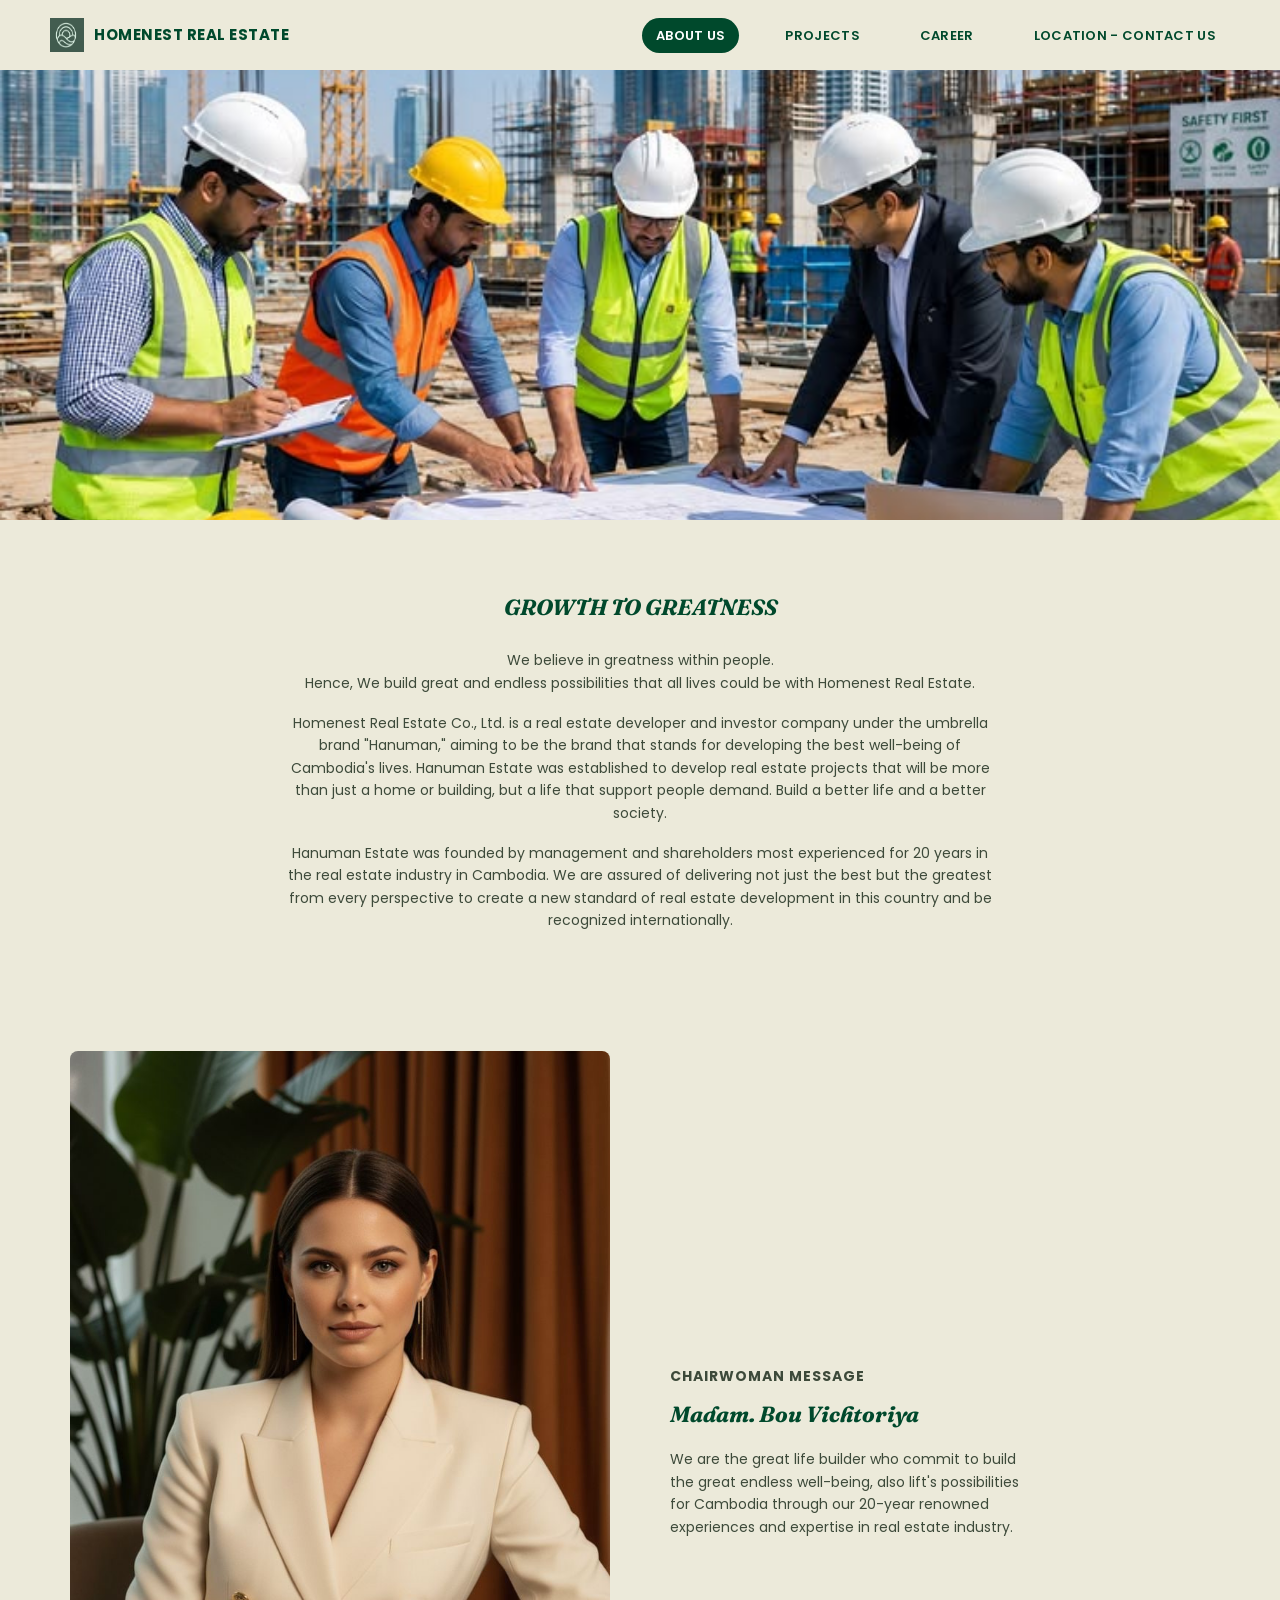
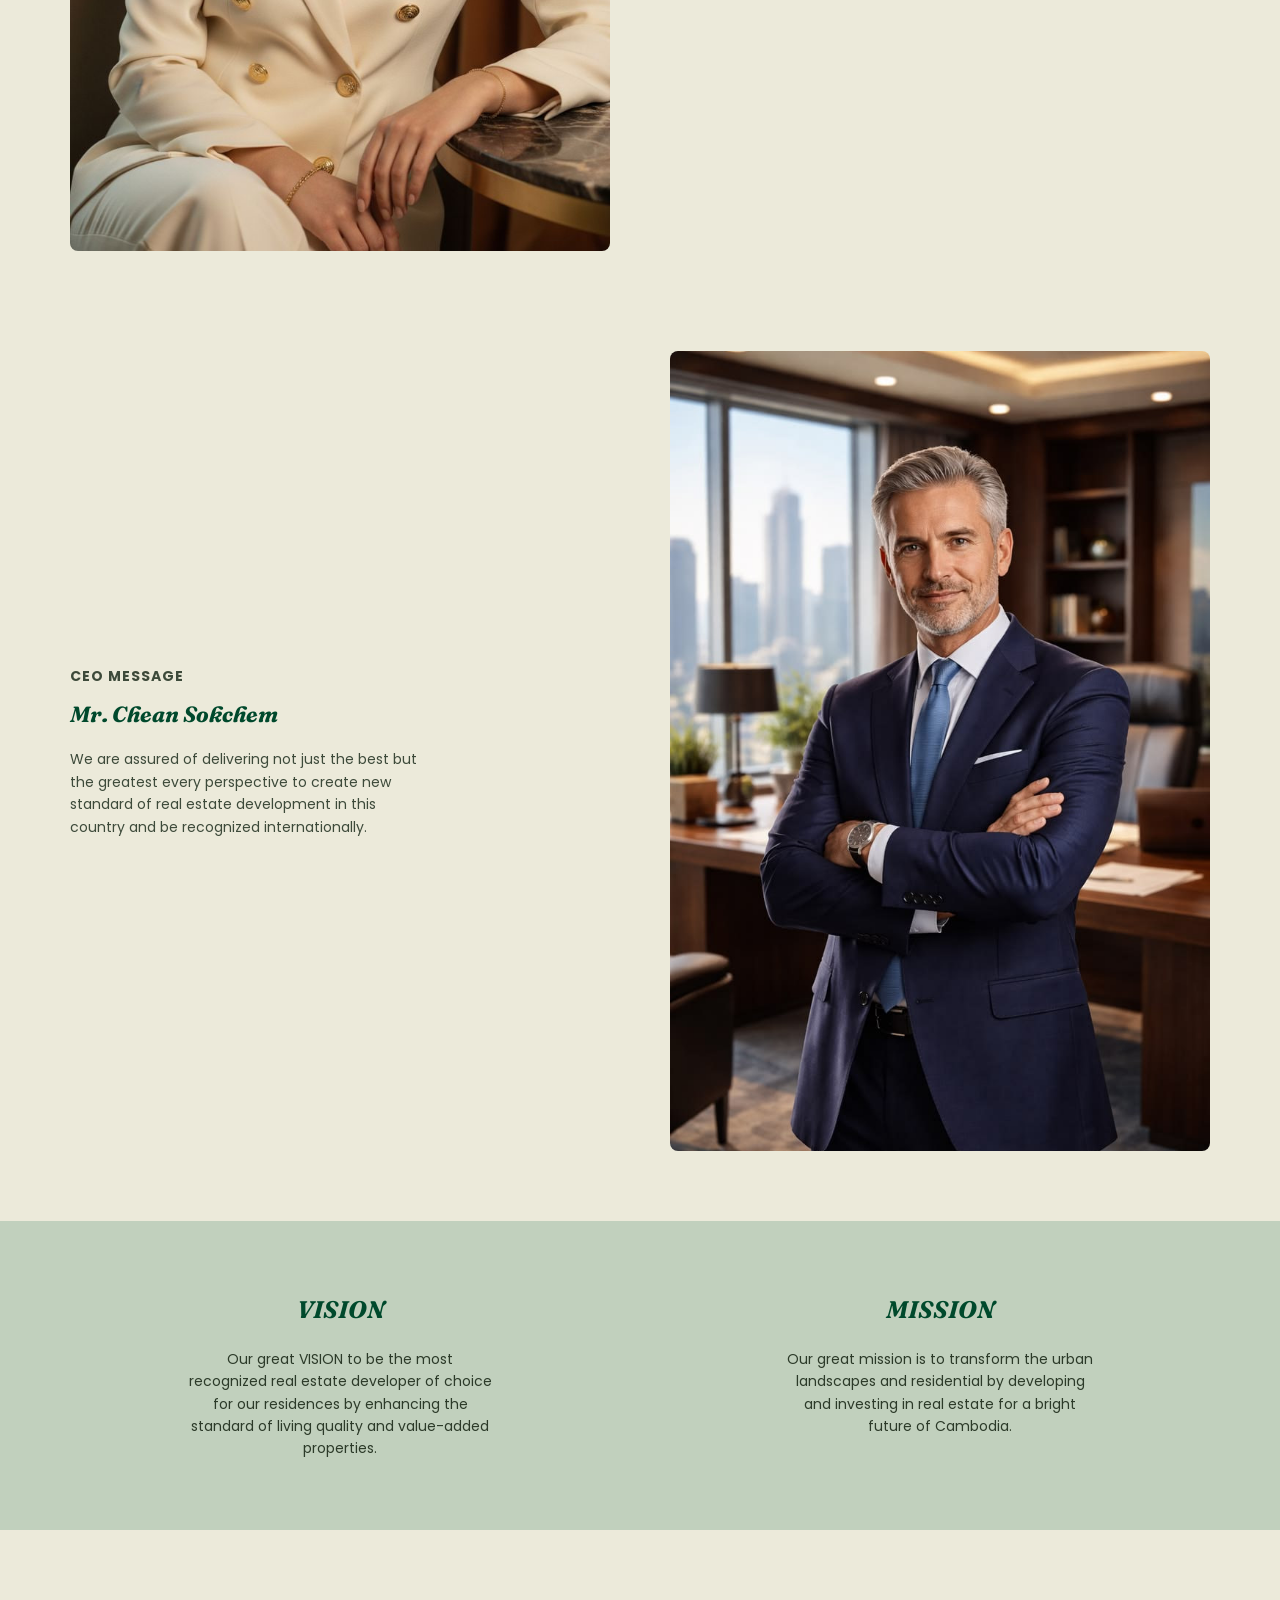
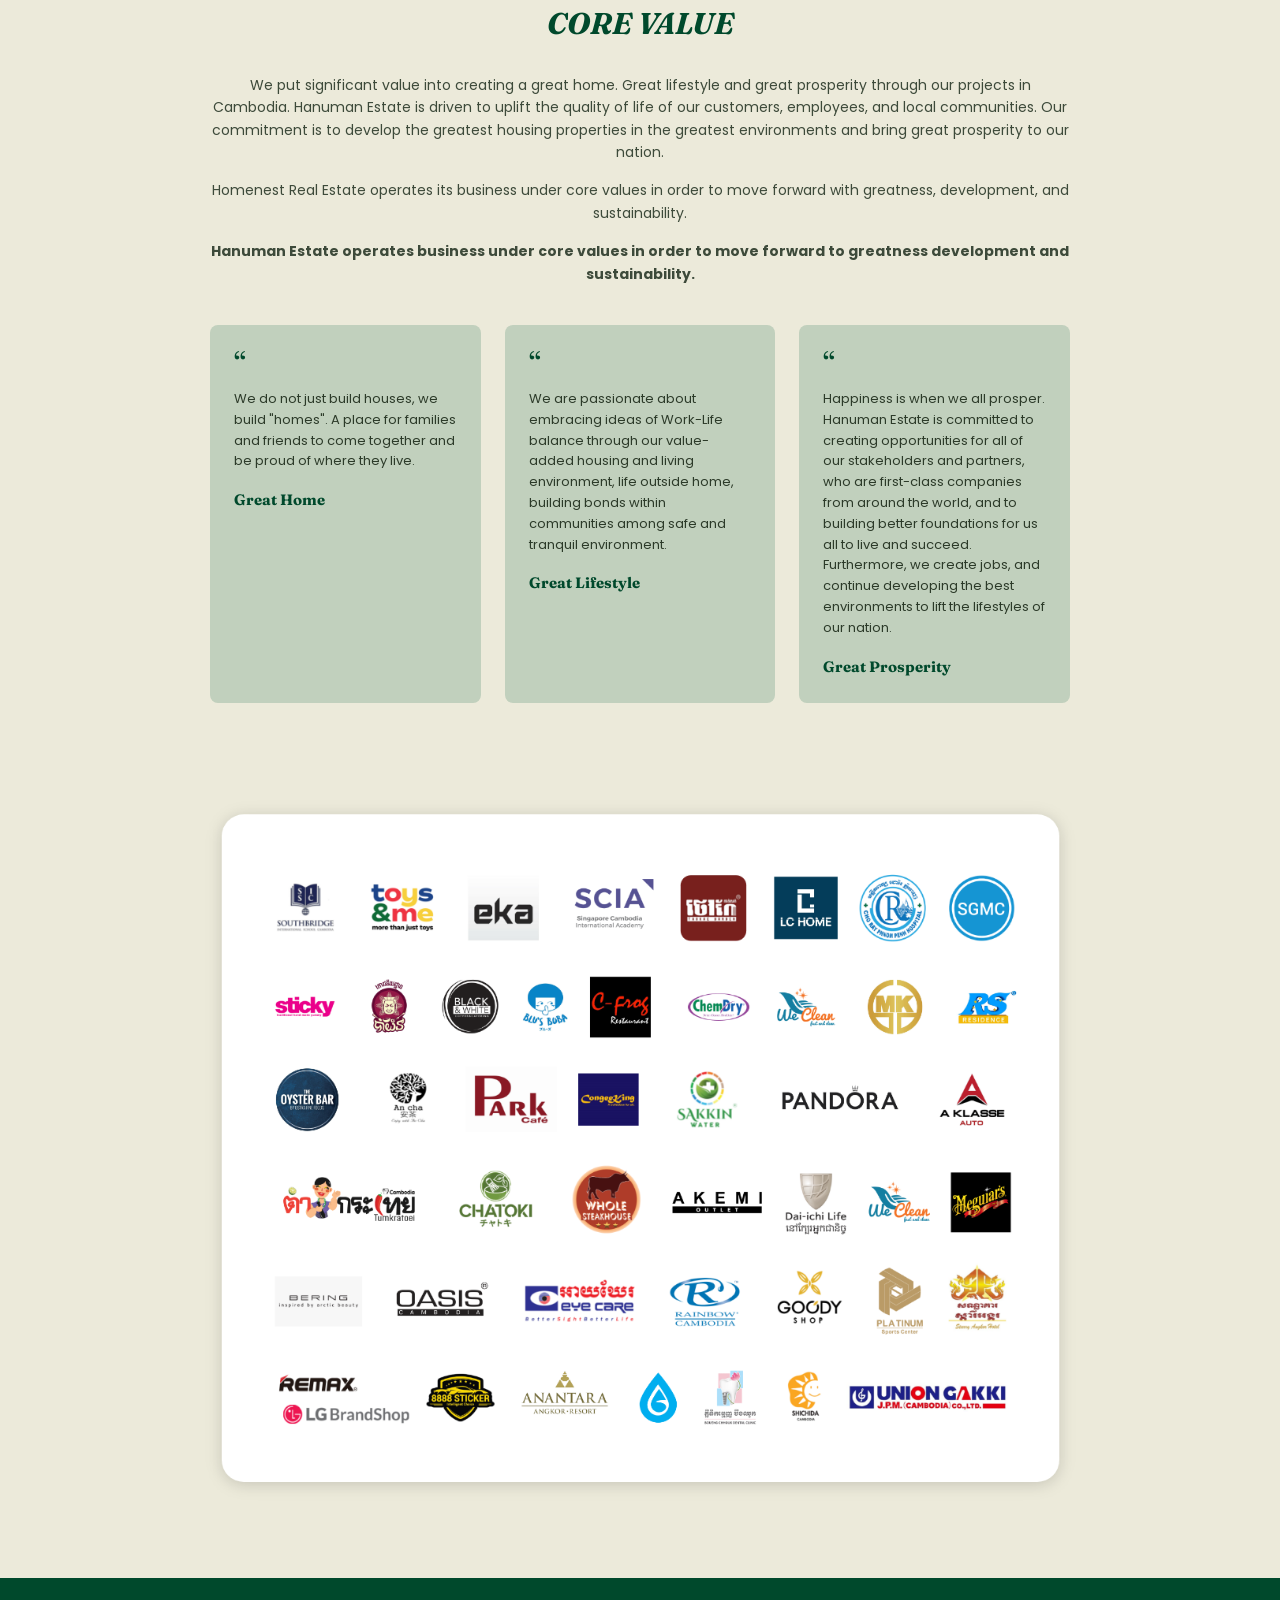
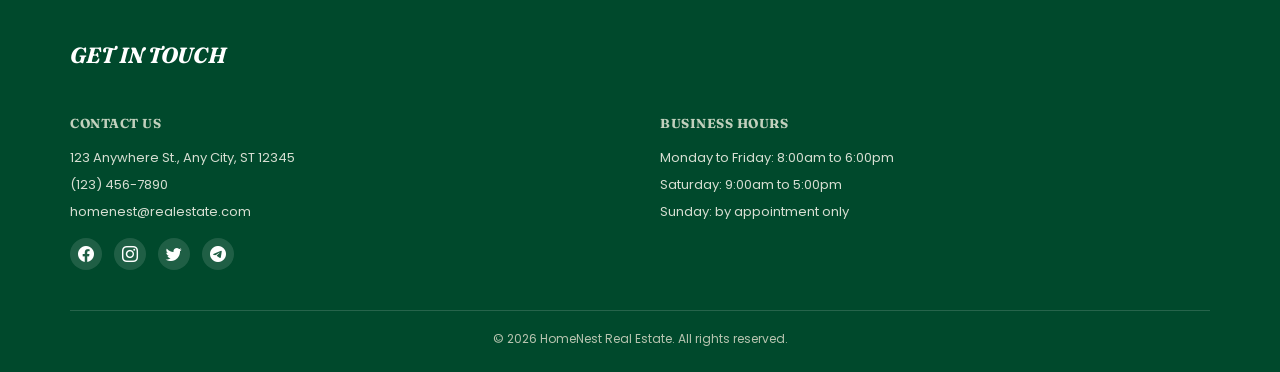
==== aboutus.html @ d681bb33 "Initial commit" ====
<!DOCTYPE html>
<html lang="en">
<head>
<meta charset="UTF-8">
<meta name="viewport" content="width=device-width, initial-scale=1.0">
<title>About Us - HomeNest Real Estate</title>

<!-- Google Fonts -->
<link href="https://fonts.googleapis.com/css2?family=Fraunces:ital,wght@1,600;1,700&family=Poppins:wght@400;500;600;700&display=swap" rel="stylesheet">
<!-- Bootstrap Icons -->
<link rel="stylesheet" href="https://cdn.jsdelivr.net/npm/bootstrap-icons@1.11.3/font/bootstrap-icons.css">

<!-- Same stylesheet as every other page -->
<link rel="stylesheet" href="css/style.css">
</head>
<body>

<!-- ============================================================
     NAVBAR
     ============================================================ -->
<header class="navbar-wrap">
  <nav class="navbar container">
    <a href="index.html" class="logo">
      <img src="image/image-logo.png" alt="HomeNest logo">
      <span>HOMENEST REAL ESTATE</span>
    </a>
    <ul class="nav-links" id="navLinks">
      <li><a href="aboutus.html" class="active">ABOUT US</a></li>
      <li><a href="project.html">PROJECTS</a></li>
      <li><a href="career.html">CAREER</a></li>
      <li><a href="location-contact.html">LOCATION - CONTACT US</a></li>
    </ul>
    <button class="nav-toggle" id="navToggle" aria-label="Open menu">&#9776;</button>
  </nav>
</header>

<!-- ============================================================
     HERO
     ============================================================ -->
<section class="hero about-hero">
  <img src="image/aboutus-hero1.1.jpg" alt="HomeNest team at work">
  <div class="about-hero-title">
    
  </div>
</section>

<!-- ============================================================
     GROWTH TO GREATNESS — centered intro
     ============================================================ -->
<section class="about-intro container">
  <h2>GROWTH TO GREATNESS</h2>
  <p>
    We believe in greatness within people.<br>
    Hence, We build great and endless possibilities that all lives could be with Homenest Real Estate.
  </p>
  <p>
    Homenest Real Estate Co., Ltd. is a real estate developer and investor company under
    the umbrella brand "Hanuman," aiming to be the brand that stands for developing the
    best well-being of Cambodia's lives. Hanuman Estate was established to develop real
    estate projects that will be more than just a home or building, but a life that support
    people demand. Build a better life and a better society.
  </p>
  <p>
    Hanuman Estate was founded by management and shareholders most experienced for
    20 years in the real estate industry in Cambodia. We are assured of delivering not just
    the best but the greatest from every perspective to create a new standard of real estate
    development in this country and be recognized internationally.
  </p>
</section>

<!-- ============================================================
     CHAIRWOMAN MESSAGE — image left, text right
     ============================================================ -->
<section class="chairwoman-section container">
  <div class="chairwoman-image">
    <img src="image/image-cw.png" alt="Madam. Bou Vichtoriya, Chairwoman">
  </div>
  <div class="chairwoman-text">
    <p class="message-label">CHAIRWOMAN MESSAGE</p>
    <h3>Madam. Bou Vichtoriya</h3>
    <p>
      We are the great life builder who commit to build the great endless well-being,
      also lift's possibilities for Cambodia through our 20-year renowned experiences
      and expertise in real estate industry.
    </p>
  </div>
</section>

<!-- ============================================================
     CEO MESSAGE — text left, image right (opposite layout)
     ============================================================ -->
<section class="ceo-section container">
  <div class="ceo-text">
    <p class="message-label">CEO MESSAGE</p>
    <h3>Mr. Chean Sokchem</h3>
    <p>
      We are assured of delivering not just the best but the greatest every
      perspective to create new standard of real estate development in this
      country and be recognized internationally.
    </p>
  </div>
  <div class="ceo-image">
    <img src="image/image-ceo.png" alt="Mr. Chean Sokchem, CEO">
  </div>
</section>

<!-- ============================================================
     VISION & MISSION — green background, equal columns
     ============================================================ -->
<section class="vision-mission">
  <div class="container vision-mission-grid">
    <div class="vision-col">
      <h3>VISION</h3>
      <p>
        Our great VISION to be the most recognized real estate developer
        of choice for our residences by enhancing the standard of living
        quality and value-added properties.
      </p>
    </div>
    <div class="mission-col">
      <h3>MISSION</h3>
      <p>
        Our great mission is to transform the urban landscapes and
        residential by developing and investing in real estate for a
        bright future of Cambodia.
      </p>
    </div>
  </div>
</section>

<!-- ============================================================
     CORE VALUE — centered title + description + 3 cards
     ============================================================ -->
<section class="core-value container">
  <h2>CORE VALUE</h2>
  <p>
    We put significant value into creating a great home. Great lifestyle and great
    prosperity through our projects in Cambodia. Hanuman Estate is driven to uplift
    the quality of life of our customers, employees, and local communities. Our commitment
    is to develop the greatest housing properties in the greatest environments and bring
    great prosperity to our nation.
  </p>
  <p>
    Homenest Real Estate operates its business under core values in order to move
    forward with greatness, development, and sustainability.
  </p>
  <p class="core-value-highlight">
    Hanuman Estate operates business under core values in order to move forward to
    greatness development and sustainability.
  </p>

  <div class="core-value-cards">
    <div class="value-card">
      <p class="quote-mark">&ldquo;</p>
      <p class="value-text">
        We do not just build houses, we build "homes". A place for
        families and friends to come together and be proud of
        where they live.
      </p>
      <h4>Great Home</h4>
    </div>
    <div class="value-card">
      <p class="quote-mark">&ldquo;</p>
      <p class="value-text">
        We are passionate about embracing ideas of Work-Life
        balance through our value-added housing and living
        environment, life outside home, building bonds within
        communities among safe and tranquil environment.
      </p>
      <h4>Great Lifestyle</h4>
    </div>
    <div class="value-card">
      <p class="quote-mark">&ldquo;</p>
      <p class="value-text">
        Happiness is when we all prosper. Hanuman Estate is
        committed to creating opportunities for all of our
        stakeholders and partners, who are first-class companies
        from around the world, and to building better foundations
        for us all to live and succeed. Furthermore, we create jobs,
        and continue developing the best environments to lift the
        lifestyles of our nation.
      </p>
      <h4>Great Prosperity</h4>
    </div>
  </div>
</section>

<!-- ============================================================
     BUSINESS PARTNERS — white rounded container, centered logos
     ============================================================ -->
<section class="partners-section container">

    <div class="partners-logo-grid">
      <img src="image/partner.png" alt="Business partner logos">
    </div>
  </div>
</section>

<!-- ============================================================
     FOOTER — identical to the homepage footer
     ============================================================ -->
<footer>
  <div class="container">
    <h2 class="footer-heading">GET IN TOUCH</h2>
    <div class="footer-inner">
      <div>
        <h4>Contact Us</h4>
        <p>123 Anywhere St., Any City, ST 12345</p>
        <p>(123) 456-7890</p>
        <p>homenest@realestate.com</p>
        <div class="footer-socials">
          <a href="#" aria-label="Facebook"><i class="bi bi-facebook"></i></a>
          <a href="#" aria-label="Instagram"><i class="bi bi-instagram"></i></a>
          <a href="#" aria-label="Twitter"><i class="bi bi-twitter"></i></a>
           <!-- TELEGRAM SAMPLE LINK — replace "your_telegram_username" with your real handle -->
          <a href="https://t.me/your_telegram_meiineaang" target="_blank" rel="noopener noreferrer" aria-label="Telegram"><i class="bi bi-telegram"></i></a>
        </div>
      </div>
      <div>
        <h4>Business Hours</h4>
        <p>Monday to Friday: 8:00am to 6:00pm</p>
        <p>Saturday: 9:00am to 5:00pm</p>
        <p>Sunday: by appointment only</p>
      </div>
    </div>
    <div class="footer-bottom">
      &copy; 2026 HomeNest Real Estate. All rights reserved.
    </div>
  </div>
</footer>

<script>
  document.getElementById('navToggle').addEventListener('click', function () {
    document.getElementById('navLinks').classList.toggle('open');
  });
</script>

</body>
</html>
---- css/style.css ----
/* =========================================================
   HOMENEST REAL ESTATE - HOMEPAGE STYLES
   Brand colors:
   --cream  : #ECEADA  (page background)
   --sage   : #C1D0BD  (section backgrounds / cards)
   --forest : #00492C  (headings, nav, footer, buttons)
   ========================================================= */

:root{
  --cream:  #ECEADA;
  --sage:   #C1D0BD;
  --forest: #00492C;
}

*{ box-sizing: border-box; margin: 0; padding: 0; }

body{
  font-family: 'Poppins', sans-serif;
  background-color: var(--cream);
  color: var(--forest);
  line-height: 1.6;
}

a{ text-decoration: none; }
img{ max-width: 100%; display: block; }

.container{
  width: 100%;
  max-width: 1180px;
  margin: 0 auto;
  padding: 0 20px;
}

h1, h2, h3, h4{
  font-family: 'Fraunces', serif;
  color: var(--forest);
}

/* ---------------------------------------------------------
   NAVBAR
   --------------------------------------------------------- */
.navbar-wrap{
  position: sticky;
  top: 0;
  z-index: 100;
  background-color: var(--cream);
}
.navbar{
  position: relative;
  display: flex;
  align-items: center;
  justify-content: space-between;
  padding: 18px 0;
  background-color: var(--cream);
}

.navbar .logo{
  display: flex;
  align-items: center;
  gap: 10px;
  font-weight: 700;
  font-size: 15px;
  letter-spacing: .5px;
  color: var(--forest);
}
.navbar .logo img{ width: 34px; height: 34px; }

.nav-links{
  display: flex;
  gap: 32px;
  list-style: none;
}
.nav-links a{
  font-size: 13px;
  font-weight: 600;
  letter-spacing: .3px;
  color: var(--forest);
  padding: 8px 14px;
  border-radius: 20px;
  transition: background-color .2s ease, color .2s ease;
}

/* turns green when the user hovers */
/* Navigation Hover */
.nav-links a:hover{
  background-color: var(--forest);
  color: #ffffff;
}

/* Current Page (Active) */
.nav-links a.active{
  background-color: var(--forest);
  color: #ffffff;
}

.nav-toggle{
  display: none;
  background: none;
  border: none;
  font-size: 24px;
  color: var(--forest);
}

/* ---------------------------------------------------------
   HERO (video background)
   --------------------------------------------------------- */
.hero{
  position: relative;
  width: 100%;
  height: 450px;
  overflow: hidden;
}
.hero img{
  width: 100%;
  height: 100%;
  object-fit: cover;
}

/* ---------------------------------------------------------
   GROWTH TO GREATEST (intro section)
   --------------------------------------------------------- */
.intro-section{
  padding: 70px 0;
}
.intro-row{
  display: flex;
  align-items: center;
  gap: 50px;
}
.intro-text, .intro-image{
  flex: 1;
}
.intro-eyebrow{
  display: flex;
  align-items: center;
  gap: 10px;
  margin-bottom: 18px;
}
.intro-eyebrow img{ width: 26px; height: 26px; }
.intro-eyebrow span{
  font-family: 'Fraunces', serif;
  font-weight: 700;
  font-size: 14px;
  letter-spacing: .5px;
}
.intro-text h2{
  font-size: 26px;
  font-style: italic;
  font-weight: 700;
  margin-bottom: 16px;
}
.intro-text p{
  font-size: 14px;
  color: #3d4a3a;
  max-width: 42ch;
}
.intro-image img{
  border-radius: 6px;
  width: 100%;
  height: 320px;
  object-fit: cover;
}

/* ---------------------------------------------------------
   THE HOMENEST — combined grid section
   Left column: image on top, text below (2 stacked rows)
   Right column: ONE image spanning the full height of both
   --------------------------------------------------------- */
.homenest-section{
  display: grid;
  grid-template-columns: 1fr 1fr;
  grid-template-rows: auto auto;
  gap: 4px;
  padding-bottom: 70px;
}
.homenest-image-top{
  grid-column: 1;
  grid-row: 1;
}
.homenest-image-top img{
  width: 100%;
  height: 220px;
  object-fit: cover;
  border-radius: 6px;
}
.homenest-text{
  grid-column: 1;
  grid-row: 2;
  align-self: center;
}
.homenest-text h3{
  font-size: 13px;
  font-weight: 700;
  letter-spacing: 1px;
  text-transform: uppercase;
  margin-bottom: 14px;
}
.homenest-text p{
  font-size: 14px;
  color: #3d4a3a;
  max-width: 38ch;
  margin-bottom: 18px;
}
.homenest-image-right{
  grid-column: 2;
  grid-row: 1 / span 2;
}
.homenest-image-right img{
  width: 100%;
  height: 100%;
  object-fit: cover;
  border-radius: 6px;
}

/* reusable "View More" style arrow link, used in a few sections.
   Turns green (same as the navbar) on hover/tap, and stays that
   way briefly on tap for touch devices via :active. The green
   fill alone is the tap feedback — no browser outline/highlight
   box on top of it. */
.link-arrow{
  display: inline-block;
  color: var(--forest);
  font-weight: 700;
  font-size: 13px;
  padding: 8px 14px;
  border-radius: 20px;
  outline: none;
  -webkit-tap-highlight-color: transparent;
  transition: background-color .2s ease, color .2s ease;
}
.link-arrow:hover,
.link-arrow:focus-visible,
.link-arrow:active{
  background-color: var(--forest);
  color: #ffffff;
}

/* ---------------------------------------------------------
   VIEW ALL PROPERTIES
   --------------------------------------------------------- */
.properties-section{
  padding: 20px 0 70px;
}
.section-title-link{
  display: inline-block;
  font-size: 13px;
  font-weight: 700;
  letter-spacing: 1px;
  text-transform: uppercase;
  color: var(--forest);
  padding: 8px 14px;
  border-radius: 20px;
  margin-bottom: 30px;
  outline: none;
  -webkit-tap-highlight-color: transparent;
  transition: background-color .2s ease, color .2s ease;
}
.section-title-link:hover,
.section-title-link:focus-visible,
.section-title-link:active{
  background-color: var(--forest);
  color: #ffffff;
}
.property-grid{
  display: grid;
  grid-template-columns: repeat(3, 1fr);
  gap: 30px;
}
.property-card img{
  width: 100%;
  height: 300px;
  object-fit: cover;
  border-radius: 6px;
  margin-bottom: 12px;
}
.property-type{
  font-size: 11px;
  font-weight: 600;
  letter-spacing: .5px;
  text-transform: uppercase;
  color: #6c7a68;
}
.property-name{
  font-family: 'Fraunces', serif;
  font-weight: 700;
  font-style: italic;
  font-size: 18px;
  margin: 4px 0 10px;
}
.property-meta{
  display: flex;
  gap: 14px;
  font-size: 12px;
  color: #445140;
}
.property-meta span{
  display: flex;
  align-items: center;
  gap: 5px;
}

/* ---------------------------------------------------------
   FREE CONSULTATION
   --------------------------------------------------------- */
.consultation-section{
  background-color: var(--sage);
  padding: 60px 0;
  text-align: center;
}
.consultation-section .section-heading{
  font-size: 22px;
  font-style: italic;
  font-weight: 700;
  margin-bottom: 34px;
}
.team-grid{
  display: grid;
  grid-template-columns: repeat(4, 1fr);
  gap: 24px;
}
.team-card img{
  width: 100%;
  height: 400px;
  object-fit: cover;
  border-radius: 4px;
  margin-bottom: 12px;
}
.team-card .agent-info{
  background-color: var(--forest);
  color: #fff;
  padding: 10px 6px;
  border-radius: 0 0 4px 4px;
  margin-top: -12px;
}
.team-card .agent-name{
  font-weight: 700;
  font-size: 14px;
}
.team-card .agent-role{
  font-size: 12px;
  opacity: .85;
}
.team-card .agent-phone{
  font-size: 12px;
  opacity: .85;
  margin-top: 2px;
}

/* ---------------------------------------------------------
   WHAT OUR CLIENTS SAY
   --------------------------------------------------------- */
.testimonial-section{
  padding: 70px 0;
  text-align: center;
}
.testimonial-section .section-heading{
  font-size: 22px;
  font-style: italic;
  font-weight: 700;
  margin-bottom: 34px;
}
.testimonial-grid{
  display: grid;
  grid-template-columns: repeat(3, 1fr);
  gap: 24px;
}
.testimonial-card{
  background-color: var(--sage);
  border: none;
  border-radius: 8px;
  padding: 26px;
  text-align: left;
}
.testimonial-card .quote-mark{
  font-family: 'Fraunces', serif;
  font-size: 32px;
  color: var(--forest);
  line-height: 1;
  margin-bottom: 10px;
}
.testimonial-card p{
  font-size: 13px;
  color: #445140;
  margin-bottom: 16px;
}
.testimonial-card .client-name{
  font-weight: 700;
  font-size: 13px;
}

/* ---------------------------------------------------------
   PROMO CAROUSEL — "peek" carousel: the current slide sits big
   and centered, the next/previous slides peek in from the sides.
   Built with native scroll-snap so it swipes on touch too, and
   the prev/next buttons + dots drive it programmatically.
   Images use object-fit: contain so nothing is ever cropped.
   --------------------------------------------------------- */
.promo-section{
  padding: 0 0 70px;
}
.promo-viewport{
  display: flex;
  overflow-x: auto;
  scroll-snap-type: x mandatory;
  -webkit-overflow-scrolling: touch;
  gap: 48px;
  padding: 0 15%;
  scrollbar-width: none;
}
.promo-viewport::-webkit-scrollbar{
  display: none;
}
.promo-slide{
  flex: 0 0 64%;
  scroll-snap-align: center;
}
.promo-frame{
  width: 100%;
  height: 410px;
  background-color: #ffffff;
  border-radius: 10px;
  overflow: hidden;
  display: flex;
  align-items: center;
  justify-content: center;
  box-shadow: 0 10px 30px rgba(0,73,44,.08);
}
.promo-slide img{
  width: auto;
  height: auto;
  max-width: 100%;
  max-height: 100%;
  object-fit: contain;
}
.promo-nav{
  display: flex;
  align-items: center;
  justify-content: center;
  gap: 30px;
  margin-top: 30px;
}
.promo-btn{
  background: none;
  border: 1px solid var(--forest);
  color: var(--forest);
  width: 34px; height: 34px;
  border-radius: 50%;
  font-size: 16px;
  cursor: pointer;
  transition: background-color .2s ease, color .2s ease;
}
/* turns green when hovered or tapped/clicked */
.promo-btn:hover,
.promo-btn:active{
  background-color: var(--forest);
  color: #ffffff;
}
.promo-dots{
  display: flex;
  gap: 8px;
}
.promo-dot{
  width: 10px; height: 10px;
  border-radius: 50%;
  border: 1px solid var(--forest);
  background: transparent;
  padding: 0;
  cursor: pointer;
}
.promo-dot.active{
  background-color: var(--forest);
}

@media (max-width: 768px){
  .promo-viewport{ padding: 0 8%; gap: 24px; }
  .promo-slide{ flex-basis: 78%; }
  .promo-frame{ height: 260px; }
}

/* ---------------------------------------------------------
   BUSINESS PARTNERS
   --------------------------------------------------------- */
.partners-section{
  padding-bottom: 70px;
  text-align: center;
}
.partners-title{
  font-size: 22px;
  font-style: italic;
  font-weight: 700;
  margin-bottom: 24px;
}
.partners-box img{
  width: 100%;
  max-width: 900px;
  margin: 0 auto;
}

/* ---------------------------------------------------------
   FOOTER - GET IN TOUCH
   --------------------------------------------------------- */
footer{
  background-color: var(--forest);
  color: #fff;
  padding: 60px 0 24px;
}
footer h2, footer .footer-heading{
  color: #fff;
  font-size: 22px;
  font-style: italic;
  text-align: left;
  margin-bottom: 40px;
}
.footer-inner{
  display: grid;
  grid-template-columns: 1fr 1fr;
  gap: 40px;
}
.footer-inner h4{
  color: var(--sage);
  font-size: 13px;
  text-transform: uppercase;
  letter-spacing: .5px;
  margin-bottom: 14px;
}
.footer-inner p{
  font-size: 13px;
  color: #d6ded2;
  margin-bottom: 6px;
}
.footer-socials{
  display: flex;
  gap: 12px;
  margin-top: 16px;
}
.footer-socials a{
  width: 32px; height: 32px;
  border-radius: 50%;
  background: rgba(255,255,255,.12);
  color: #fff;
  display: flex;
  align-items: center;
  justify-content: center;
}
.footer-bottom{
  border-top: 1px solid rgba(255,255,255,.15);
  margin-top: 40px;
  padding-top: 18px;
  text-align: center;
  font-size: 12px;
  color: #b7c4b0;
}

/* =========================================================
   VIEW ALL PROPERTIES PAGE (new)
   ========================================================= */

/* Page Title */
.page-title{
    text-align: center;
    font-size: 18px;
    font-weight: 700;
    letter-spacing: 1px;
    text-transform: uppercase;
    margin: 70px 0 60px;
    color: var(--forest);
}

/* Property Listing */
.property-listing{
    padding-bottom: 60px;
}

/* One Property Section */
.property-block{
    padding: 50px 0;
    border-bottom: 1px solid #d9d4c2;
}

.property-block:last-child{
    border-bottom: none;
}

/* =========================================================
   FEATURED IMAGE
   ========================================================= */

.property-featured{
    display: flex;
    justify-content: center;
    margin-bottom: 20px;
}

.property-featured img{
    width: 75%;
    max-width: 900px;
    height: auto;
    display: block;
    border-radius: 8px;
    transition: transform .35s ease;
}

.property-featured:hover img{
    transform: scale(1.02);
}

/* =========================================================
   THUMBNAIL GALLERY
   ========================================================= */

.property-thumbs{
    width: 75%;
    max-width: 900px;
    margin: 0 auto 35px;
    display: grid;
    grid-template-columns: repeat(5,1fr);
    gap: 12px;
}

.thumb{
    overflow: hidden;
    border-radius: 6px;
}

.thumb img{
    width:100%;
    aspect-ratio:1/1;
    object-fit:cover;
    transition:.3s;
}

.thumb:hover img{
    transform:scale(1.05);
}

/* =========================================================
   PROPERTY INFORMATION
   ========================================================= */

.property-info{
    width:75%;
    max-width:900px;
    margin:0 auto;
}

.property-info .property-type{
    font-size:11px;
    font-weight:600;
    text-transform:uppercase;
    letter-spacing:.5px;
    color:#6c7a68;
    margin-bottom:6px;
}

.property-info .property-name{
    font-family:'Fraunces',serif;
    font-style:italic;
    font-size:28px;
    font-weight:700;
    margin-bottom:12px;
}

.property-info .property-price{
    font-size:22px;
    font-weight:700;
    color:var(--forest);
    margin-bottom:16px;
}

.property-info .property-description{
    font-size:14px;
    line-height:1.8;
    color:#3d4a3a;
    margin-bottom:20px;
    max-width:65ch;
}

.property-info .property-features{
    display:flex;
    flex-wrap:wrap;
    gap:20px;
    list-style:none;
    font-size:14px;
    color:#445140;
}

.property-info .property-features li{
    display:flex;
    align-items:center;
    gap:8px;
}

.property-info .property-features i{
    color:var(--forest);
}

/* =========================================================
   RESPONSIVE
   ========================================================= */

@media (max-width:900px){

    .property-featured img,
    .property-thumbs,
    .property-info{
        width:90%;
    }

    .property-thumbs{
        grid-template-columns:repeat(3,1fr);
    }

    .property-info .property-name{
        font-size:24px;
    }
}

@media (max-width:600px){

    .page-title{
        font-size:16px;
        margin:50px 0 40px;
    }

    .property-featured img,
    .property-thumbs,
    .property-info{
        width:100%;
    }

    .property-thumbs{
        grid-template-columns:repeat(2,1fr);
    }

    .property-info .property-name{
        font-size:22px;
    }

    .property-info .property-features{
        gap:12px;
        font-size:13px;
    }
}

/* =========================================================
   VIEW ALL PROPERTIES PAGE (old)
   ========================================================= */
 
.page-title{
  font-size: 20px;
  font-weight: 700;
  letter-spacing: 1px;
  text-transform: uppercase;
  margin: 60px 0 50px;
}
 
.property-listing{
  padding-bottom: 40px;
}
 
 
/* Property details below the images */
.property-info .property-type{
  font-size: 11px;
  font-weight: 600;
  letter-spacing: .5px;
  text-transform: uppercase;
  color: #6c7a68;
  margin-bottom: 4px;
}
.property-info .property-name{
  font-family: 'Fraunces', serif;
  font-style: italic;
  font-weight: 700;
  font-size: 26px;
  margin-bottom: 8px;
}
.property-info .property-location{
  font-size: 13px;
  color: #445140;
  margin-bottom: 10px;
}
.property-info .property-location i{
  color: var(--forest);
  margin-right: 4px;
}
.property-info .property-price{
  font-size: 20px;
  font-weight: 700;
  color: var(--forest);
  margin-bottom: 14px;
}
.property-info .property-description{
  font-size: 14px;
  color: #3d4a3a;
  max-width: 65ch;
  margin-bottom: 18px;
}
.property-info .property-features{
  display: flex;
  flex-wrap: wrap;
  gap: 18px;
  list-style: none;
  font-size: 13px;
  color: #445140;
  margin-bottom: 22px;
}
.property-info .property-features li{
  display: flex;
  align-items: center;
  gap: 6px;
}
.property-info .property-features i{
  color: var(--forest);
}
 
/* Green call-to-action button, with a hover effect */
.btn-green{
  display: inline-block;
  background-color: var(--forest);
  color: #ffffff;
  font-size: 13px;
  font-weight: 600;
  padding: 10px 22px;
  border-radius: 30px;
  transition: background-color .2s ease, transform .2s ease;
}
.btn-green:hover{
  background-color: #00331f;
  transform: translateY(-2px);
}
 
/* ---------------------------------------------------------
   RESPONSIVE — homepage sections
   --------------------------------------------------------- */
@media (max-width: 900px){
  .team-grid{ grid-template-columns: repeat(2, 1fr); }
  .property-grid{ grid-template-columns: repeat(2, 1fr); }
  .testimonial-grid{ grid-template-columns: 1fr; }
  .footer-inner{ grid-template-columns: 1fr; }
}
 
/* ---------------------------------------------------------
   RESPONSIVE — View All Properties page
   --------------------------------------------------------- */
@media (max-width: 900px){
  .property-thumbs{ grid-template-columns: repeat(3, 1fr); }
  .property-featured img{ height: 320px; }
}
 
@media (max-width: 600px){
  .property-thumbs{ grid-template-columns: repeat(2, 1fr); }
  .property-featured img{ height: 240px; }
  .property-info .property-name{ font-size: 22px; }
}
 
@media (max-width: 768px){
  .nav-links{ display: none; }
  .nav-links.open{
    display: flex;
    flex-direction: column;
    position: absolute;
    top: 100%;
    left: 0;
    right: 0;
    background-color: var(--cream);
    padding: 10px 20px 20px;
    gap: 8px;
  }
  .nav-toggle{ display: block; }
  .intro-row{ flex-direction: column; }
  .homenest-section{ grid-template-columns: 1fr; grid-template-rows: auto auto auto; }
  .homenest-image-right{ grid-column: 1; grid-row: 3; }
  .property-grid{ grid-template-columns: 1fr; }
  .team-grid{ grid-template-columns: 1fr; }
  .hero{ height: 340px; }
}
 

/* =========================================================
   ABOUT US PAGE
   ========================================================= */

.about-hero{
  position: relative;
}
.about-hero-title{
  position: absolute;
  inset: 0;
  display: flex;
  align-items: center;
  justify-content: center;
}
.about-hero-title h1{
  color: #ffffff;
  font-size: 36px;
  font-style: italic;
  font-weight: 700;
  letter-spacing: 1px;
  text-shadow: 0 2px 14px rgba(0,0,0,.45);
}

/* ---------------------------------------------------------
   GROWTH TO GREATNESS — centered intro (different from the
   homepage's 2-column .intro-section)
   --------------------------------------------------------- */
.about-intro{
  text-align: center;
  max-width: 760px;
  padding: 70px 20px;
}
.about-intro h2{
  font-size: 22px;
  font-style: italic;
  font-weight: 700;
  margin-bottom: 24px;
}
.about-intro p{
  font-size: 14px;
  color: #3d4a3a;
  margin-bottom: 18px;
}
.about-intro p:last-child{
  margin-bottom: 0;
}

/* ---------------------------------------------------------
   CHAIRWOMAN MESSAGE 
   --------------------------------------------------------- */
.chairwoman-section{
  display: flex;
  align-items: center;
  gap: 60px;
  padding: 50px 20px;
}
.chairwoman-image, .chairwoman-text{
  flex: 1;
}
.chairwoman-image img{
  width: 100%;
  height: 800px;
  object-fit: cover;
  border-radius: 8px;
}
.message-label{
  font-size: 12px;
  font-weight: 700;
  letter-spacing: 1px;
  text-transform: uppercase;
  color: #6c7a68;
  margin-bottom: 10px;
}
.chairwoman-text h3, .ceo-text h3{
  font-size: 22px;
  font-style: italic;
  font-weight: 700;
  margin-bottom: 16px;
}
.chairwoman-text p, .ceo-text p{
  font-size: 14px;
  color: #3d4a3a;
  max-width: 40ch;
}

/* ---------------------------------------------------------
   CEO MESSAGE — opposite layout: text left, image right
   --------------------------------------------------------- */
.ceo-section{
  display: flex;
  align-items: center;
  gap: 60px;
  padding: 50px 20px 70px;
}
.ceo-text, .ceo-image{
  flex: 1;
}
.ceo-image img{
  width: 100%;
  height: 800px;
  object-fit: cover;
  border-radius: 8px;
}

/* ---------------------------------------------------------
   VISION & MISSION — green background, 2 equal columns
   --------------------------------------------------------- */
.vision-mission{
  background-color: var(--sage);
  padding: 70px 0;
}
.vision-mission-grid{
  display: grid;
  grid-template-columns: 1fr 1fr;
  gap: 60px;
  text-align: center;
}
.vision-col h3, .mission-col h3{
  font-size: 24px;
  font-style: italic;
  font-weight: 700;
  margin-bottom: 18px;
}
.vision-col p, .mission-col p{
  font-size: 14px;
  color: #2c3a29;
  max-width: 34ch;
  margin: 0 auto;
}

/* ---------------------------------------------------------
   CORE VALUE — centered title + description + 3 cards
   --------------------------------------------------------- */
.core-value{
  text-align: center;
  padding: 70px 20px;
  max-width: 900px;
}
.core-value h2{
  font-size: 30px;
  font-style: italic;
  font-weight: 700;
  margin-bottom: 26px;
}
.core-value p{
  font-size: 14px;
  color: #3d4a3a;
  margin-bottom: 16px;
}
.core-value-highlight{
  font-weight: 700;
  color: var(--forest);
  margin-bottom: 40px !important;
}

.core-value-cards{
  display: grid;
  grid-template-columns: repeat(3, 1fr);
  gap: 24px;
  text-align: left;
}
.value-card{
  background-color: var(--sage);
  border-radius: 8px;
  padding: 24px;
}
.value-card .quote-mark{
  font-family: 'Fraunces', serif;
  font-size: 30px;
  color: var(--forest);
  line-height: 1;
  margin-bottom: 10px;
}
.value-card .value-text{
  font-size: 13px;
  color: #2c3a29;
  margin-bottom: 16px;
}
.value-card h4{
  font-size: 15px;
  font-weight: 700;
}

/* ---------------------------------------------------------
   BUSINESS PARTNERS
   --------------------------------------------------------- */
.partners-section{
  padding: 20px 0 70px;
}
.partners-white-box{
  background-color: #ffffff;
  border-radius: 16px;
  padding: 40px;
  box-shadow: 0 4px 20px rgba(0,0,0,.05);
}
.partners-logo-grid{
  display: flex;
  flex-wrap: wrap;
  justify-content: center;
  align-items: center;
  gap: 24px;
}
.partners-logo-grid img{
  width: 75%;
}

/* ---------------------------------------------------------
   RESPONSIVE — About Us page
   --------------------------------------------------------- */
@media (max-width: 900px){
  .chairwoman-section, .ceo-section{
    flex-direction: column;
    gap: 30px;
  }
  .ceo-section{
    flex-direction: column-reverse;
  }
  .chairwoman-image img, .ceo-image img{
    height: 340px;
  }
  .vision-mission-grid{
    grid-template-columns: 1fr;
    gap: 40px;
  }
  .core-value-cards{
    grid-template-columns: 1fr;
  }
}

@media (max-width: 600px){
  .about-hero-title h1{
    font-size: 26px;
  }
  .core-value h2{
    font-size: 24px;
  }
  .partners-white-box{
    padding: 24px;
  }
}


/* =========================================================
   HOMENEST REAL ESTATE - HOMEPAGE STYLES
   Brand colors:
   --cream  : #ECEADA  (page background)
   --sage   : #C1D0BD  (section backgrounds / cards)
   --forest : #00492C  (headings, nav, footer, buttons)
   ========================================================= */

:root{
  --cream:  #ECEADA;
  --sage:   #C1D0BD;
  --forest: #00492C;
}

*{ box-sizing: border-box; margin: 0; padding: 0; }

body{
  font-family: 'Poppins', sans-serif;
  background-color: var(--cream);
  color: var(--forest);
  line-height: 1.6;
}

a{ text-decoration: none; }
img{ max-width: 100%; display: block; }

.container{
  width: 100%;
  max-width: 1180px;
  margin: 0 auto;
  padding: 0 20px;
}

h1, h2, h3, h4{
  font-family: 'Fraunces', serif;
  color: var(--forest);
}

/* ---------------------------------------------------------
   NAVBAR
   --------------------------------------------------------- */
.navbar-wrap{
  position: sticky;
  top: 0;
  z-index: 100;
  background-color: var(--cream);
}
.navbar{
  position: relative;
  display: flex;
  align-items: center;
  justify-content: space-between;
  padding: 18px 0;
  background-color: var(--cream);
}

.navbar .logo{
  display: flex;
  align-items: center;
  gap: 10px;
  font-weight: 700;
  font-size: 15px;
  letter-spacing: .5px;
  color: var(--forest);
}
.navbar .logo img{ width: 34px; height: 34px; }

.nav-links{
  display: flex;
  gap: 32px;
  list-style: none;
}
.nav-links a{
  font-size: 13px;
  font-weight: 600;
  letter-spacing: .3px;
  color: var(--forest);
  padding: 8px 14px;
  border-radius: 20px;
  transition: background-color .2s ease, color .2s ease;
}

/* turns green when the user hovers */
/* Navigation Hover */
.nav-links a:hover{
  background-color: var(--forest);
  color: #ffffff;
}

/* Current Page (Active) */
.nav-links a.active{
  background-color: var(--forest);
  color: #ffffff;
}

.nav-toggle{
  display: none;
  background: none;
  border: none;
  font-size: 24px;
  color: var(--forest);
}

/* ---------------------------------------------------------
   HERO (video background)
   --------------------------------------------------------- */
.hero{
  position: relative;
  width: 100%;
  height: 450px;
  overflow: hidden;
}
.hero img{
  width: 100%;
  height: 100%;
  object-fit: cover;
}

/* ---------------------------------------------------------
   GROWTH TO GREATEST (intro section)
   --------------------------------------------------------- */
.intro-section{
  padding: 70px 0;
}
.intro-row{
  display: flex;
  align-items: center;
  gap: 50px;
}
.intro-text, .intro-image{
  flex: 1;
}
.intro-eyebrow{
  display: flex;
  align-items: center;
  gap: 10px;
  margin-bottom: 18px;
}
.intro-eyebrow img{ width: 26px; height: 26px; }
.intro-eyebrow span{
  font-family: 'Fraunces', serif;
  font-weight: 700;
  font-size: 14px;
  letter-spacing: .5px;
}
.intro-text h2{
  font-size: 26px;
  font-style: italic;
  font-weight: 700;
  margin-bottom: 16px;
}
.intro-text p{
  font-size: 14px;
  color: #3d4a3a;
  max-width: 42ch;
}
.intro-image img{
  border-radius: 6px;
  width: 100%;
  height: 320px;
  object-fit: cover;
}

/* ---------------------------------------------------------
   THE HOMENEST — combined grid section
   Left column: image on top, text below (2 stacked rows)
   Right column: ONE image spanning the full height of both
   --------------------------------------------------------- */
.homenest-section{
  display: grid;
  grid-template-columns: 1fr 1fr;
  grid-template-rows: auto auto;
  gap: 4px;
  padding-bottom: 70px;
}
.homenest-image-top{
  grid-column: 1;
  grid-row: 1;
}
.homenest-image-top img{
  width: 100%;
  height: 220px;
  object-fit: cover;
  border-radius: 6px;
}
.homenest-text{
  grid-column: 1;
  grid-row: 2;
  align-self: center;
}
.homenest-text h3{
  font-size: 13px;
  font-weight: 700;
  letter-spacing: 1px;
  text-transform: uppercase;
  margin-bottom: 14px;
}
.homenest-text p{
  font-size: 14px;
  color: #3d4a3a;
  max-width: 38ch;
  margin-bottom: 18px;
}
.homenest-image-right{
  grid-column: 2;
  grid-row: 1 / span 2;
}
.homenest-image-right img{
  width: 100%;
  height: 100%;
  object-fit: cover;
  border-radius: 6px;
}

/* reusable "View More" style arrow link, used in a few sections.
   Turns green (same as the navbar) on hover/tap, and stays that
   way briefly on tap for touch devices via :active. The green
   fill alone is the tap feedback — no browser outline/highlight
   box on top of it. */
.link-arrow{
  display: inline-block;
  color: var(--forest);
  font-weight: 700;
  font-size: 13px;
  padding: 8px 14px;
  border-radius: 20px;
  outline: none;
  -webkit-tap-highlight-color: transparent;
  transition: background-color .2s ease, color .2s ease;
}
.link-arrow:hover,
.link-arrow:focus-visible,
.link-arrow:active{
  background-color: var(--forest);
  color: #ffffff;
}

/* ---------------------------------------------------------
   VIEW ALL PROPERTIES
   --------------------------------------------------------- */
.properties-section{
  padding: 20px 0 70px;
}
.section-title-link{
  display: inline-block;
  font-size: 13px;
  font-weight: 700;
  letter-spacing: 1px;
  text-transform: uppercase;
  color: var(--forest);
  padding: 8px 14px;
  border-radius: 20px;
  margin-bottom: 30px;
  outline: none;
  -webkit-tap-highlight-color: transparent;
  transition: background-color .2s ease, color .2s ease;
}
.section-title-link:hover,
.section-title-link:focus-visible,
.section-title-link:active{
  background-color: var(--forest);
  color: #ffffff;
}
.property-grid{
  display: grid;
  grid-template-columns: repeat(3, 1fr);
  gap: 30px;
}
.property-card img{
  width: 100%;
  height: 300px;
  object-fit: cover;
  border-radius: 6px;
  margin-bottom: 12px;
}
.property-type{
  font-size: 11px;
  font-weight: 600;
  letter-spacing: .5px;
  text-transform: uppercase;
  color: #6c7a68;
}
.property-name{
  font-family: 'Fraunces', serif;
  font-weight: 700;
  font-style: italic;
  font-size: 18px;
  margin: 4px 0 10px;
}
.property-meta{
  display: flex;
  gap: 14px;
  font-size: 12px;
  color: #445140;
}
.property-meta span{
  display: flex;
  align-items: center;
  gap: 5px;
}

/* ---------------------------------------------------------
   FREE CONSULTATION
   --------------------------------------------------------- */
.consultation-section{
  background-color: var(--sage);
  padding: 60px 0;
  text-align: center;
}
.consultation-section .section-heading{
  font-size: 22px;
  font-style: italic;
  font-weight: 700;
  margin-bottom: 34px;
}
.team-grid{
  display: grid;
  grid-template-columns: repeat(4, 1fr);
  gap: 24px;
}
.team-card img{
  width: 100%;
  height: 400px;
  object-fit: cover;
  border-radius: 4px;
  margin-bottom: 12px;
}
.team-card .agent-info{
  background-color: var(--forest);
  color: #fff;
  padding: 10px 6px;
  border-radius: 0 0 4px 4px;
  margin-top: -12px;
}
.team-card .agent-name{
  font-weight: 700;
  font-size: 14px;
}
.team-card .agent-role{
  font-size: 12px;
  opacity: .85;
}
.team-card .agent-phone{
  font-size: 12px;
  opacity: .85;
  margin-top: 2px;
}

/* ---------------------------------------------------------
   WHAT OUR CLIENTS SAY
   --------------------------------------------------------- */
.testimonial-section{
  padding: 70px 0;
  text-align: center;
}
.testimonial-section .section-heading{
  font-size: 22px;
  font-style: italic;
  font-weight: 700;
  margin-bottom: 34px;
}
.testimonial-grid{
  display: grid;
  grid-template-columns: repeat(3, 1fr);
  gap: 24px;
}
.testimonial-card{
  background-color: var(--sage);
  border: none;
  border-radius: 8px;
  padding: 26px;
  text-align: left;
}
.testimonial-card .quote-mark{
  font-family: 'Fraunces', serif;
  font-size: 32px;
  color: var(--forest);
  line-height: 1;
  margin-bottom: 10px;
}
.testimonial-card p{
  font-size: 13px;
  color: #445140;
  margin-bottom: 16px;
}
.testimonial-card .client-name{
  font-weight: 700;
  font-size: 13px;
}

/* ---------------------------------------------------------
   PROMO CAROUSEL — "peek" carousel: the current slide sits big
   and centered, the next/previous slides peek in from the sides.
   Built with native scroll-snap so it swipes on touch too, and
   the prev/next buttons + dots drive it programmatically.
   Images use object-fit: contain so nothing is ever cropped.
   --------------------------------------------------------- */
.promo-section{
  padding: 0 0 70px;
}
.promo-viewport{
  display: flex;
  overflow-x: auto;
  scroll-snap-type: x mandatory;
  -webkit-overflow-scrolling: touch;
  gap: 48px;
  padding: 0 15%;
  scrollbar-width: none;
}
.promo-viewport::-webkit-scrollbar{
  display: none;
}
.promo-slide{
  flex: 0 0 64%;
  scroll-snap-align: center;
}
.promo-frame{
  width: 100%;
  height: 410px;
  background-color: #ffffff;
  border-radius: 10px;
  overflow: hidden;
  display: flex;
  align-items: center;
  justify-content: center;
  box-shadow: 0 10px 30px rgba(0,73,44,.08);
}
.promo-slide img{
  width: auto;
  height: auto;
  max-width: 100%;
  max-height: 100%;
  object-fit: contain;
}
.promo-nav{
  display: flex;
  align-items: center;
  justify-content: center;
  gap: 30px;
  margin-top: 30px;
}
.promo-btn{
  background: none;
  border: 1px solid var(--forest);
  color: var(--forest);
  width: 34px; height: 34px;
  border-radius: 50%;
  font-size: 16px;
  cursor: pointer;
  transition: background-color .2s ease, color .2s ease;
}
/* turns green when hovered or tapped/clicked */
.promo-btn:hover,
.promo-btn:active{
  background-color: var(--forest);
  color: #ffffff;
}
.promo-dots{
  display: flex;
  gap: 8px;
}
.promo-dot{
  width: 10px; height: 10px;
  border-radius: 50%;
  border: 1px solid var(--forest);
  background: transparent;
  padding: 0;
  cursor: pointer;
}
.promo-dot.active{
  background-color: var(--forest);
}

@media (max-width: 768px){
  .promo-viewport{ padding: 0 8%; gap: 24px; }
  .promo-slide{ flex-basis: 78%; }
  .promo-frame{ height: 260px; }
}

/* ---------------------------------------------------------
   BUSINESS PARTNERS
   --------------------------------------------------------- */
.partners-section{
  padding-bottom: 70px;
  text-align: center;
}
.partners-title{
  font-size: 22px;
  font-style: italic;
  font-weight: 700;
  margin-bottom: 24px;
}
.partners-box img{
  width: 100%;
  max-width: 900px;
  margin: 0 auto;
}

/* ---------------------------------------------------------
   FOOTER - GET IN TOUCH
   --------------------------------------------------------- */
footer{
  background-color: var(--forest);
  color: #fff;
  padding: 60px 0 24px;
}
footer h2, footer .footer-heading{
  color: #fff;
  font-size: 22px;
  font-style: italic;
  text-align: left;
  margin-bottom: 40px;
}
.footer-inner{
  display: grid;
  grid-template-columns: 1fr 1fr;
  gap: 40px;
}
.footer-inner h4{
  color: var(--sage);
  font-size: 13px;
  text-transform: uppercase;
  letter-spacing: .5px;
  margin-bottom: 14px;
}
.footer-inner p{
  font-size: 13px;
  color: #d6ded2;
  margin-bottom: 6px;
}
.footer-socials{
  display: flex;
  gap: 12px;
  margin-top: 16px;
}
.footer-socials a{
  width: 32px; height: 32px;
  border-radius: 50%;
  background: rgba(255,255,255,.12);
  color: #fff;
  display: flex;
  align-items: center;
  justify-content: center;
}
.footer-bottom{
  border-top: 1px solid rgba(255,255,255,.15);
  margin-top: 40px;
  padding-top: 18px;
  text-align: center;
  font-size: 12px;
  color: #b7c4b0;
}

/* =========================================================
   VIEW ALL PROPERTIES PAGE (new)
   ========================================================= */

/* Page Title */
.page-title{
    text-align: center;
    font-size: 18px;
    font-weight: 700;
    letter-spacing: 1px;
    text-transform: uppercase;
    margin: 70px 0 60px;
    color: var(--forest);
}

/* Property Listing */
.property-listing{
    padding-bottom: 60px;
}

/* One Property Section */
.property-block{
    padding: 50px 0;
    border-bottom: 1px solid #d9d4c2;
}

.property-block:last-child{
    border-bottom: none;
}

/* =========================================================
   FEATURED IMAGE
   ========================================================= */

.property-featured{
    display: flex;
    justify-content: center;
    margin-bottom: 20px;
}

.property-featured img{
    width: 75%;
    max-width: 900px;
    height: auto;
    display: block;
    border-radius: 8px;
    transition: transform .35s ease;
}

.property-featured:hover img{
    transform: scale(1.02);
}

/* =========================================================
   THUMBNAIL GALLERY
   ========================================================= */

.property-thumbs{
    width: 75%;
    max-width: 900px;
    margin: 0 auto 35px;
    display: grid;
    grid-template-columns: repeat(5,1fr);
    gap: 12px;
}

.thumb{
    overflow: hidden;
    border-radius: 6px;
}

.thumb img{
    width:100%;
    aspect-ratio:1/1;
    object-fit:cover;
    transition:.3s;
}

.thumb:hover img{
    transform:scale(1.05);
}

/* =========================================================
   PROPERTY INFORMATION
   ========================================================= */

.property-info{
    width:75%;
    max-width:900px;
    margin:0 auto;
}

.property-info .property-type{
    font-size:11px;
    font-weight:600;
    text-transform:uppercase;
    letter-spacing:.5px;
    color:#6c7a68;
    margin-bottom:6px;
}

.property-info .property-name{
    font-family:'Fraunces',serif;
    font-style:italic;
    font-size:28px;
    font-weight:700;
    margin-bottom:12px;
}

.property-info .property-price{
    font-size:22px;
    font-weight:700;
    color:var(--forest);
    margin-bottom:16px;
}

.property-info .property-description{
    font-size:14px;
    line-height:1.8;
    color:#3d4a3a;
    margin-bottom:20px;
    max-width:65ch;
}

.property-info .property-features{
    display:flex;
    flex-wrap:wrap;
    gap:20px;
    list-style:none;
    font-size:14px;
    color:#445140;
}

.property-info .property-features li{
    display:flex;
    align-items:center;
    gap:8px;
}

.property-info .property-features i{
    color:var(--forest);
}

/* =========================================================
   RESPONSIVE
   ========================================================= */

@media (max-width:900px){

    .property-featured img,
    .property-thumbs,
    .property-info{
        width:90%;
    }

    .property-thumbs{
        grid-template-columns:repeat(3,1fr);
    }

    .property-info .property-name{
        font-size:24px;
    }
}

@media (max-width:600px){

    .page-title{
        font-size:16px;
        margin:50px 0 40px;
    }

    .property-featured img,
    .property-thumbs,
    .property-info{
        width:100%;
    }

    .property-thumbs{
        grid-template-columns:repeat(2,1fr);
    }

    .property-info .property-name{
        font-size:22px;
    }

    .property-info .property-features{
        gap:12px;
        font-size:13px;
    }
}

/* =========================================================
   VIEW ALL PROPERTIES PAGE (old)
   ========================================================= */
 
.page-title{
  font-size: 20px;
  font-weight: 700;
  letter-spacing: 1px;
  text-transform: uppercase;
  margin: 60px 0 50px;
}
 
.property-listing{
  padding-bottom: 40px;
}
 
 
/* Property details below the images */
.property-info .property-type{
  font-size: 11px;
  font-weight: 600;
  letter-spacing: .5px;
  text-transform: uppercase;
  color: #6c7a68;
  margin-bottom: 4px;
}
.property-info .property-name{
  font-family: 'Fraunces', serif;
  font-style: italic;
  font-weight: 700;
  font-size: 26px;
  margin-bottom: 8px;
}
.property-info .property-location{
  font-size: 13px;
  color: #445140;
  margin-bottom: 10px;
}
.property-info .property-location i{
  color: var(--forest);
  margin-right: 4px;
}
.property-info .property-price{
  font-size: 20px;
  font-weight: 700;
  color: var(--forest);
  margin-bottom: 14px;
}
.property-info .property-description{
  font-size: 14px;
  color: #3d4a3a;
  max-width: 65ch;
  margin-bottom: 18px;
}
.property-info .property-features{
  display: flex;
  flex-wrap: wrap;
  gap: 18px;
  list-style: none;
  font-size: 13px;
  color: #445140;
  margin-bottom: 22px;
}
.property-info .property-features li{
  display: flex;
  align-items: center;
  gap: 6px;
}
.property-info .property-features i{
  color: var(--forest);
}
 
/* Green call-to-action button, with a hover effect */
.btn-green{
  display: inline-block;
  background-color: var(--forest);
  color: #ffffff;
  font-size: 13px;
  font-weight: 600;
  padding: 10px 22px;
  border-radius: 30px;
  transition: background-color .2s ease, transform .2s ease;
}
.btn-green:hover{
  background-color: #00331f;
  transform: translateY(-2px);
}
 
/* ---------------------------------------------------------
   RESPONSIVE — homepage sections
   --------------------------------------------------------- */
@media (max-width: 900px){
  .team-grid{ grid-template-columns: repeat(2, 1fr); }
  .property-grid{ grid-template-columns: repeat(2, 1fr); }
  .testimonial-grid{ grid-template-columns: 1fr; }
  .footer-inner{ grid-template-columns: 1fr; }
}
 
/* ---------------------------------------------------------
   RESPONSIVE — View All Properties page
   --------------------------------------------------------- */
@media (max-width: 900px){
  .property-thumbs{ grid-template-columns: repeat(3, 1fr); }
  .property-featured img{ height: 320px; }
}
 
@media (max-width: 600px){
  .property-thumbs{ grid-template-columns: repeat(2, 1fr); }
  .property-featured img{ height: 240px; }
  .property-info .property-name{ font-size: 22px; }
}
 
@media (max-width: 768px){
  .nav-links{ display: none; }
  .nav-links.open{
    display: flex;
    flex-direction: column;
    position: absolute;
    top: 100%;
    left: 0;
    right: 0;
    background-color: var(--cream);
    padding: 10px 20px 20px;
    gap: 8px;
  }
  .nav-toggle{ display: block; }
  .intro-row{ flex-direction: column; }
  .homenest-section{ grid-template-columns: 1fr; grid-template-rows: auto auto auto; }
  .homenest-image-right{ grid-column: 1; grid-row: 3; }
  .property-grid{ grid-template-columns: 1fr; }
  .team-grid{ grid-template-columns: 1fr; }
  .hero{ height: 340px; }
}
 

/* =========================================================
   ABOUT US PAGE
   ========================================================= */

.about-hero{
  position: relative;
}
.about-hero-title{
  position: absolute;
  inset: 0;
  display: flex;
  align-items: center;
  justify-content: center;
}
.about-hero-title h1{
  color: #ffffff;
  font-size: 36px;
  font-style: italic;
  font-weight: 700;
  letter-spacing: 1px;
  text-shadow: 0 2px 14px rgba(0,0,0,.45);
}

/* ---------------------------------------------------------
   GROWTH TO GREATNESS — centered intro (different from the
   homepage's 2-column .intro-section)
   --------------------------------------------------------- */
.about-intro{
  text-align: center;
  max-width: 760px;
  padding: 70px 20px;
}
.about-intro h2{
  font-size: 22px;
  font-style: italic;
  font-weight: 700;
  margin-bottom: 24px;
}
.about-intro p{
  font-size: 14px;
  color: #3d4a3a;
  margin-bottom: 18px;
}
.about-intro p:last-child{
  margin-bottom: 0;
}

/* ---------------------------------------------------------
   CHAIRWOMAN MESSAGE 
   --------------------------------------------------------- */
.chairwoman-section{
  display: flex;
  align-items: center;
  gap: 60px;
  padding: 50px 20px;
}
.chairwoman-image, .chairwoman-text{
  flex: 1;
}
.chairwoman-image img{
  width: 100%;
  height: 800px;
  object-fit: cover;
  border-radius: 8px;
}
.message-label{
  font-size: 12px;
  font-weight: 700;
  letter-spacing: 1px;
  text-transform: uppercase;
  color: #6c7a68;
  margin-bottom: 10px;
}
.chairwoman-text h3, .ceo-text h3{
  font-size: 22px;
  font-style: italic;
  font-weight: 700;
  margin-bottom: 16px;
}
.chairwoman-text p, .ceo-text p{
  font-size: 14px;
  color: #3d4a3a;
  max-width: 40ch;
}

/* ---------------------------------------------------------
   CEO MESSAGE — opposite layout: text left, image right
   --------------------------------------------------------- */
.ceo-section{
  display: flex;
  align-items: center;
  gap: 60px;
  padding: 50px 20px 70px;
}
.ceo-text, .ceo-image{
  flex: 1;
}
.ceo-image img{
  width: 100%;
  height: 800px;
  object-fit: cover;
  border-radius: 8px;
}

/* ---------------------------------------------------------
   VISION & MISSION — green background, 2 equal columns
   --------------------------------------------------------- */
.vision-mission{
  background-color: var(--sage);
  padding: 70px 0;
}
.vision-mission-grid{
  display: grid;
  grid-template-columns: 1fr 1fr;
  gap: 60px;
  text-align: center;
}
.vision-col h3, .mission-col h3{
  font-size: 24px;
  font-style: italic;
  font-weight: 700;
  margin-bottom: 18px;
}
.vision-col p, .mission-col p{
  font-size: 14px;
  color: #2c3a29;
  max-width: 34ch;
  margin: 0 auto;
}

/* ---------------------------------------------------------
   CORE VALUE — centered title + description + 3 cards
   --------------------------------------------------------- */
.core-value{
  text-align: center;
  padding: 70px 20px;
  max-width: 900px;
}
.core-value h2{
  font-size: 30px;
  font-style: italic;
  font-weight: 700;
  margin-bottom: 26px;
}
.core-value p{
  font-size: 14px;
  color: #3d4a3a;
  margin-bottom: 16px;
}
.core-value-highlight{
  font-weight: 700;
  color: var(--forest);
  margin-bottom: 40px !important;
}

.core-value-cards{
  display: grid;
  grid-template-columns: repeat(3, 1fr);
  gap: 24px;
  text-align: left;
}
.value-card{
  background-color: var(--sage);
  border-radius: 8px;
  padding: 24px;
}
.value-card .quote-mark{
  font-family: 'Fraunces', serif;
  font-size: 30px;
  color: var(--forest);
  line-height: 1;
  margin-bottom: 10px;
}
.value-card .value-text{
  font-size: 13px;
  color: #2c3a29;
  margin-bottom: 16px;
}
.value-card h4{
  font-size: 15px;
  font-weight: 700;
}

/* ---------------------------------------------------------
   BUSINESS PARTNERS
   --------------------------------------------------------- */
.partners-section{
  padding: 20px 0 70px;
}
.partners-white-box{
  background-color: #ffffff;
  border-radius: 16px;
  padding: 40px;
  box-shadow: 0 4px 20px rgba(0,0,0,.05);
}
.partners-logo-grid{
  display: flex;
  flex-wrap: wrap;
  justify-content: center;
  align-items: center;
  gap: 24px;
}
.partners-logo-grid img{
  width: 75%;
}

/* ---------------------------------------------------------
   RESPONSIVE — About Us page
   --------------------------------------------------------- */
@media (max-width: 900px){
  .chairwoman-section, .ceo-section{
    flex-direction: column;
    gap: 30px;
  }
  .ceo-section{
    flex-direction: column-reverse;
  }
  .chairwoman-image img, .ceo-image img{
    height: 340px;
  }
  .vision-mission-grid{
    grid-template-columns: 1fr;
    gap: 40px;
  }
  .core-value-cards{
    grid-template-columns: 1fr;
  }
}

@media (max-width: 600px){
  .about-hero-title h1{
    font-size: 26px;
  }
  .core-value h2{
    font-size: 24px;
  }
  .partners-white-box{
    padding: 24px;
  }
}


/* =========================================================
   PROJECTS PAGE
   ========================================================= */

/* ---------------------------------------------------------
   OUR PROJECT 
   --------------------------------------------------------- */
.our-project{
  text-align: center;
  max-width: 760px;
  padding: 70px 20px 40px;
}
.our-project h2{
  font-size: 26px;
  font-style: italic;
  font-weight: 700;
  line-height: 1.3;
  margin-bottom: 22px;
}
.our-project p{
  font-size: 14px;
  color: #3d4a3a;
}

/* ---------------------------------------------------------
   PROJECT IMAGE GALLERY — uses the exact same "peek" carousel
   classes as the homepage promo carousel (.promo-viewport /
   .promo-slide / .promo-frame), so every slide is the same
   size, nothing is cropped, and it looks identical in style.
   --------------------------------------------------------- */
.project-gallery-section{
  padding: 0 0 20px;
}

/* ---------------------------------------------------------
   MASTER PLAN — full image, never cropped, but capped to a
   reasonable width so it doesn't dominate the page
   --------------------------------------------------------- */
.masterplan-section{
  padding: 40px 0 70px;
  text-align: center;
}
.masterplan-section img{
  width: 100%;
  max-width: 760px;
  display: block;
  margin: 0 auto 24px;
  border-radius: 6px;
}
.masterplan-section p{
  font-size: 14px;
  color: #3d4a3a;
  max-width: 720px;
  margin: 0 auto;
}

/* ---------------------------------------------------------
   RESPONSIVE — Projects page
   --------------------------------------------------------- */
@media (max-width: 600px){
  .our-project h2{
    font-size: 22px;
  }
}

/* =========================================================
   LOCATION & CONTACT PAGE
   ========================================================= */

/* ---------------------------------------------------------
   OFFICE LOCATIONS — two cards, same visual language as
   .property-card (rounded image, Fraunces italic title)
   --------------------------------------------------------- */
.office-section{
  padding: 70px 0 20px;
}
.office-grid{
  display: grid;
  grid-template-columns: repeat(2, 1fr);
  gap: 50px;
}
.office-image img{
  width: 100%;
  height: 300px;
  object-fit: cover;
  border-radius: 6px;
  margin-bottom: 20px;
  transition: transform .35s ease;
}
.office-card:hover .office-image img{
  transform: scale(1.03);
}
.office-title{
  font-family: 'Fraunces', serif;
  font-style: italic;
  font-weight: 700;
  font-size: 20px;
  margin-bottom: 14px;
}
.office-address{
  font-size: 14px;
  color: #3d4a3a;
  max-width: 42ch;
  margin-bottom: 10px;
}
.office-card .link-arrow{
  display: inline-block;
  margin-bottom: 18px;
}
.office-card .link-arrow:hover{
  text-decoration: underline;
}
.office-contact{
  font-size: 14px;
  color: #445140;
  line-height: 2;
}
.office-contact a:hover{
  color: var(--forest);
  text-decoration: underline;
}
.office-contact i{
  color: var(--forest);
  width: 16px;
  text-align: center;
  margin-right: 6px;
}

/* ---------------------------------------------------------
   GET IN TOUCH WITH US — contact form
   --------------------------------------------------------- */
.contact-section{
  padding: 30px 0 80px;
}
.contact-section .section-heading{
  text-align: left;
  margin-bottom: 30px;
}
.contact-form{
  max-width: 640px;
  display: flex;
  flex-direction: column;
  gap: 20px;
}
.form-field{
  display: flex;
  flex-direction: column;
  gap: 8px;
}
.form-field label{
  font-size: 13px;
  font-weight: 600;
  color: var(--forest);
}
.form-field .required{
  color: #b5482f;
}
.form-field input,
.form-field textarea{
  font-family: 'Poppins', sans-serif;
  font-size: 14px;
  color: var(--forest);
  background-color: #ffffff;
  border: 1px solid #cdd6c8;
  border-radius: 8px;
  padding: 12px 16px;
  width: 100%;
  resize: vertical;
  transition: border-color .2s ease, box-shadow .2s ease;
}
.form-field input::placeholder,
.form-field textarea::placeholder{
  color: #8a9385;
}
.form-field input:focus,
.form-field textarea:focus{
  outline: none;
  border-color: var(--forest);
  box-shadow: 0 0 0 3px rgba(0,73,44,.12);
}
.form-field.invalid input,
.form-field.invalid textarea{
  border-color: #b5482f;
  box-shadow: 0 0 0 3px rgba(181,72,47,.12);
}
.field-error{
  font-size: 12px;
  color: #b5482f;
  min-height: 14px;
  display: none;
}
.form-field.invalid .field-error{
  display: block;
}

.btn-green.submit-btn{
  align-self: flex-start;
  display: inline-flex;
  align-items: center;
  gap: 10px;
  border: none;
  cursor: pointer;
  font-family: 'Poppins', sans-serif;
}
.btn-green.submit-btn:disabled{
  opacity: .75;
  cursor: default;
  transform: none;
}
.btn-spinner{
  width: 13px;
  height: 13px;
  border-radius: 50%;
  border: 2px solid rgba(255,255,255,.4);
  border-top-color: #ffffff;
  display: none;
  animation: btn-spin .7s linear infinite;
}
.submit-btn.loading .btn-spinner{ display: inline-block; }
@keyframes btn-spin{ to{ transform: rotate(360deg); } }

.form-toast{
  margin-top: 18px;
  max-width: 640px;
  background-color: var(--sage);
  color: var(--forest);
  border-radius: 8px;
  padding: 0 18px;
  font-size: 13px;
  font-weight: 600;
  opacity: 0;
  height: 0;
  overflow: hidden;
  transition: opacity .3s ease, padding .3s ease;
}
.form-toast.show{
  opacity: 1;
  height: auto;
  padding: 14px 18px;
}

/* ---------------------------------------------------------
   RESPONSIVE — Location & Contact page
   --------------------------------------------------------- */
@media (max-width: 900px){
  .office-grid{
    grid-template-columns: 1fr;
    gap: 40px;
  }
}
@media (max-width: 600px){
  .btn-green.submit-btn{
    align-self: stretch;
    justify-content: center;
  }
}

/* =========================================================
   LOCATION & CONTACT PAGE
   ========================================================= */

/* ---------------------------------------------------------
   OFFICE LOCATIONS — two cards, same visual language as
   .property-card (rounded image, Fraunces italic title)
   --------------------------------------------------------- */
.office-section{
  padding: 70px 0 20px;
}
.office-grid{
  display: grid;
  grid-template-columns: repeat(2, 1fr);
  gap: 50px;
}
.office-image img{
  width: 100%;
  height: 300px;
  object-fit: cover;
  border-radius: 6px;
  margin-bottom: 20px;
  transition: transform .35s ease;
}
.office-card:hover .office-image img{
  transform: scale(1.03);
}
.office-title{
  font-family: 'Fraunces', serif;
  font-style: italic;
  font-weight: 700;
  font-size: 20px;
  margin-bottom: 14px;
}
.office-address{
  font-size: 14px;
  color: #3d4a3a;
  max-width: 42ch;
  margin-bottom: 10px;
}
.office-card .link-arrow{
  display: inline-block;
  margin-bottom: 18px;
}
.office-card .link-arrow:hover{
  text-decoration: underline;
}
.office-contact{
  font-size: 14px;
  color: #445140;
  line-height: 2;
}
.office-contact a:hover{
  color: var(--forest);
  text-decoration: underline;
}
.office-contact i{
  color: var(--forest);
  width: 16px;
  text-align: center;
  margin-right: 6px;
}

/* ---------------------------------------------------------
   GET IN TOUCH WITH US — contact form
   --------------------------------------------------------- */
.contact-section{
  padding: 30px 0 80px;
}
.contact-section .section-heading{
  text-align: left;
  margin-bottom: 30px;
}
.contact-form{
  max-width: 640px;
  display: flex;
  flex-direction: column;
  gap: 20px;
}
.form-field{
  display: flex;
  flex-direction: column;
  gap: 8px;
}
.form-field label{
  font-size: 13px;
  font-weight: 600;
  color: var(--forest);
}
.form-field .required{
  color: #b5482f;
}
.form-field input,
.form-field textarea{
  font-family: 'Poppins', sans-serif;
  font-size: 14px;
  color: var(--forest);
  background-color: #ffffff;
  border: 1px solid #cdd6c8;
  border-radius: 8px;
  padding: 12px 16px;
  width: 100%;
  resize: vertical;
  transition: border-color .2s ease, box-shadow .2s ease;
}
.form-field input::placeholder,
.form-field textarea::placeholder{
  color: #8a9385;
}
.form-field input:focus,
.form-field textarea:focus{
  outline: none;
  border-color: var(--forest);
  box-shadow: 0 0 0 3px rgba(0,73,44,.12);
}
.form-field.invalid input,
.form-field.invalid textarea{
  border-color: #b5482f;
  box-shadow: 0 0 0 3px rgba(181,72,47,.12);
}
.field-error{
  font-size: 12px;
  color: #b5482f;
  min-height: 14px;
  display: none;
}
.form-field.invalid .field-error{
  display: block;
}

.btn-green.submit-btn{
  align-self: flex-start;
  display: inline-flex;
  align-items: center;
  gap: 10px;
  border: none;
  cursor: pointer;
  font-family: 'Poppins', sans-serif;
}
.btn-green.submit-btn:disabled{
  opacity: .75;
  cursor: default;
  transform: none;
}
.btn-spinner{
  width: 13px;
  height: 13px;
  border-radius: 50%;
  border: 2px solid rgba(255,255,255,.4);
  border-top-color: #ffffff;
  display: none;
  animation: btn-spin .7s linear infinite;
}
.submit-btn.loading .btn-spinner{ display: inline-block; }
@keyframes btn-spin{ to{ transform: rotate(360deg); } }

.form-toast{
  margin-top: 18px;
  max-width: 640px;
  background-color: var(--sage);
  color: var(--forest);
  border-radius: 8px;
  padding: 0 18px;
  font-size: 13px;
  font-weight: 600;
  opacity: 0;
  height: 0;
  overflow: hidden;
  transition: opacity .3s ease, padding .3s ease;
}
.form-toast.show{
  opacity: 1;
  height: auto;
  padding: 14px 18px;
}

/* ---------------------------------------------------------
   RESPONSIVE — Location & Contact page
   --------------------------------------------------------- */
@media (max-width: 900px){
  .office-grid{
    grid-template-columns: 1fr;
    gap: 40px;
  }
}
@media (max-width: 600px){
  .btn-green.submit-btn{
    align-self: stretch;
    justify-content: center;
  }
}



/* =========================================================
   VIEW ALL PROPERTIES PAGE (new)
   ========================================================= */

/* Page Title */
.page-title{
    text-align: center;
    font-size: 20px;
    font-weight: 700;
    letter-spacing: 1px;
    text-transform: uppercase;
    margin: 70px 0 60px;
    color: var(--forest);
}

/* Property Listing */
.property-listing{
    padding-bottom: 60px;
}

/* One Property Section */
.property-block{
    padding: 50px 0;
    border-bottom: 1px solid #d9d4c2;
}

.property-block:last-child{
    border-bottom: none;
}

/* =========================================================
   FEATURED IMAGE
   ========================================================= */

.property-featured{
    display: flex;
    justify-content: center;
    margin-bottom: 20px;
}

.property-featured img{
    width: 75%;
    max-width: 900px;
    height: auto;
    display: block;
    border-radius: 8px;
    transition: transform .35s ease;
}

.property-featured:hover img{
    transform: scale(1.02);
}

/* =========================================================
   THUMBNAIL GALLERY
   ========================================================= */

.property-thumbs{
    width: 75%;
    max-width: 900px;
    margin: 0 auto 35px;
    display: grid;
    grid-template-columns: repeat(5,1fr);
    gap: 12px;
}

.thumb{
    overflow: hidden;
    border-radius: 6px;
}

.thumb img{
    width:100%;
    aspect-ratio:1/1;
    object-fit:cover;
    transition:.3s;
}

.thumb:hover img{
    transform:scale(1.05);
}

/* =========================================================
   PROPERTY INFORMATION
   ========================================================= */

.property-info{
    width:75%;
    max-width:900px;
    margin:0 auto;
}

.property-info .property-type{
    font-size:11px;
    font-weight:600;
    text-transform:uppercase;
    letter-spacing:.5px;
    color:#6c7a68;
    margin-bottom:6px;
}

.property-info .property-name{
    font-family:'Fraunces',serif;
    font-style:italic;
    font-size:28px;
    font-weight:700;
    margin-bottom:12px;
}

.property-info .property-price{
    font-size:22px;
    font-weight:700;
    color:var(--forest);
    margin-bottom:16px;
}

.property-info .property-description{
    font-size:14px;
    line-height:1.8;
    color:#3d4a3a;
    margin-bottom:20px;
    max-width:65ch;
}

.property-info .property-features{
    display:flex;
    flex-wrap:wrap;
    gap:20px;
    list-style:none;
    font-size:14px;
    color:#445140;
}

.property-info .property-features li{
    display:flex;
    align-items:center;
    gap:8px;
}

.property-info .property-features i{
    color:var(--forest);
}

/* =========================================================
   RESPONSIVE
   ========================================================= */

@media (max-width:900px){

    .property-featured img,
    .property-thumbs,
    .property-info{
        width:90%;
    }

    .property-thumbs{
        grid-template-columns:repeat(3,1fr);
    }

    .property-info .property-name{
        font-size:24px;
    }
}

@media (max-width:600px){

    .page-title{
        font-size:16px;
        margin:50px 0 40px;
    }

    .property-featured img,
    .property-thumbs,
    .property-info{
        width:100%;
    }

    .property-thumbs{
        grid-template-columns:repeat(2,1fr);
    }

    .property-info .property-name{
        font-size:22px;
    }

    .property-info .property-features{
        gap:12px;
        font-size:13px;
    }
}

/* =========================================================
   VIEW ALL PROPERTIES PAGE (old)
   ========================================================= */
 
.page-title{
  font-size: 20px;
  font-weight: 700;
  letter-spacing: 1px;
  text-transform: uppercase;
  margin: 60px 0 50px;
}
 
.property-listing{
  padding-bottom: 40px;
}
 
 
/* Property details below the images */
.property-info .property-type{
  font-size: 11px;
  font-weight: 600;
  letter-spacing: .5px;
  text-transform: uppercase;
  color: #6c7a68;
  margin-bottom: 4px;
}
.property-info .property-name{
  font-family: 'Fraunces', serif;
  font-style: italic;
  font-weight: 700;
  font-size: 26px;
  margin-bottom: 8px;
}
.property-info .property-location{
  font-size: 13px;
  color: #445140;
  margin-bottom: 10px;
}
.property-info .property-location i{
  color: var(--forest);
  margin-right: 4px;
}
.property-info .property-price{
  font-size: 20px;
  font-weight: 700;
  color: var(--forest);
  margin-bottom: 14px;
}
.property-info .property-description{
  font-size: 14px;
  color: #3d4a3a;
  max-width: 65ch;
  margin-bottom: 18px;
}
.property-info .property-features{
  display: flex;
  flex-wrap: wrap;
  gap: 18px;
  list-style: none;
  font-size: 13px;
  color: #445140;
  margin-bottom: 22px;
}
.property-info .property-features li{
  display: flex;
  align-items: center;
  gap: 6px;
}
.property-info .property-features i{
  color: var(--forest);
}
 
/* Green call-to-action button, with a hover effect */
.btn-green{
  display: inline-block;
  background-color: var(--forest);
  color: #ffffff;
  font-size: 13px;
  font-weight: 600;
  padding: 10px 22px;
  border-radius: 30px;
  transition: background-color .2s ease, transform .2s ease;
}
.btn-green:hover{
  background-color: #00331f;
  transform: translateY(-2px);
}
 
/* ---------------------------------------------------------
   RESPONSIVE — homepage sections
   --------------------------------------------------------- */
@media (max-width: 900px){
  .team-grid{ grid-template-columns: repeat(2, 1fr); }
  .property-grid{ grid-template-columns: repeat(2, 1fr); }
  .testimonial-grid{ grid-template-columns: 1fr; }
  .footer-inner{ grid-template-columns: 1fr; }
}
 
/* ---------------------------------------------------------
   RESPONSIVE — View All Properties page
   --------------------------------------------------------- */
@media (max-width: 900px){
  .property-thumbs{ grid-template-columns: repeat(3, 1fr); }
  .property-featured img{ height: 320px; }
}
 
@media (max-width: 600px){
  .property-thumbs{ grid-template-columns: repeat(2, 1fr); }
  .property-featured img{ height: 240px; }
  .property-info .property-name{ font-size: 22px; }
}
 
@media (max-width: 768px){
  .nav-links{ display: none; }
  .nav-links.open{
    display: flex;
    flex-direction: column;
    position: absolute;
    top: 100%;
    left: 0;
    right: 0;
    background-color: var(--cream);
    padding: 10px 20px 20px;
    gap: 8px;
  }
  .nav-toggle{ display: block; }
  .intro-row{ flex-direction: column; }
  .homenest-section{ grid-template-columns: 1fr; grid-template-rows: auto auto auto; }
  .homenest-image-right{ grid-column: 1; grid-row: 3; }
  .property-grid{ grid-template-columns: 1fr; }
  .team-grid{ grid-template-columns: 1fr; }
  .hero{ height: 340px; }
}
 

/* =========================================================
   ABOUT US PAGE
   ========================================================= */

.about-hero{
  position: relative;
}
.about-hero-title{
  position: absolute;
  inset: 0;
  display: flex;
  align-items: center;
  justify-content: center;
}
.about-hero-title h1{
  color: #ffffff;
  font-size: 36px;
  font-style: italic;
  font-weight: 700;
  letter-spacing: 1px;
  text-shadow: 0 2px 14px rgba(0,0,0,.45);
}

/* ---------------------------------------------------------
   GROWTH TO GREATNESS 
   --------------------------------------------------------- */
.about-intro{
  text-align: center;
  max-width: 760px;
  padding: 70px 20px;
}
.about-intro h2{
  font-size: 22px;
  font-style: italic;
  font-weight: 700;
  margin-bottom: 24px;
}
.about-intro p{
  font-size: 14px;
  color: #3d4a3a;
  margin-bottom: 18px;
}
.about-intro p:last-child{
  margin-bottom: 0;
}

/* ---------------------------------------------------------
   CHAIRWOMAN MESSAGE 
   --------------------------------------------------------- */
.chairwoman-section{
  display: flex;
  align-items: center;
  gap: 60px;
  padding: 50px 20px;
}
.chairwoman-image, .chairwoman-text{
  flex: 1;
}
.chairwoman-image img{
  width: 100%;
  height: 800px;
  object-fit: cover;
  border-radius: 8px;
}
.message-label{
  font-size: 12px;
  font-weight: 700;
  letter-spacing: 1px;
  text-transform: uppercase;
  color: #6c7a68;
  margin-bottom: 10px;
}
.chairwoman-text h3, .ceo-text h3{
  font-size: 22px;
  font-style: italic;
  font-weight: 700;
  margin-bottom: 16px;
}
.chairwoman-text p, .ceo-text p{
  font-size: 14px;
  color: #3d4a3a;
  max-width: 40ch;
}

/* ---------------------------------------------------------
   CEO MESSAGE
   --------------------------------------------------------- */
.ceo-section{
  display: flex;
  align-items: center;
  gap: 60px;
  padding: 50px 20px 70px;
}
.ceo-text, .ceo-image{
  flex: 1;
}
.ceo-image img{
  width: 100%;
  height: 800px;
  object-fit: cover;
  border-radius: 8px;
}

/* ---------------------------------------------------------
   VISION & MISSION 
   --------------------------------------------------------- */
.vision-mission{
  background-color: var(--sage);
  padding: 70px 0;
}
.vision-mission-grid{
  display: grid;
  grid-template-columns: 1fr 1fr;
  gap: 60px;
  text-align: center;
}
.vision-col h3, .mission-col h3{
  font-size: 24px;
  font-style: italic;
  font-weight: 700;
  margin-bottom: 18px;
}
.vision-col p, .mission-col p{
  font-size: 14px;
  color: #2c3a29;
  max-width: 34ch;
  margin: 0 auto;
}

/* ---------------------------------------------------------
   CORE VALUE 
   --------------------------------------------------------- */
.core-value{
  text-align: center;
  padding: 70px 20px;
  max-width: 900px;
}
.core-value h2{
  font-size: 30px;
  font-style: italic;
  font-weight: 700;
  margin-bottom: 26px;
}
.core-value p{
  font-size: 14px;
  color: #3d4a3a;
  margin-bottom: 16px;
}
.core-value-highlight{
  font-weight: 700;
  color: var(--forest);
  margin-bottom: 40px !important;
}

.core-value-cards{
  display: grid;
  grid-template-columns: repeat(3, 1fr);
  gap: 24px;
  text-align: left;
}
.value-card{
  background-color: var(--sage);
  border-radius: 8px;
  padding: 24px;
}
.value-card .quote-mark{
  font-family: 'Fraunces', serif;
  font-size: 30px;
  color: var(--forest);
  line-height: 1;
  margin-bottom: 10px;
}
.value-card .value-text{
  font-size: 13px;
  color: #2c3a29;
  margin-bottom: 16px;
}
.value-card h4{
  font-size: 15px;
  font-weight: 700;
}

/* ---------------------------------------------------------
   BUSINESS PARTNERS
   --------------------------------------------------------- */
.partners-section{
  padding: 20px 0 70px;
}
.partners-white-box{
  background-color: #ffffff;
  border-radius: 16px;
  padding: 40px;
  box-shadow: 0 4px 20px rgba(0,0,0,.05);
}
.partners-logo-grid{
  display: flex;
  flex-wrap: wrap;
  justify-content: center;
  align-items: center;
  gap: 24px;
}
.partners-logo-grid img{
  width: 75%;
}

/* ---------------------------------------------------------
   RESPONSIVE — About Us page
   --------------------------------------------------------- */
@media (max-width: 900px){
  .chairwoman-section, .ceo-section{
    flex-direction: column;
    gap: 30px;
  }
  .ceo-section{
    flex-direction: column-reverse;
  }
  .chairwoman-image img, .ceo-image img{
    height: 340px;
  }
  .vision-mission-grid{
    grid-template-columns: 1fr;
    gap: 40px;
  }
  .core-value-cards{
    grid-template-columns: 1fr;
  }
}

@media (max-width: 600px){
  .about-hero-title h1{
    font-size: 26px;
  }
  .core-value h2{
    font-size: 24px;
  }
  .partners-white-box{
    padding: 24px;
  }
}


/* =========================================================
   PROJECTS PAGE
   ========================================================= */

.our-project{
  text-align: center;
  max-width: 760px;
  padding: 70px 20px 40px;
}
.our-project h2{
  font-size: 26px;
  font-style: italic;
  font-weight: 700;
  line-height: 1.3;
  margin-bottom: 22px;
}
.our-project p{
  font-size: 14px;
  color: #3d4a3a;
}

/* ---------------------------------------------------------
   PROJECT IMAGE GALLERY — real sliding 
   --------------------------------------------------------- */
.project-gallery-section{
  padding-bottom: 20px;
}
.project-gallery-viewport{
  overflow: hidden;
}
.project-gallery-track{
  display: flex;
  transition: transform .4s ease;
}
.project-gallery-slide{
  flex: 0 0 100%;
  width: 100%;
  display: flex;
  align-items: center;
  justify-content: center;
}
.project-gallery-slide img{
  width: 100%;
  height: 460px;
  object-fit: contain; /* shows the WHOLE image */
}

/* ---------------------------------------------------------
   MASTER PLAN 
   --------------------------------------------------------- */
.masterplan-section{
  padding: 40px 0 70px;
}
.masterplan-section img{
  width: 100%;
  border-radius: 6px;
  margin-bottom: 24px;
}
.masterplan-section p{
  font-size: 14px;
  color: #3d4a3a;
  max-width: 250ch;
}

/* ---------------------------------------------------------
   RESPONSIVE — Projects page
   --------------------------------------------------------- */
@media (max-width: 600px){
  .our-project h2{
    font-size: 22px;
  }
  .project-gallery-slide img{
    height: 260px;
  }
}


/* =========================================================
   LOCATION-CONTACTUS PAGE
   ========================================================= */

:root{
  --cream:  #ECEADA;
  --sage:   #C1D0BD;
  --forest: #00492C;
}

*{ box-sizing: border-box; margin: 0; padding: 0; }

body{
  font-family: 'Poppins', sans-serif;
  background-color: var(--cream);
  color: var(--forest);
  line-height: 1.6;
}

a{ text-decoration: none; }
img{ max-width: 100%; display: block; }

.container{
  width: 100%;
  max-width: 1180px;
  margin: 0 auto;
  padding: 0 20px;
}

h1, h2, h3, h4{
  font-family: 'Fraunces', serif;
  color: var(--forest);
}

/* ---------------------------------------------------------
   NAVBAR
   --------------------------------------------------------- */
.navbar-wrap{
  position: sticky;
  top: 0;
  z-index: 100;
  background-color: var(--cream);
}
.navbar{
  position: relative;
  display: flex;
  align-items: center;
  justify-content: space-between;
  padding: 18px 0;
  background-color: var(--cream);
}

.navbar .logo{
  display: flex;
  align-items: center;
  gap: 10px;
  font-weight: 700;
  font-size: 15px;
  letter-spacing: .5px;
  color: var(--forest);
}
.navbar .logo img{ width: 34px; height: 34px; }

.nav-links{
  display: flex;
  gap: 32px;
  list-style: none;
}
.nav-links a{
  font-size: 13px;
  font-weight: 600;
  letter-spacing: .3px;
  color: var(--forest);
  padding: 8px 14px;
  border-radius: 20px;
  transition: background-color .2s ease, color .2s ease;
}

/* turns green when the user hovers */
/* Navigation Hover */
.nav-links a:hover{
  background-color: var(--forest);
  color: #ffffff;
}

/* Current Page (Active) */
.nav-links a.active{
  background-color: var(--forest);
  color: #ffffff;
}

.nav-toggle{
  display: none;
  background: none;
  border: none;
  font-size: 24px;
  color: var(--forest);
}

/* ---------------------------------------------------------
   HERO
   --------------------------------------------------------- */
.hero{
  position: relative;
  width: 100%;
  height: 450px;
  overflow: hidden;
}
.hero img{
  width: 100%;
  height: 100%;
  object-fit: cover;
}

/* ---------------------------------------------------------
   GROWTH TO GREATNESS
   --------------------------------------------------------- */
.intro-section{
  padding: 70px 0;
}
.intro-row{
  display: flex;
  align-items: center;
  gap: 50px;
}
.intro-text, .intro-image{
  flex: 1;
}
.intro-eyebrow{
  display: flex;
  align-items: center;
  gap: 10px;
  margin-bottom: 18px;
}
.intro-eyebrow img{ width: 26px; height: 26px; }
.intro-eyebrow span{
  font-family: 'Fraunces', serif;
  font-weight: 700;
  font-size: 14px;
  letter-spacing: .5px;
}
.intro-text h2{
  font-size: 26px;
  font-style: italic;
  font-weight: 700;
  margin-bottom: 16px;
}
.intro-text p{
  font-size: 14px;
  color: #3d4a3a;
  max-width: 42ch;
}
.intro-image img{
  border-radius: 6px;
  width: 100%;
  height: 320px;
  object-fit: cover;
}

/* ---------------------------------------------------------
   THE HOMENEST
   --------------------------------------------------------- */
.homenest-section{
  display: grid;
  grid-template-columns: 1fr 1fr;
  grid-template-rows: auto auto;
  gap: 4px;
  padding-bottom: 70px;
}
.homenest-image-top{
  grid-column: 1;
  grid-row: 1;
}
.homenest-image-top img{
  width: 100%;
  height: 220px;
  object-fit: cover;
  border-radius: 6px;
}
.homenest-text{
  grid-column: 1;
  grid-row: 2;
  align-self: center;
}
.homenest-text h3{
  font-size: 13px;
  font-weight: 700;
  letter-spacing: 1px;
  text-transform: uppercase;
  margin-bottom: 14px;
}
.homenest-text p{
  font-size: 14px;
  color: #3d4a3a;
  max-width: 38ch;
  margin-bottom: 18px;
}
.homenest-image-right{
  grid-column: 2;
  grid-row: 1 / span 2;
}
.homenest-image-right img{
  width: 100%;
  height: 100%;
  object-fit: cover;
  border-radius: 6px;
}

/* reusable "View More" style arrow link, used in a few sections */
.link-arrow{
  color: var(--forest);
  font-weight: 700;
  font-size: 13px;
}

/* ---------------------------------------------------------
   VIEW ALL PROPERTIES
   --------------------------------------------------------- */
.properties-section{
  padding: 20px 0 70px;
}
.section-title-link{
  display: inline-block;
  font-size: 13px;
  font-weight: 700;
  letter-spacing: 1px;
  text-transform: uppercase;
  color: var(--forest);
  margin-bottom: 30px;
}
.section-title-link:hover{ text-decoration: underline; }
.property-grid{
  display: grid;
  grid-template-columns: repeat(3, 1fr);
  gap: 30px;
}
.property-card img{
  width: 100%;
  height: 300px;
  object-fit: cover;
  border-radius: 6px;
  margin-bottom: 12px;
}
.property-type{
  font-size: 11px;
  font-weight: 600;
  letter-spacing: .5px;
  text-transform: uppercase;
  color: #6c7a68;
}
.property-name{
  font-family: 'Fraunces', serif;
  font-weight: 700;
  font-style: italic;
  font-size: 18px;
  margin: 4px 0 10px;
}
.property-meta{
  display: flex;
  gap: 14px;
  font-size: 12px;
  color: #445140;
}
.property-meta span{
  display: flex;
  align-items: center;
  gap: 5px;
}

/* ---------------------------------------------------------
   FREE CONSULTATION
   --------------------------------------------------------- */
.consultation-section{
  background-color: var(--sage);
  padding: 60px 0;
  text-align: center;
}
.consultation-section .section-heading{
  font-size: 22px;
  font-style: italic;
  font-weight: 700;
  margin-bottom: 34px;
}
.team-grid{
  display: grid;
  grid-template-columns: repeat(4, 1fr);
  gap: 24px;
}
.team-card img{
  width: 100%;
  height: 400px;
  object-fit: cover;
  border-radius: 4px;
  margin-bottom: 12px;
}
.team-card .agent-info{
  background-color: var(--forest);
  color: #fff;
  padding: 10px 6px;
  border-radius: 0 0 4px 4px;
  margin-top: -12px;
}
.team-card .agent-name{
  font-weight: 700;
  font-size: 14px;
}
.team-card .agent-role{
  font-size: 12px;
  opacity: .85;
}

/* ---------------------------------------------------------
   WHAT OUR CLIENTS SAY
   --------------------------------------------------------- */
.testimonial-section{
  padding: 70px 0;
  text-align: center;
}
.testimonial-section .section-heading{
  font-size: 22px;
  font-style: italic;
  font-weight: 700;
  margin-bottom: 34px;
}
.testimonial-grid{
  display: grid;
  grid-template-columns: repeat(3, 1fr);
  gap: 24px;
}
.testimonial-card{
  background-color: var(--sage);
  border: none;
  border-radius: 8px;
  padding: 26px;
  text-align: left;
}
.testimonial-card .quote-mark{
  font-family: 'Fraunces', serif;
  font-size: 32px;
  color: var(--forest);
  line-height: 1;
  margin-bottom: 10px;
}
.testimonial-card p{
  font-size: 13px;
  color: #445140;
  margin-bottom: 16px;
}
.testimonial-card .client-name{
  font-weight: 700;
  font-size: 13px;
}

/* ---------------------------------------------------------
   PROMO CAROUSEL (real sliding banner)
   --------------------------------------------------------- */
.promo-section{
  padding: 0 0 70px;
}
.promo-viewport{
  overflow: hidden;
  border-radius: 6px;
}
.promo-track{
  display: flex;
  transition: transform .4s ease;
}
.promo-slide{
  flex: 0 0 100%;
  width: 100%;
}
.promo-slide img{
  width: 100%;
  height: 410px;
  object-fit: cover;
}
.promo-nav{
  display: flex;
  align-items: center;
  justify-content: center;
  gap: 30px;
  margin-top: 30px;
}
.promo-btn{
  background: none;
  border: 1px solid var(--forest);
  color: var(--forest);
  width: 34px; height: 34px;
  border-radius: 50%;
  font-size: 16px;
  cursor: pointer;
  transition: background-color .2s ease, color .2s ease;
}
/* turns green when hovered or tapped/clicked */
.promo-btn:hover,
.promo-btn:active{
  background-color: var(--forest);
  color: #ffffff;
}
.promo-dots{
  display: flex;
  gap: 8px;
}
.promo-dot{
  width: 10px; height: 10px;
  border-radius: 50%;
  border: 1px solid var(--forest);
  background: transparent;
  padding: 0;
  cursor: pointer;
}
.promo-dot.active{
  background-color: var(--forest);
}

/* ---------------------------------------------------------
   BUSINESS PARTNERS
   --------------------------------------------------------- */
.partners-section{
  padding-bottom: 70px;
  text-align: center;
}
.partners-title{
  font-size: 22px;
  font-style: italic;
  font-weight: 700;
  margin-bottom: 24px;
}
.partners-box img{
  width: 100%;
  max-width: 900px;
  margin: 0 auto;
}

/* ---------------------------------------------------------
   FOOTER - GET IN TOUCH
   --------------------------------------------------------- */
footer{
  background-color: var(--forest);
  color: #fff;
  padding: 60px 0 24px;
}
footer h2, footer .footer-heading{
  color: #fff;
  font-size: 22px;
  font-style: italic;
  text-align: left;
  margin-bottom: 40px;
}
.footer-inner{
  display: grid;
  grid-template-columns: 1fr 1fr;
  gap: 40px;
}
.footer-inner h4{
  color: var(--sage);
  font-size: 13px;
  text-transform: uppercase;
  letter-spacing: .5px;
  margin-bottom: 14px;
}
.footer-inner p{
  font-size: 13px;
  color: #d6ded2;
  margin-bottom: 6px;
}
.footer-socials{
  display: flex;
  gap: 12px;
  margin-top: 16px;
}
.footer-socials a{
  width: 32px; height: 32px;
  border-radius: 50%;
  background: rgba(255,255,255,.12);
  color: #fff;
  display: flex;
  align-items: center;
  justify-content: center;
}
.footer-bottom{
  border-top: 1px solid rgba(255,255,255,.15);
  margin-top: 40px;
  padding-top: 18px;
  text-align: center;
  font-size: 12px;
  color: #b7c4b0;
}

/* =========================================================
   VIEW ALL PROPERTIES PAGE (new)
   ========================================================= */

/* Page Title */
.page-title{
    text-align: center;
    font-size: 18px;
    font-weight: 700;
    letter-spacing: 1px;
    text-transform: uppercase;
    margin: 70px 0 60px;
    color: var(--forest);
}

/* Property Listing */
.property-listing{
    padding-bottom: 60px;
}

/* One Property Section */
.property-block{
    padding: 50px 0;
    border-bottom: 1px solid #d9d4c2;
}

.property-block:last-child{
    border-bottom: none;
}

/* =========================================================
   FEATURED IMAGE
   ========================================================= */

.property-featured{
    display: flex;
    justify-content: center;
    margin-bottom: 20px;
}

.property-featured img{
    width: 75%;
    max-width: 900px;
    height: auto;
    display: block;
    border-radius: 8px;
    transition: transform .35s ease;
}

.property-featured:hover img{
    transform: scale(1.02);
}

/* =========================================================
   THUMBNAIL GALLERY
   ========================================================= */

.property-thumbs{
    width: 75%;
    max-width: 900px;
    margin: 0 auto 35px;
    display: grid;
    grid-template-columns: repeat(5,1fr);
    gap: 12px;
}

.thumb{
    overflow: hidden;
    border-radius: 6px;
}

.thumb img{
    width:100%;
    aspect-ratio:1/1;
    object-fit:cover;
    transition:.3s;
}

.thumb:hover img{
    transform:scale(1.05);
}

/* =========================================================
   PROPERTY INFORMATION
   ========================================================= */

.property-info{
    width:75%;
    max-width:900px;
    margin:0 auto;
}

.property-info .property-type{
    font-size:11px;
    font-weight:600;
    text-transform:uppercase;
    letter-spacing:.5px;
    color:#6c7a68;
    margin-bottom:6px;
}

.property-info .property-name{
    font-family:'Fraunces',serif;
    font-style:italic;
    font-size:28px;
    font-weight:700;
    margin-bottom:12px;
}

.property-info .property-price{
    font-size:22px;
    font-weight:700;
    color:var(--forest);
    margin-bottom:16px;
}

.property-info .property-description{
    font-size:14px;
    line-height:1.8;
    color:#3d4a3a;
    margin-bottom:20px;
    max-width:65ch;
}

.property-info .property-features{
    display:flex;
    flex-wrap:wrap;
    gap:20px;
    list-style:none;
    font-size:14px;
    color:#445140;
}

.property-info .property-features li{
    display:flex;
    align-items:center;
    gap:8px;
}

.property-info .property-features i{
    color:var(--forest);
}

/* =========================================================
   RESPONSIVE
   ========================================================= */

@media (max-width:900px){

    .property-featured img,
    .property-thumbs,
    .property-info{
        width:90%;
    }

    .property-thumbs{
        grid-template-columns:repeat(3,1fr);
    }

    .property-info .property-name{
        font-size:24px;
    }
}

@media (max-width:600px){

    .page-title{
        font-size:16px;
        margin:50px 0 40px;
    }

    .property-featured img,
    .property-thumbs,
    .property-info{
        width:100%;
    }

    .property-thumbs{
        grid-template-columns:repeat(2,1fr);
    }

    .property-info .property-name{
        font-size:22px;
    }

    .property-info .property-features{
        gap:12px;
        font-size:13px;
    }
}

/* =========================================================
   VIEW ALL PROPERTIES PAGE (old)
   ========================================================= */
 
.page-title{
  font-size: 20px;
  font-weight: 700;
  letter-spacing: 1px;
  text-transform: uppercase;
  margin: 60px 0 50px;
}
 
.property-listing{
  padding-bottom: 40px;
}
 
 
/* Property details below the images */
.property-info .property-type{
  font-size: 11px;
  font-weight: 600;
  letter-spacing: .5px;
  text-transform: uppercase;
  color: #6c7a68;
  margin-bottom: 4px;
}
.property-info .property-name{
  font-family: 'Fraunces', serif;
  font-style: italic;
  font-weight: 700;
  font-size: 26px;
  margin-bottom: 8px;
}
.property-info .property-location{
  font-size: 13px;
  color: #445140;
  margin-bottom: 10px;
}
.property-info .property-location i{
  color: var(--forest);
  margin-right: 4px;
}
.property-info .property-price{
  font-size: 20px;
  font-weight: 700;
  color: var(--forest);
  margin-bottom: 14px;
}
.property-info .property-description{
  font-size: 14px;
  color: #3d4a3a;
  max-width: 65ch;
  margin-bottom: 18px;
}
.property-info .property-features{
  display: flex;
  flex-wrap: wrap;
  gap: 18px;
  list-style: none;
  font-size: 13px;
  color: #445140;
  margin-bottom: 22px;
}
.property-info .property-features li{
  display: flex;
  align-items: center;
  gap: 6px;
}
.property-info .property-features i{
  color: var(--forest);
}
 
/* Green call-to-action button, with a hover effect */
.btn-green{
  display: inline-block;
  background-color: var(--forest);
  color: #ffffff;
  font-size: 13px;
  font-weight: 600;
  padding: 10px 22px;
  border-radius: 30px;
  transition: background-color .2s ease, transform .2s ease;
}
.btn-green:hover{
  background-color: #00331f;
  transform: translateY(-2px);
}
 
/* ---------------------------------------------------------
   RESPONSIVE — homepage sections
   --------------------------------------------------------- */
@media (max-width: 900px){
  .team-grid{ grid-template-columns: repeat(2, 1fr); }
  .property-grid{ grid-template-columns: repeat(2, 1fr); }
  .testimonial-grid{ grid-template-columns: 1fr; }
  .footer-inner{ grid-template-columns: 1fr; }
}
 
/* ---------------------------------------------------------
   RESPONSIVE — View All Properties page
   --------------------------------------------------------- */
@media (max-width: 900px){
  .property-thumbs{ grid-template-columns: repeat(3, 1fr); }
  .property-featured img{ height: 320px; }
}
 
@media (max-width: 600px){
  .property-thumbs{ grid-template-columns: repeat(2, 1fr); }
  .property-featured img{ height: 240px; }
  .property-info .property-name{ font-size: 22px; }
}
 
@media (max-width: 768px){
  .nav-links{ display: none; }
  .nav-links.open{
    display: flex;
    flex-direction: column;
    position: absolute;
    top: 100%;
    left: 0;
    right: 0;
    background-color: var(--cream);
    padding: 10px 20px 20px;
    gap: 8px;
  }
  .nav-toggle{ display: block; }
  .intro-row{ flex-direction: column; }
  .homenest-section{ grid-template-columns: 1fr; grid-template-rows: auto auto auto; }
  .homenest-image-right{ grid-column: 1; grid-row: 3; }
  .property-grid{ grid-template-columns: 1fr; }
  .team-grid{ grid-template-columns: 1fr; }
  .hero{ height: 340px; }
}
 

/* =========================================================
   ABOUT US PAGE
   ========================================================= */

.about-hero{
  position: relative;
}
.about-hero-title{
  position: absolute;
  inset: 0;
  display: flex;
  align-items: center;
  justify-content: center;
}
.about-hero-title h1{
  color: #ffffff;
  font-size: 36px;
  font-style: italic;
  font-weight: 700;
  letter-spacing: 1px;
  text-shadow: 0 2px 14px rgba(0,0,0,.45);
}

/* ---------------------------------------------------------
   GROWTH TO GREATNESS
   --------------------------------------------------------- */
.about-intro{
  text-align: center;
  max-width: 760px;
  padding: 70px 20px;
}
.about-intro h2{
  font-size: 22px;
  font-style: italic;
  font-weight: 700;
  margin-bottom: 24px;
}
.about-intro p{
  font-size: 14px;
  color: #3d4a3a;
  margin-bottom: 18px;
}
.about-intro p:last-child{
  margin-bottom: 0;
}

/* ---------------------------------------------------------
   CHAIRWOMAN MESSAGE 
   --------------------------------------------------------- */
.chairwoman-section{
  display: flex;
  align-items: center;
  gap: 60px;
  padding: 50px 20px;
}
.chairwoman-image, .chairwoman-text{
  flex: 1;
}
.chairwoman-image img{
  width: 100%;
  height: 800px;
  object-fit: cover;
  border-radius: 8px;
}
.message-label{
  font-size: 12px;
  font-weight: 700;
  letter-spacing: 1px;
  text-transform: uppercase;
  color: #6c7a68;
  margin-bottom: 10px;
}
.chairwoman-text h3, .ceo-text h3{
  font-size: 22px;
  font-style: italic;
  font-weight: 700;
  margin-bottom: 16px;
}
.chairwoman-text p, .ceo-text p{
  font-size: 14px;
  color: #3d4a3a;
  max-width: 40ch;
}

/* ---------------------------------------------------------
   CEO MESSAGE 
   --------------------------------------------------------- */
.ceo-section{
  display: flex;
  align-items: center;
  gap: 60px;
  padding: 50px 20px 70px;
}
.ceo-text, .ceo-image{
  flex: 1;
}
.ceo-image img{
  width: 100%;
  height: 800px;
  object-fit: cover;
  border-radius: 8px;
}

/* ---------------------------------------------------------
   VISION & MISSION 
   --------------------------------------------------------- */
.vision-mission{
  background-color: var(--sage);
  padding: 70px 0;
}
.vision-mission-grid{
  display: grid;
  grid-template-columns: 1fr 1fr;
  gap: 60px;
  text-align: center;
}
.vision-col h3, .mission-col h3{
  font-size: 24px;
  font-style: italic;
  font-weight: 700;
  margin-bottom: 18px;
}
.vision-col p, .mission-col p{
  font-size: 14px;
  color: #2c3a29;
  max-width: 34ch;
  margin: 0 auto;
}

/* ---------------------------------------------------------
   CORE VALUE 
   --------------------------------------------------------- */
.core-value{
  text-align: center;
  padding: 70px 20px;
  max-width: 900px;
}
.core-value h2{
  font-size: 30px;
  font-style: italic;
  font-weight: 700;
  margin-bottom: 26px;
}
.core-value p{
  font-size: 14px;
  color: #3d4a3a;
  margin-bottom: 16px;
}
.core-value-highlight{
  font-weight: 700;
  color: var(--forest);
  margin-bottom: 40px !important;
}

.core-value-cards{
  display: grid;
  grid-template-columns: repeat(3, 1fr);
  gap: 24px;
  text-align: left;
}
.value-card{
  background-color: var(--sage);
  border-radius: 8px;
  padding: 24px;
}
.value-card .quote-mark{
  font-family: 'Fraunces', serif;
  font-size: 30px;
  color: var(--forest);
  line-height: 1;
  margin-bottom: 10px;
}
.value-card .value-text{
  font-size: 13px;
  color: #2c3a29;
  margin-bottom: 16px;
}
.value-card h4{
  font-size: 15px;
  font-weight: 700;
}

/* ---------------------------------------------------------
   BUSINESS PARTNERS
   --------------------------------------------------------- */
.partners-section{
  padding: 20px 0 70px;
}
.partners-white-box{
  background-color: #ffffff;
  border-radius: 16px;
  padding: 40px;
  box-shadow: 0 4px 20px rgba(0,0,0,.05);
}
.partners-logo-grid{
  display: flex;
  flex-wrap: wrap;
  justify-content: center;
  align-items: center;
  gap: 24px;
}
.partners-logo-grid img{
  width: 75%;
}

/* ---------------------------------------------------------
   RESPONSIVE — About Us page
   --------------------------------------------------------- */
@media (max-width: 900px){
  .chairwoman-section, .ceo-section{
    flex-direction: column;
    gap: 30px;
  }
  .ceo-section{
    flex-direction: column-reverse;
  }
  .chairwoman-image img, .ceo-image img{
    height: 340px;
  }
  .vision-mission-grid{
    grid-template-columns: 1fr;
    gap: 40px;
  }
  .core-value-cards{
    grid-template-columns: 1fr;
  }
}

@media (max-width: 600px){
  .about-hero-title h1{
    font-size: 26px;
  }
  .core-value h2{
    font-size: 24px;
  }
  .partners-white-box{
    padding: 24px;
  }
}


/* =========================================================
   PROJECTS PAGE
   ========================================================= */

.our-project{
  text-align: center;
  max-width: 760px;
  padding: 70px 20px 40px;
}
.our-project h2{
  font-size: 26px;
  font-style: italic;
  font-weight: 700;
  line-height: 1.3;
  margin-bottom: 22px;
}
.our-project p{
  font-size: 14px;
  color: #3d4a3a;
}

/* ---------------------------------------------------------
   PROJECT IMAGE GALLERY — sliding 
   --------------------------------------------------------- */
.project-gallery-section{
  padding-bottom: 20px;
}
.project-gallery-viewport{
  overflow: hidden;
}
.project-gallery-track{
  display: flex;
  transition: transform .4s ease;
}
.project-gallery-slide{
  flex: 0 0 100%;
  width: 100%;
  display: flex;
  align-items: center;
  justify-content: center;
}
.project-gallery-slide img{
  width: 100%;
  height: 460px;
  object-fit: contain; /* shows the WHOLE image */
}

/* ---------------------------------------------------------
   MASTER PLAN 
   --------------------------------------------------------- */
.masterplan-section{
  padding: 40px 0 70px;
}
.masterplan-section img{
  width: 100%;
  border-radius: 6px;
  margin-bottom: 24px;
}
.masterplan-section p{
  font-size: 14px;
  color: #3d4a3a;
  max-width: 250ch;
}

/* ---------------------------------------------------------
   RESPONSIVE — Projects page
   --------------------------------------------------------- */
@media (max-width: 600px){
  .our-project h2{
    font-size: 22px;
  }
  .project-gallery-slide img{
    height: 260px;
  }
}

/* =========================================================
   LOCATION & CONTACT PAGE
   ========================================================= */

.office-section{
  padding: 70px 0 20px;
}
.office-grid{
  display: grid;
  grid-template-columns: repeat(2, 1fr);
  gap: 50px;
}
.office-image img{
  width: 100%;
  height: 500px;
  object-fit: cover;
  border-radius: 6px;
  margin-bottom: 20px;
  transition: transform .35s ease;
}
.office-card:hover .office-image img{
  transform: scale(1.03);
}
.office-title{
  font-family: 'Fraunces', serif;
  font-style: italic;
  font-weight: 700;
  font-size: 20px;
  margin-bottom: 14px;
}
.office-address{
  font-size: 14px;
  color: #3d4a3a;
  max-width: 42ch;
  margin-bottom: 10px;
}
.office-card .link-arrow{
  display: inline-block;
  margin-bottom: 18px;
}
.office-card .link-arrow:hover{
  text-decoration: underline;
}
.office-contact{
  font-size: 14px;
  color: #445140;
  line-height: 2;
}
.office-contact a:hover{
  color: var(--forest);
  text-decoration: underline;
}
.office-contact i{
  color: var(--forest);
  width: 16px;
  text-align: center;
  margin-right: 6px;
}

/* ---------------------------------------------------------
   GET IN TOUCH WITH US — contact form
   --------------------------------------------------------- */
.contact-section{
  padding: 30px 0 80px;
}
.contact-section .section-heading{
  text-align: left;
  margin-bottom: 30px;
}
.contact-form{
  max-width: 640px;
  display: flex;
  flex-direction: column;
  gap: 20px;
}
.form-field{
  display: flex;
  flex-direction: column;
  gap: 8px;
}
.form-field label{
  font-size: 13px;
  font-weight: 600;
  color: var(--forest);
}
.form-field .required{
  color: #b5482f;
}
.form-field input,
.form-field textarea{
  font-family: 'Poppins', sans-serif;
  font-size: 14px;
  color: var(--forest);
  background-color: #ffffff;
  border: 1px solid #cdd6c8;
  border-radius: 8px;
  padding: 12px 16px;
  width: 100%;
  resize: vertical;
  transition: border-color .2s ease, box-shadow .2s ease;
}
.form-field input::placeholder,
.form-field textarea::placeholder{
  color: #8a9385;
}
.form-field input:focus,
.form-field textarea:focus{
  outline: none;
  border-color: var(--forest);
  box-shadow: 0 0 0 3px rgba(0,73,44,.12);
}
.form-field.invalid input,
.form-field.invalid textarea{
  border-color: #b5482f;
  box-shadow: 0 0 0 3px rgba(181,72,47,.12);
}
.field-error{
  font-size: 12px;
  color: #b5482f;
  min-height: 14px;
  display: none;
}
.form-field.invalid .field-error{
  display: block;
}

.btn-green.submit-btn{
  align-self: flex-start;
  display: inline-flex;
  align-items: center;
  gap: 10px;
  border: none;
  cursor: pointer;
  font-family: 'Poppins', sans-serif;
}
.btn-green.submit-btn:disabled{
  opacity: .75;
  cursor: default;
  transform: none;
}
.btn-spinner{
  width: 13px;
  height: 13px;
  border-radius: 50%;
  border: 2px solid rgba(255,255,255,.4);
  border-top-color: #ffffff;
  display: none;
  animation: btn-spin .7s linear infinite;
}
.submit-btn.loading .btn-spinner{ display: inline-block; }
@keyframes btn-spin{ to{ transform: rotate(360deg); } }

.form-toast{
  margin-top: 18px;
  max-width: 640px;
  background-color: var(--sage);
  color: var(--forest);
  border-radius: 8px;
  padding: 0 18px;
  font-size: 13px;
  font-weight: 600;
  opacity: 0;
  height: 0;
  overflow: hidden;
  transition: opacity .3s ease, padding .3s ease;
}
.form-toast.show{
  opacity: 1;
  height: auto;
  padding: 14px 18px;
}

/* ---------------------------------------------------------
   RESPONSIVE — Location & Contact page
   --------------------------------------------------------- */
@media (max-width: 900px){
  .office-grid{
    grid-template-columns: 1fr;
    gap: 40px;
  }
}
@media (max-width: 600px){
  .btn-green.submit-btn{
    align-self: stretch;
    justify-content: center;
  }
}

/* =========================================================
   CAREER PAGE
   Note: introduces one new color, --hero-green, for the hero
   background only (a brighter green than --sage, matching the
   hero photo/overlay in the reference). Everything else reuses
   the existing --cream / --sage / --forest variables.
   ========================================================= */

:root{
  --hero-green: #7FA06B;
}

/* ---------------------------------------------------------
   HERO — green background + circular building photo
   --------------------------------------------------------- */
.career-hero{
  position: relative;
  background-color: var(--hero-green);
  min-height: 480px;
  overflow: hidden;
  display: flex;
  align-items: center;
}
.career-hero-circle{
  position: absolute;
  right: -12%;
  top: 50%;
  transform: translateY(-50%);
  width: 700px;
  height: 700px;
  border-radius: 50%;
  overflow: hidden;
}
.career-hero-circle img{
  width: 100%;
  height: 100%;
  object-fit: cover;
}
.career-hero-content{
  position: relative;
  z-index: 2;
  padding-top: 40px;
  padding-bottom: 40px;
}
.career-hero-content h1{
  color: #ffffff;
  font-family: 'Poppins', sans-serif;
  font-style: normal;
  font-weight: 700;
  font-size: 64px;
  line-height: 1.05;
  margin-bottom: 30px;
}
.apply-now-btn{
  display: inline-flex;
  align-items: center;
  gap: 8px;
  background-color: var(--cream);
  color: var(--forest);
  font-weight: 700;
  font-size: 14px;
  letter-spacing: .5px;
  padding: 14px 26px;
  border-radius: 30px;
  transition: transform .2s ease, background-color .2s ease;
}
.apply-now-btn:hover{
  background-color: #ffffff;
  transform: translateY(-2px);
}
.apply-now-btn-dark{
  background-color: var(--forest);
  color: #ffffff;
}
.apply-now-btn-dark:hover{
  background-color: #00331f;
}

.hero-divider{
  height: 10px;
  background-color: var(--forest);
}

/* ---------------------------------------------------------
   GROWTH TO GREATNESS — reuses .about-intro, small tweaks
   --------------------------------------------------------- */
.career-intro{
  max-width: 640px;
}
.career-intro h2::after{
  content: "";
  display: block;
  width: 60px;
  height: 2px;
  background-color: var(--forest);
  margin: 14px auto 0;
}

/* ---------------------------------------------------------
   CAREER OPPORTUNITIES — alternating 2-column job sections
   --------------------------------------------------------- */
.job-section{
  display: grid;
  grid-template-columns: 1.3fr 1fr;
  gap: 50px;
  padding: 50px 20px;
  align-items: start;
}
.job-section-reverse .job-side{
  order: -1;
}

.job-details h3{
  font-size: 22px;
  font-style: italic;
  font-weight: 700;
  text-align: center;
  margin-bottom: 20px;
}
.job-subhead{
  font-weight: 700;
  text-decoration: underline;
  text-align: center;
  margin: 18px 0 8px;
}
.job-group-title{
  font-weight: 600;
  margin: 14px 0 4px;
}
.job-details ul{
  padding-left: 20px;
  font-size: 14px;
  color: #3d4a3a;
  margin-bottom: 6px;
}
.job-details ul li{
  margin-bottom: 4px;
}

.job-side{
  display: flex;
  flex-direction: column;
  gap: 20px;
}

.info-card, .application-card{
  background-color: var(--sage);
  border-radius: 10px;
  padding: 26px;
}
.info-card h4, .application-card h4{
  text-align: center;
  font-size: 18px;
  font-style: italic;
  font-weight: 700;
  margin-bottom: 18px;
}
.info-card p{
  display: flex;
  align-items: flex-start;
  gap: 10px;
  font-size: 13px;
  color: #2c3a29;
  margin-bottom: 14px;
}
.info-card p i{
  color: var(--forest);
  font-size: 15px;
  margin-top: 2px;
}
.info-sub{
  display: block;
  font-size: 12px;
  opacity: .85;
}

/* ---------------------------------------------------------
   APPLICATION FORM
   --------------------------------------------------------- */
.application-form{
  display: flex;
  flex-direction: column;
}
.application-form label{
  font-size: 13px;
  font-weight: 600;
  margin-bottom: 6px;
}
.application-form input[type="text"],
.application-form input[type="email"],
.application-form input[type="tel"]{
  background-color: #ffffff;
  border: 1px solid #b9c7ae;
  border-radius: 20px;
  padding: 10px 16px;
  font-family: 'Poppins', sans-serif;
  font-size: 13px;
  margin-bottom: 4px;
}
/* blurred/greyed sample text shown inside empty fields */
.application-form input::placeholder{
  color: #8a9a80;
  opacity: .8;
}
.application-form input[type="file"]{
  background-color: #ffffff;
  border: 1px solid #b9c7ae;
  border-radius: 20px;
  padding: 8px 16px;
  font-size: 12px;
  margin-bottom: 4px;
}
.form-error{
  color: #a83232;
  font-size: 12px;
  min-height: 16px;
  margin-bottom: 10px;
}
.form-general-error{
  color: #a83232;
  font-weight: 600;
  font-size: 13px;
  margin-bottom: 10px;
}
.application-form .btn-green{
  align-self: flex-start;
  margin-top: 10px;
  border: none;
  cursor: pointer;
  font-family: 'Poppins', sans-serif;
}
.form-success{
  display: none;
  align-items: center;
  gap: 8px;
  color: var(--forest);
  font-weight: 700;
  font-size: 14px;
  margin-top: 14px;
}
.form-success.show{
  display: flex;
}
.form-success i{
  font-size: 18px;
}

/* ---------------------------------------------------------
   JOIN US CALLOUT
   --------------------------------------------------------- */
.join-us{
  background-color: var(--sage);
  text-align: center;
  padding: 60px 20px;
}
.join-us h2{
  font-size: 24px;
  margin-bottom: 16px;
}
.join-us p{
  font-size: 14px;
  color: #2c3a29;
  max-width: 56ch;
  margin: 0 auto 24px;
}

/* ---------------------------------------------------------
   WHY WORK WITH US
   --------------------------------------------------------- */
.why-us{
  padding: 70px 20px;
  text-align: center;
}
.why-us-grid{
  display: grid;
  grid-template-columns: repeat(4, 1fr);
  gap: 24px;
  margin-top: 30px;
}
.why-card{
  background-color: var(--sage);
  border-radius: 10px;
  padding: 30px 20px;
}
.why-card i{
  font-size: 28px;
  color: var(--forest);
  margin-bottom: 14px;
  display: inline-block;
}
.why-card h4{
  font-size: 16px;
  margin-bottom: 10px;
}
.why-card p{
  font-size: 13px;
  color: #2c3a29;
}

/* ---------------------------------------------------------
   RESPONSIVE — Career page
   --------------------------------------------------------- */
@media (max-width: 900px){
  .career-hero-circle{
    width: 420px;
    height: 420px;
    right: -25%;
  }
  .career-hero-content h1{
    font-size: 44px;
  }
  .job-section, .job-section-reverse{
    grid-template-columns: 1fr;
  }
  .job-section-reverse .job-side{
    order: 0;
  }
  .why-us-grid{
    grid-template-columns: repeat(2, 1fr);
  }
}

@media (max-width: 600px){
  .career-hero{
    min-height: 380px;
  }
  .career-hero-circle{
    width: 280px;
    height: 280px;
    right: -30%;
    opacity: .85;
  }
  .career-hero-content h1{
    font-size: 34px;
  }
  .why-us-grid{
    grid-template-columns: 1fr;
  }
}
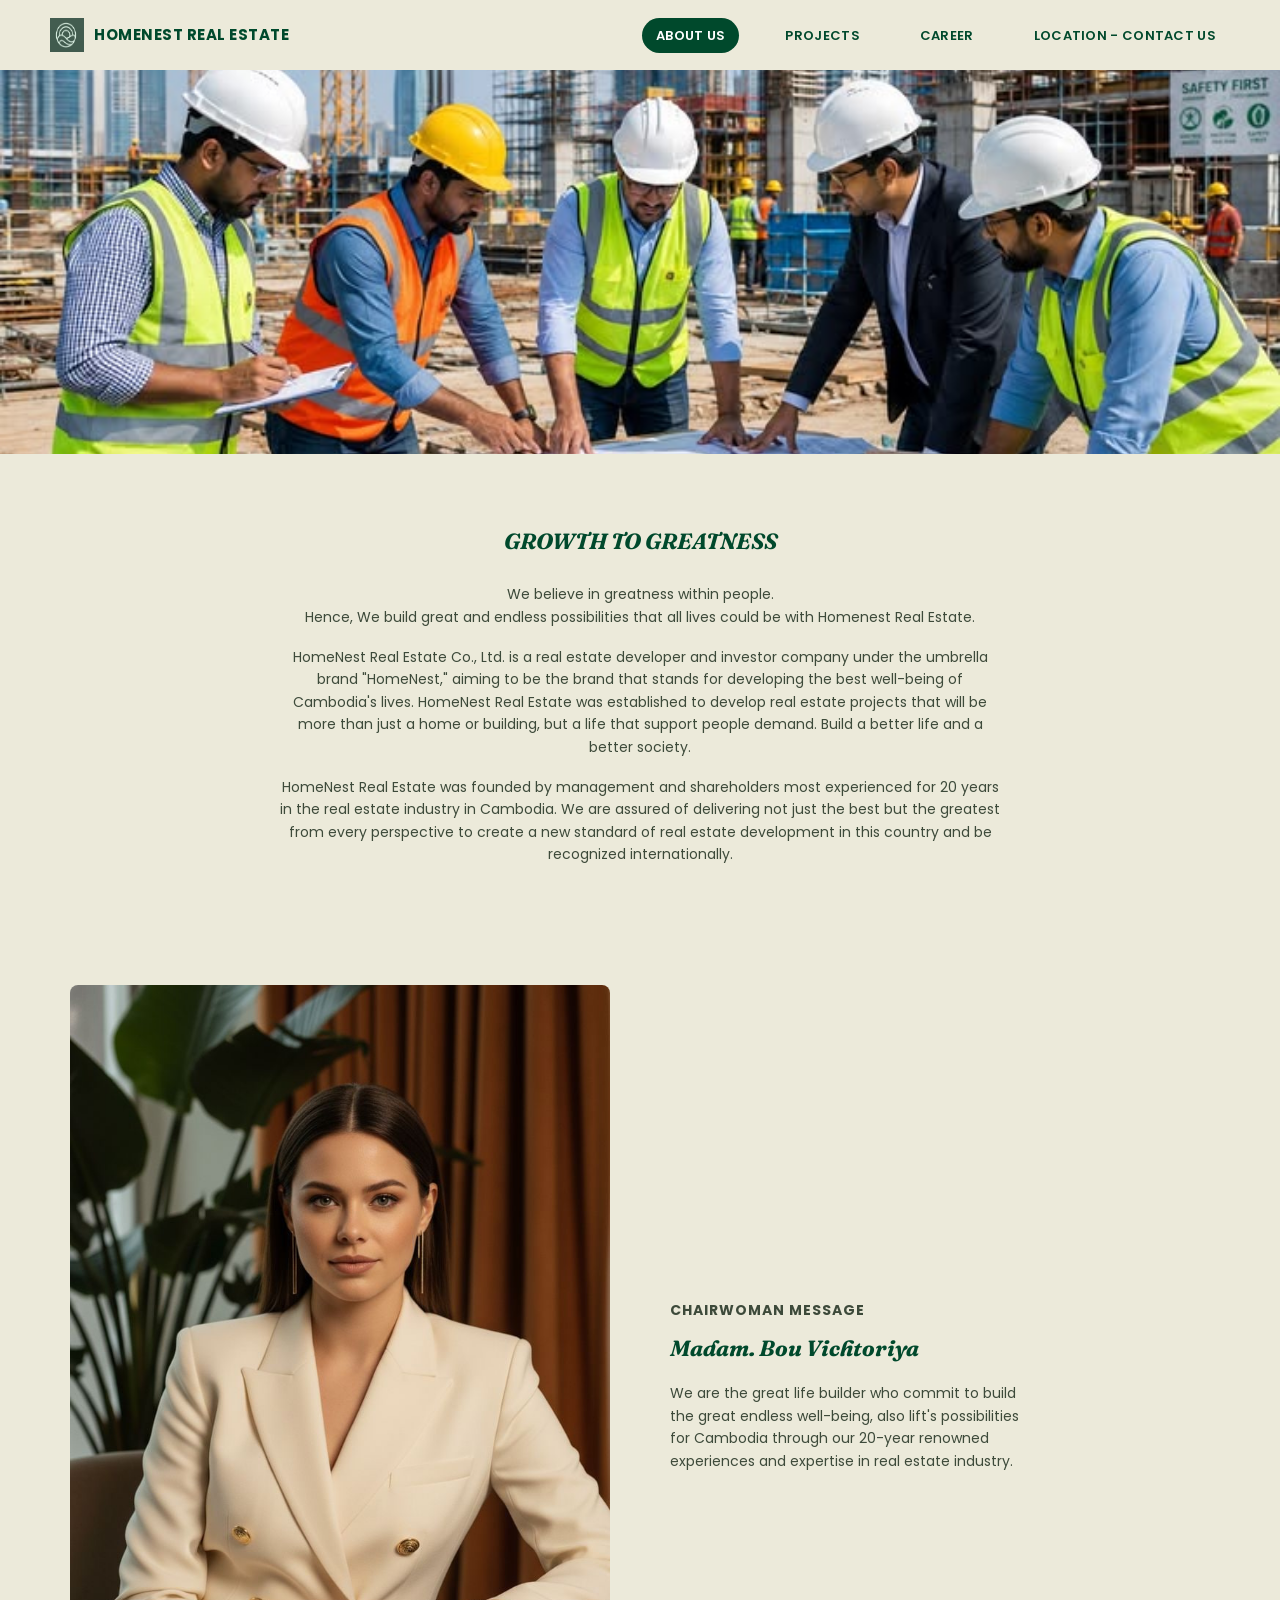
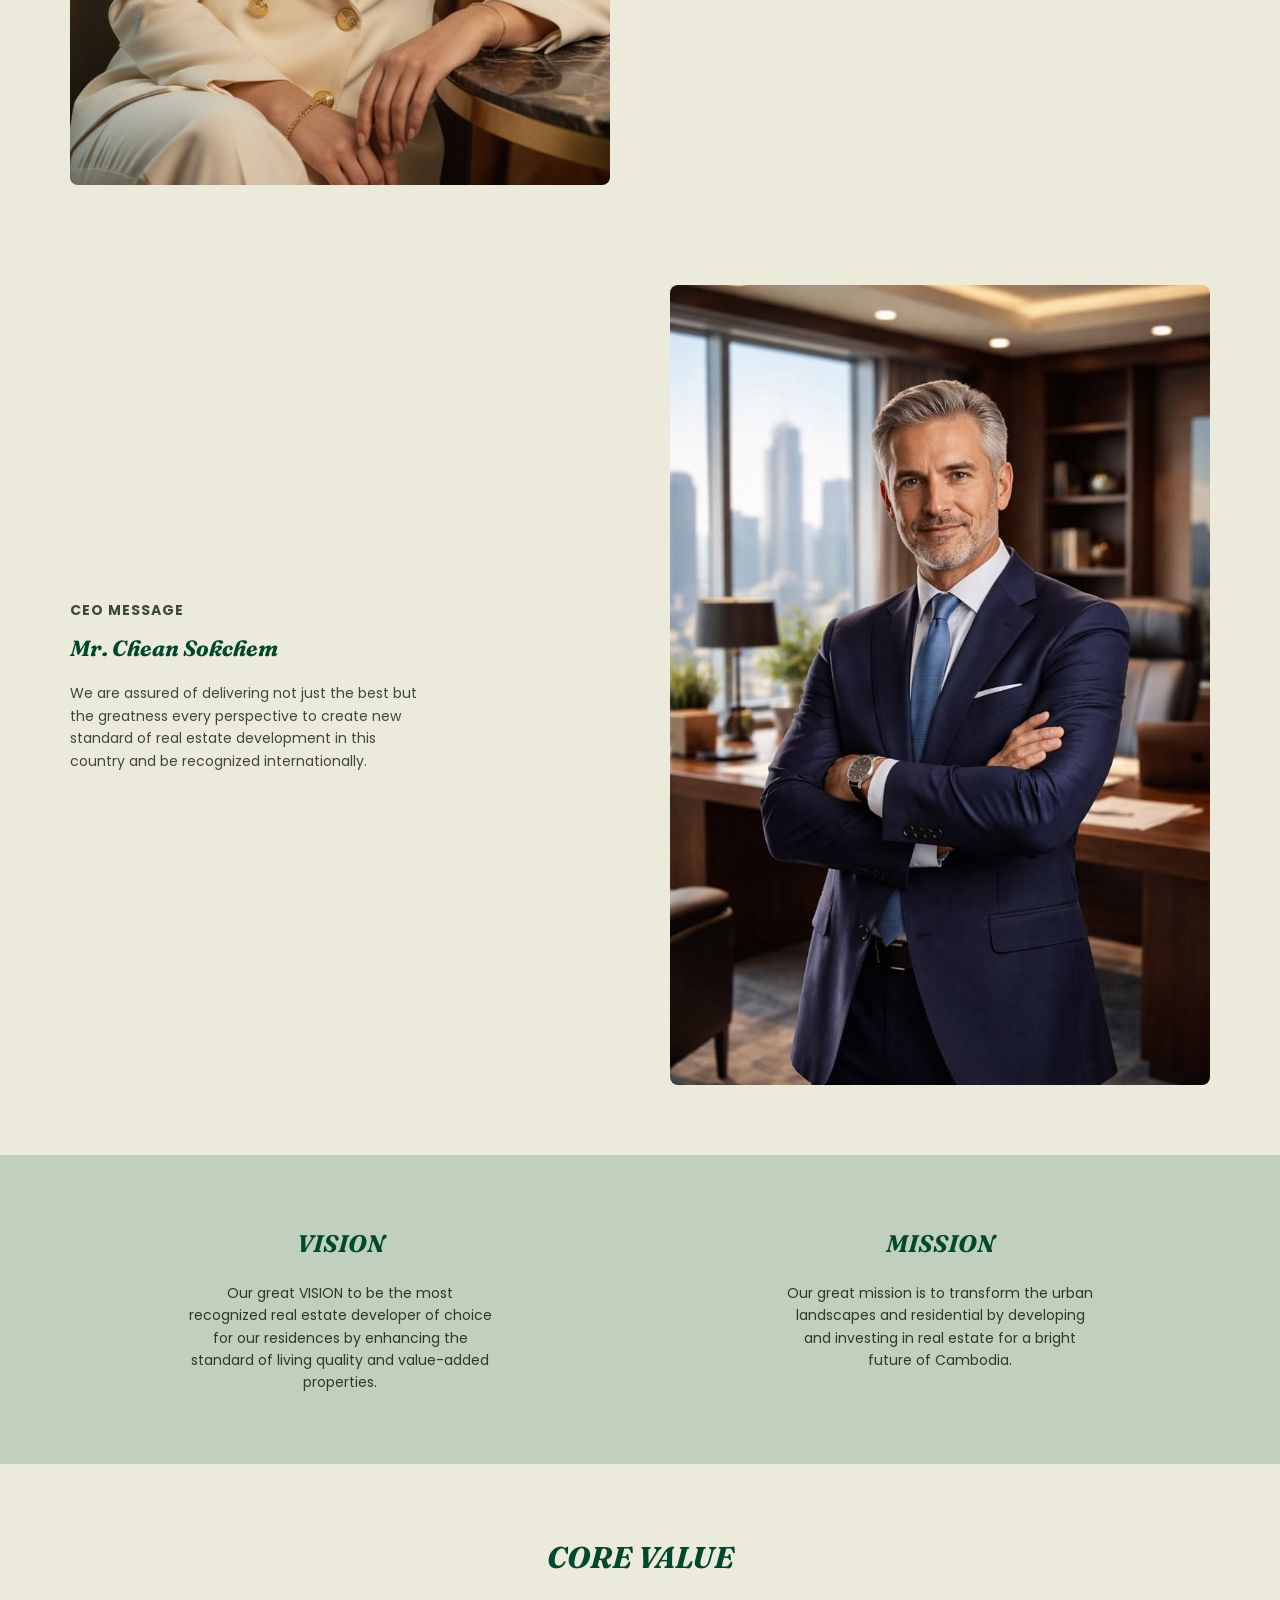
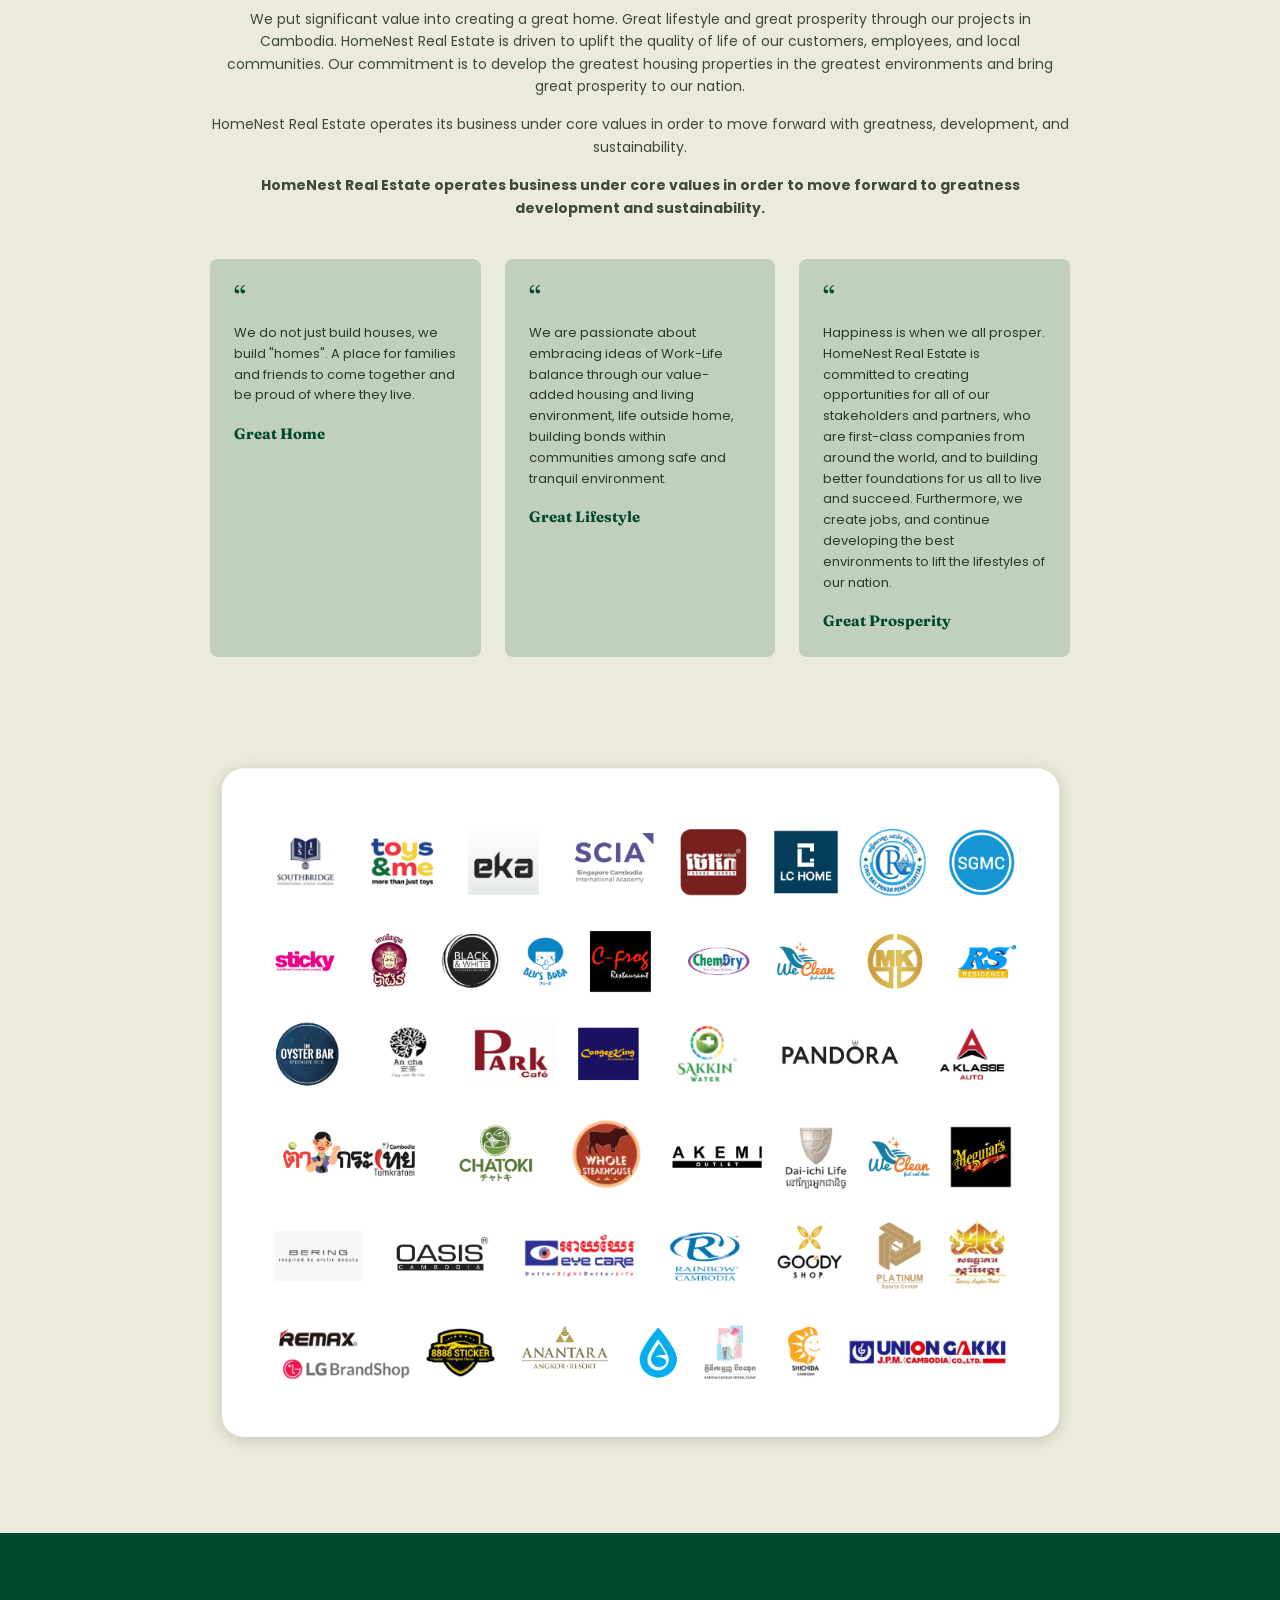
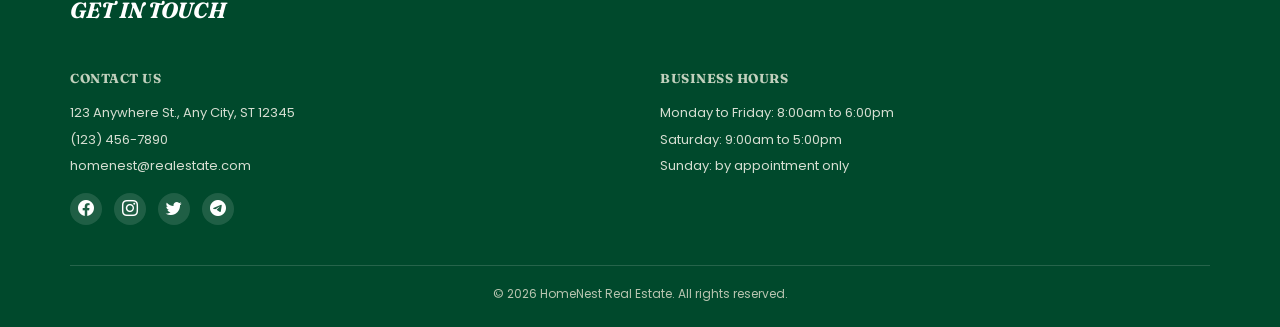
==== commit d3b3d6b0: "Describe your changes" ====
--- a/aboutus.html
+++ b/aboutus.html
@@ -45,7 +45,7 @@
 </section>
 
 <!-- ============================================================
-     GROWTH TO GREATNESS — centered intro
+     GROWTH TO GREATNESS 
      ============================================================ -->
 <section class="about-intro container">
   <h2>GROWTH TO GREATNESS</h2>
@@ -54,14 +54,14 @@
     Hence, We build great and endless possibilities that all lives could be with Homenest Real Estate.
   </p>
   <p>
-    Homenest Real Estate Co., Ltd. is a real estate developer and investor company under
-    the umbrella brand "Hanuman," aiming to be the brand that stands for developing the
-    best well-being of Cambodia's lives. Hanuman Estate was established to develop real
+    HomeNest Real Estate Co., Ltd. is a real estate developer and investor company under
+    the umbrella brand "HomeNest," aiming to be the brand that stands for developing the
+    best well-being of Cambodia's lives. HomeNest Real Estate was established to develop real
     estate projects that will be more than just a home or building, but a life that support
     people demand. Build a better life and a better society.
   </p>
   <p>
-    Hanuman Estate was founded by management and shareholders most experienced for
+    HomeNest Real Estate was founded by management and shareholders most experienced for
     20 years in the real estate industry in Cambodia. We are assured of delivering not just
     the best but the greatest from every perspective to create a new standard of real estate
     development in this country and be recognized internationally.
@@ -69,7 +69,7 @@
 </section>
 
 <!-- ============================================================
-     CHAIRWOMAN MESSAGE — image left, text right
+     CHAIRWOMAN MESSAGE 
      ============================================================ -->
 <section class="chairwoman-section container">
   <div class="chairwoman-image">
@@ -87,14 +87,14 @@
 </section>
 
 <!-- ============================================================
-     CEO MESSAGE — text left, image right (opposite layout)
+     CEO MESSAGE 
      ============================================================ -->
 <section class="ceo-section container">
   <div class="ceo-text">
     <p class="message-label">CEO MESSAGE</p>
     <h3>Mr. Chean Sokchem</h3>
     <p>
-      We are assured of delivering not just the best but the greatest every
+      We are assured of delivering not just the best but the greatness every
       perspective to create new standard of real estate development in this
       country and be recognized internationally.
     </p>
@@ -105,7 +105,7 @@
 </section>
 
 <!-- ============================================================
-     VISION & MISSION — green background, equal columns
+     VISION & MISSION 
      ============================================================ -->
 <section class="vision-mission">
   <div class="container vision-mission-grid">
@@ -129,23 +129,23 @@
 </section>
 
 <!-- ============================================================
-     CORE VALUE — centered title + description + 3 cards
+     CORE VALUE 
      ============================================================ -->
 <section class="core-value container">
   <h2>CORE VALUE</h2>
   <p>
     We put significant value into creating a great home. Great lifestyle and great
-    prosperity through our projects in Cambodia. Hanuman Estate is driven to uplift
+    prosperity through our projects in Cambodia. HomeNest Real Estate is driven to uplift
     the quality of life of our customers, employees, and local communities. Our commitment
     is to develop the greatest housing properties in the greatest environments and bring
     great prosperity to our nation.
   </p>
   <p>
-    Homenest Real Estate operates its business under core values in order to move
+    HomeNest Real Estate operates its business under core values in order to move
     forward with greatness, development, and sustainability.
   </p>
   <p class="core-value-highlight">
-    Hanuman Estate operates business under core values in order to move forward to
+    HomeNest Real Estate operates business under core values in order to move forward to
     greatness development and sustainability.
   </p>
 
@@ -172,7 +172,7 @@
     <div class="value-card">
       <p class="quote-mark">&ldquo;</p>
       <p class="value-text">
-        Happiness is when we all prosper. Hanuman Estate is
+        Happiness is when we all prosper. HomeNest Real Estate is
         committed to creating opportunities for all of our
         stakeholders and partners, who are first-class companies
         from around the world, and to building better foundations
@@ -186,8 +186,7 @@
 </section>
 
 <!-- ============================================================
-     BUSINESS PARTNERS — white rounded container, centered logos
-     ============================================================ -->
+     BUSINESS PARTNERS — white rounded container, centered logos========================================== -->
 <section class="partners-section container">
 
     <div class="partners-logo-grid">
@@ -197,7 +196,7 @@
 </section>
 
 <!-- ============================================================
-     FOOTER — identical to the homepage footer
+     FOOTER 
      ============================================================ -->
 <footer>
   <div class="container">
@@ -212,7 +211,7 @@
           <a href="#" aria-label="Facebook"><i class="bi bi-facebook"></i></a>
           <a href="#" aria-label="Instagram"><i class="bi bi-instagram"></i></a>
           <a href="#" aria-label="Twitter"><i class="bi bi-twitter"></i></a>
-           <!-- TELEGRAM SAMPLE LINK — replace "your_telegram_username" with your real handle -->
+          
           <a href="https://t.me/your_telegram_meiineaang" target="_blank" rel="noopener noreferrer" aria-label="Telegram"><i class="bi bi-telegram"></i></a>
         </div>
       </div>
--- a/css/style.css
+++ b/css/style.css
@@ -1,9 +1,5 @@
 /* =========================================================
    HOMENEST REAL ESTATE - HOMEPAGE STYLES
-   Brand colors:
-   --cream  : #ECEADA  (page background)
-   --sage   : #C1D0BD  (section backgrounds / cards)
-   --forest : #00492C  (headings, nav, footer, buttons)
    ========================================================= */
 
 :root{
@@ -102,12 +98,12 @@
 }
 
 /* ---------------------------------------------------------
-   HERO (video background)
+   HERO
    --------------------------------------------------------- */
 .hero{
   position: relative;
   width: 100%;
-  height: 450px;
+  height: clamp(200px, 30vw, 480px);
   overflow: hidden;
 }
 .hero img{
@@ -162,9 +158,7 @@
 }
 
 /* ---------------------------------------------------------
-   THE HOMENEST — combined grid section
-   Left column: image on top, text below (2 stacked rows)
-   Right column: ONE image spanning the full height of both
+   THE HOMENEST 
    --------------------------------------------------------- */
 .homenest-section{
   display: grid;
@@ -212,11 +206,7 @@
   border-radius: 6px;
 }
 
-/* reusable "View More" style arrow link, used in a few sections.
-   Turns green (same as the navbar) on hover/tap, and stays that
-   way briefly on tap for touch devices via :active. The green
-   fill alone is the tap feedback — no browser outline/highlight
-   box on top of it. */
+/* reusable "View More"  */
 .link-arrow{
   display: inline-block;
   color: var(--forest);
@@ -389,11 +379,7 @@
 }
 
 /* ---------------------------------------------------------
-   PROMO CAROUSEL — "peek" carousel: the current slide sits big
-   and centered, the next/previous slides peek in from the sides.
-   Built with native scroll-snap so it swipes on touch too, and
-   the prev/next buttons + dots drive it programmatically.
-   Images use object-fit: contain so nothing is ever cropped.
+   PROMO CAROUSEL 
    --------------------------------------------------------- */
 .promo-section{
   padding: 0 0 70px;
@@ -417,13 +403,10 @@
 .promo-frame{
   width: 100%;
   height: 410px;
-  background-color: #ffffff;
-  border-radius: 10px;
   overflow: hidden;
   display: flex;
   align-items: center;
   justify-content: center;
-  box-shadow: 0 10px 30px rgba(0,73,44,.08);
 }
 .promo-slide img{
   width: auto;
@@ -449,7 +432,7 @@
   cursor: pointer;
   transition: background-color .2s ease, color .2s ease;
 }
-/* turns green when hovered or tapped/clicked */
+/* turns green when hovered  */
 .promo-btn:hover,
 .promo-btn:active{
   background-color: var(--forest);
@@ -855,25 +838,21 @@
 }
  
 @media (max-width: 768px){
-  .nav-links{ display: none; }
-  .nav-links.open{
+  .navbar{ flex-wrap: wrap; row-gap: 10px; }
+  .nav-links{
     display: flex;
-    flex-direction: column;
-    position: absolute;
-    top: 100%;
-    left: 0;
-    right: 0;
-    background-color: var(--cream);
-    padding: 10px 20px 20px;
-    gap: 8px;
+    flex-wrap: wrap;
+    justify-content: center;
+    width: 100%;
+    gap: 8px 14px;
   }
-  .nav-toggle{ display: block; }
+  .nav-links a{ font-size: 12px; padding: 6px 10px; }
+  .nav-toggle{ display: none; }
   .intro-row{ flex-direction: column; }
   .homenest-section{ grid-template-columns: 1fr; grid-template-rows: auto auto auto; }
   .homenest-image-right{ grid-column: 1; grid-row: 3; }
   .property-grid{ grid-template-columns: 1fr; }
   .team-grid{ grid-template-columns: 1fr; }
-  .hero{ height: 340px; }
 }
  
 
@@ -901,8 +880,7 @@
 }
 
 /* ---------------------------------------------------------
-   GROWTH TO GREATNESS — centered intro (different from the
-   homepage's 2-column .intro-section)
+   GROWTH TO GREATNESS 
    --------------------------------------------------------- */
 .about-intro{
   text-align: center;
@@ -963,7 +941,7 @@
 }
 
 /* ---------------------------------------------------------
-   CEO MESSAGE — opposite layout: text left, image right
+   CEO MESSAGE 
    --------------------------------------------------------- */
 .ceo-section{
   display: flex;
@@ -982,7 +960,7 @@
 }
 
 /* ---------------------------------------------------------
-   VISION & MISSION — green background, 2 equal columns
+   VISION & MISSION 
    --------------------------------------------------------- */
 .vision-mission{
   background-color: var(--sage);
@@ -1008,7 +986,7 @@
 }
 
 /* ---------------------------------------------------------
-   CORE VALUE — centered title + description + 3 cards
+   CORE VALUE 
    --------------------------------------------------------- */
 .core-value{
   text-align: center;
@@ -1120,1133 +1098,9 @@
 
 
 /* =========================================================
-   HOMENEST REAL ESTATE - HOMEPAGE STYLES
-   Brand colors:
-   --cream  : #ECEADA  (page background)
-   --sage   : #C1D0BD  (section backgrounds / cards)
-   --forest : #00492C  (headings, nav, footer, buttons)
-   ========================================================= */
-
-:root{
-  --cream:  #ECEADA;
-  --sage:   #C1D0BD;
-  --forest: #00492C;
-}
-
-*{ box-sizing: border-box; margin: 0; padding: 0; }
-
-body{
-  font-family: 'Poppins', sans-serif;
-  background-color: var(--cream);
-  color: var(--forest);
-  line-height: 1.6;
-}
-
-a{ text-decoration: none; }
-img{ max-width: 100%; display: block; }
-
-.container{
-  width: 100%;
-  max-width: 1180px;
-  margin: 0 auto;
-  padding: 0 20px;
-}
-
-h1, h2, h3, h4{
-  font-family: 'Fraunces', serif;
-  color: var(--forest);
-}
-
-/* ---------------------------------------------------------
-   NAVBAR
-   --------------------------------------------------------- */
-.navbar-wrap{
-  position: sticky;
-  top: 0;
-  z-index: 100;
-  background-color: var(--cream);
-}
-.navbar{
-  position: relative;
-  display: flex;
-  align-items: center;
-  justify-content: space-between;
-  padding: 18px 0;
-  background-color: var(--cream);
-}
-
-.navbar .logo{
-  display: flex;
-  align-items: center;
-  gap: 10px;
-  font-weight: 700;
-  font-size: 15px;
-  letter-spacing: .5px;
-  color: var(--forest);
-}
-.navbar .logo img{ width: 34px; height: 34px; }
-
-.nav-links{
-  display: flex;
-  gap: 32px;
-  list-style: none;
-}
-.nav-links a{
-  font-size: 13px;
-  font-weight: 600;
-  letter-spacing: .3px;
-  color: var(--forest);
-  padding: 8px 14px;
-  border-radius: 20px;
-  transition: background-color .2s ease, color .2s ease;
-}
-
-/* turns green when the user hovers */
-/* Navigation Hover */
-.nav-links a:hover{
-  background-color: var(--forest);
-  color: #ffffff;
-}
-
-/* Current Page (Active) */
-.nav-links a.active{
-  background-color: var(--forest);
-  color: #ffffff;
-}
-
-.nav-toggle{
-  display: none;
-  background: none;
-  border: none;
-  font-size: 24px;
-  color: var(--forest);
-}
-
-/* ---------------------------------------------------------
-   HERO (video background)
-   --------------------------------------------------------- */
-.hero{
-  position: relative;
-  width: 100%;
-  height: 450px;
-  overflow: hidden;
-}
-.hero img{
-  width: 100%;
-  height: 100%;
-  object-fit: cover;
-}
-
-/* ---------------------------------------------------------
-   GROWTH TO GREATEST (intro section)
-   --------------------------------------------------------- */
-.intro-section{
-  padding: 70px 0;
-}
-.intro-row{
-  display: flex;
-  align-items: center;
-  gap: 50px;
-}
-.intro-text, .intro-image{
-  flex: 1;
-}
-.intro-eyebrow{
-  display: flex;
-  align-items: center;
-  gap: 10px;
-  margin-bottom: 18px;
-}
-.intro-eyebrow img{ width: 26px; height: 26px; }
-.intro-eyebrow span{
-  font-family: 'Fraunces', serif;
-  font-weight: 700;
-  font-size: 14px;
-  letter-spacing: .5px;
-}
-.intro-text h2{
-  font-size: 26px;
-  font-style: italic;
-  font-weight: 700;
-  margin-bottom: 16px;
-}
-.intro-text p{
-  font-size: 14px;
-  color: #3d4a3a;
-  max-width: 42ch;
-}
-.intro-image img{
-  border-radius: 6px;
-  width: 100%;
-  height: 320px;
-  object-fit: cover;
-}
-
-/* ---------------------------------------------------------
-   THE HOMENEST — combined grid section
-   Left column: image on top, text below (2 stacked rows)
-   Right column: ONE image spanning the full height of both
-   --------------------------------------------------------- */
-.homenest-section{
-  display: grid;
-  grid-template-columns: 1fr 1fr;
-  grid-template-rows: auto auto;
-  gap: 4px;
-  padding-bottom: 70px;
-}
-.homenest-image-top{
-  grid-column: 1;
-  grid-row: 1;
-}
-.homenest-image-top img{
-  width: 100%;
-  height: 220px;
-  object-fit: cover;
-  border-radius: 6px;
-}
-.homenest-text{
-  grid-column: 1;
-  grid-row: 2;
-  align-self: center;
-}
-.homenest-text h3{
-  font-size: 13px;
-  font-weight: 700;
-  letter-spacing: 1px;
-  text-transform: uppercase;
-  margin-bottom: 14px;
-}
-.homenest-text p{
-  font-size: 14px;
-  color: #3d4a3a;
-  max-width: 38ch;
-  margin-bottom: 18px;
-}
-.homenest-image-right{
-  grid-column: 2;
-  grid-row: 1 / span 2;
-}
-.homenest-image-right img{
-  width: 100%;
-  height: 100%;
-  object-fit: cover;
-  border-radius: 6px;
-}
-
-/* reusable "View More" style arrow link, used in a few sections.
-   Turns green (same as the navbar) on hover/tap, and stays that
-   way briefly on tap for touch devices via :active. The green
-   fill alone is the tap feedback — no browser outline/highlight
-   box on top of it. */
-.link-arrow{
-  display: inline-block;
-  color: var(--forest);
-  font-weight: 700;
-  font-size: 13px;
-  padding: 8px 14px;
-  border-radius: 20px;
-  outline: none;
-  -webkit-tap-highlight-color: transparent;
-  transition: background-color .2s ease, color .2s ease;
-}
-.link-arrow:hover,
-.link-arrow:focus-visible,
-.link-arrow:active{
-  background-color: var(--forest);
-  color: #ffffff;
-}
-
-/* ---------------------------------------------------------
-   VIEW ALL PROPERTIES
-   --------------------------------------------------------- */
-.properties-section{
-  padding: 20px 0 70px;
-}
-.section-title-link{
-  display: inline-block;
-  font-size: 13px;
-  font-weight: 700;
-  letter-spacing: 1px;
-  text-transform: uppercase;
-  color: var(--forest);
-  padding: 8px 14px;
-  border-radius: 20px;
-  margin-bottom: 30px;
-  outline: none;
-  -webkit-tap-highlight-color: transparent;
-  transition: background-color .2s ease, color .2s ease;
-}
-.section-title-link:hover,
-.section-title-link:focus-visible,
-.section-title-link:active{
-  background-color: var(--forest);
-  color: #ffffff;
-}
-.property-grid{
-  display: grid;
-  grid-template-columns: repeat(3, 1fr);
-  gap: 30px;
-}
-.property-card img{
-  width: 100%;
-  height: 300px;
-  object-fit: cover;
-  border-radius: 6px;
-  margin-bottom: 12px;
-}
-.property-type{
-  font-size: 11px;
-  font-weight: 600;
-  letter-spacing: .5px;
-  text-transform: uppercase;
-  color: #6c7a68;
-}
-.property-name{
-  font-family: 'Fraunces', serif;
-  font-weight: 700;
-  font-style: italic;
-  font-size: 18px;
-  margin: 4px 0 10px;
-}
-.property-meta{
-  display: flex;
-  gap: 14px;
-  font-size: 12px;
-  color: #445140;
-}
-.property-meta span{
-  display: flex;
-  align-items: center;
-  gap: 5px;
-}
-
-/* ---------------------------------------------------------
-   FREE CONSULTATION
-   --------------------------------------------------------- */
-.consultation-section{
-  background-color: var(--sage);
-  padding: 60px 0;
-  text-align: center;
-}
-.consultation-section .section-heading{
-  font-size: 22px;
-  font-style: italic;
-  font-weight: 700;
-  margin-bottom: 34px;
-}
-.team-grid{
-  display: grid;
-  grid-template-columns: repeat(4, 1fr);
-  gap: 24px;
-}
-.team-card img{
-  width: 100%;
-  height: 400px;
-  object-fit: cover;
-  border-radius: 4px;
-  margin-bottom: 12px;
-}
-.team-card .agent-info{
-  background-color: var(--forest);
-  color: #fff;
-  padding: 10px 6px;
-  border-radius: 0 0 4px 4px;
-  margin-top: -12px;
-}
-.team-card .agent-name{
-  font-weight: 700;
-  font-size: 14px;
-}
-.team-card .agent-role{
-  font-size: 12px;
-  opacity: .85;
-}
-.team-card .agent-phone{
-  font-size: 12px;
-  opacity: .85;
-  margin-top: 2px;
-}
-
-/* ---------------------------------------------------------
-   WHAT OUR CLIENTS SAY
-   --------------------------------------------------------- */
-.testimonial-section{
-  padding: 70px 0;
-  text-align: center;
-}
-.testimonial-section .section-heading{
-  font-size: 22px;
-  font-style: italic;
-  font-weight: 700;
-  margin-bottom: 34px;
-}
-.testimonial-grid{
-  display: grid;
-  grid-template-columns: repeat(3, 1fr);
-  gap: 24px;
-}
-.testimonial-card{
-  background-color: var(--sage);
-  border: none;
-  border-radius: 8px;
-  padding: 26px;
-  text-align: left;
-}
-.testimonial-card .quote-mark{
-  font-family: 'Fraunces', serif;
-  font-size: 32px;
-  color: var(--forest);
-  line-height: 1;
-  margin-bottom: 10px;
-}
-.testimonial-card p{
-  font-size: 13px;
-  color: #445140;
-  margin-bottom: 16px;
-}
-.testimonial-card .client-name{
-  font-weight: 700;
-  font-size: 13px;
-}
-
-/* ---------------------------------------------------------
-   PROMO CAROUSEL — "peek" carousel: the current slide sits big
-   and centered, the next/previous slides peek in from the sides.
-   Built with native scroll-snap so it swipes on touch too, and
-   the prev/next buttons + dots drive it programmatically.
-   Images use object-fit: contain so nothing is ever cropped.
-   --------------------------------------------------------- */
-.promo-section{
-  padding: 0 0 70px;
-}
-.promo-viewport{
-  display: flex;
-  overflow-x: auto;
-  scroll-snap-type: x mandatory;
-  -webkit-overflow-scrolling: touch;
-  gap: 48px;
-  padding: 0 15%;
-  scrollbar-width: none;
-}
-.promo-viewport::-webkit-scrollbar{
-  display: none;
-}
-.promo-slide{
-  flex: 0 0 64%;
-  scroll-snap-align: center;
-}
-.promo-frame{
-  width: 100%;
-  height: 410px;
-  background-color: #ffffff;
-  border-radius: 10px;
-  overflow: hidden;
-  display: flex;
-  align-items: center;
-  justify-content: center;
-  box-shadow: 0 10px 30px rgba(0,73,44,.08);
-}
-.promo-slide img{
-  width: auto;
-  height: auto;
-  max-width: 100%;
-  max-height: 100%;
-  object-fit: contain;
-}
-.promo-nav{
-  display: flex;
-  align-items: center;
-  justify-content: center;
-  gap: 30px;
-  margin-top: 30px;
-}
-.promo-btn{
-  background: none;
-  border: 1px solid var(--forest);
-  color: var(--forest);
-  width: 34px; height: 34px;
-  border-radius: 50%;
-  font-size: 16px;
-  cursor: pointer;
-  transition: background-color .2s ease, color .2s ease;
-}
-/* turns green when hovered or tapped/clicked */
-.promo-btn:hover,
-.promo-btn:active{
-  background-color: var(--forest);
-  color: #ffffff;
-}
-.promo-dots{
-  display: flex;
-  gap: 8px;
-}
-.promo-dot{
-  width: 10px; height: 10px;
-  border-radius: 50%;
-  border: 1px solid var(--forest);
-  background: transparent;
-  padding: 0;
-  cursor: pointer;
-}
-.promo-dot.active{
-  background-color: var(--forest);
-}
-
-@media (max-width: 768px){
-  .promo-viewport{ padding: 0 8%; gap: 24px; }
-  .promo-slide{ flex-basis: 78%; }
-  .promo-frame{ height: 260px; }
-}
-
-/* ---------------------------------------------------------
-   BUSINESS PARTNERS
-   --------------------------------------------------------- */
-.partners-section{
-  padding-bottom: 70px;
-  text-align: center;
-}
-.partners-title{
-  font-size: 22px;
-  font-style: italic;
-  font-weight: 700;
-  margin-bottom: 24px;
-}
-.partners-box img{
-  width: 100%;
-  max-width: 900px;
-  margin: 0 auto;
-}
-
-/* ---------------------------------------------------------
-   FOOTER - GET IN TOUCH
-   --------------------------------------------------------- */
-footer{
-  background-color: var(--forest);
-  color: #fff;
-  padding: 60px 0 24px;
-}
-footer h2, footer .footer-heading{
-  color: #fff;
-  font-size: 22px;
-  font-style: italic;
-  text-align: left;
-  margin-bottom: 40px;
-}
-.footer-inner{
-  display: grid;
-  grid-template-columns: 1fr 1fr;
-  gap: 40px;
-}
-.footer-inner h4{
-  color: var(--sage);
-  font-size: 13px;
-  text-transform: uppercase;
-  letter-spacing: .5px;
-  margin-bottom: 14px;
-}
-.footer-inner p{
-  font-size: 13px;
-  color: #d6ded2;
-  margin-bottom: 6px;
-}
-.footer-socials{
-  display: flex;
-  gap: 12px;
-  margin-top: 16px;
-}
-.footer-socials a{
-  width: 32px; height: 32px;
-  border-radius: 50%;
-  background: rgba(255,255,255,.12);
-  color: #fff;
-  display: flex;
-  align-items: center;
-  justify-content: center;
-}
-.footer-bottom{
-  border-top: 1px solid rgba(255,255,255,.15);
-  margin-top: 40px;
-  padding-top: 18px;
-  text-align: center;
-  font-size: 12px;
-  color: #b7c4b0;
-}
-
-/* =========================================================
-   VIEW ALL PROPERTIES PAGE (new)
-   ========================================================= */
-
-/* Page Title */
-.page-title{
-    text-align: center;
-    font-size: 18px;
-    font-weight: 700;
-    letter-spacing: 1px;
-    text-transform: uppercase;
-    margin: 70px 0 60px;
-    color: var(--forest);
-}
-
-/* Property Listing */
-.property-listing{
-    padding-bottom: 60px;
-}
-
-/* One Property Section */
-.property-block{
-    padding: 50px 0;
-    border-bottom: 1px solid #d9d4c2;
-}
-
-.property-block:last-child{
-    border-bottom: none;
-}
-
-/* =========================================================
-   FEATURED IMAGE
-   ========================================================= */
-
-.property-featured{
-    display: flex;
-    justify-content: center;
-    margin-bottom: 20px;
-}
-
-.property-featured img{
-    width: 75%;
-    max-width: 900px;
-    height: auto;
-    display: block;
-    border-radius: 8px;
-    transition: transform .35s ease;
-}
-
-.property-featured:hover img{
-    transform: scale(1.02);
-}
-
-/* =========================================================
-   THUMBNAIL GALLERY
-   ========================================================= */
-
-.property-thumbs{
-    width: 75%;
-    max-width: 900px;
-    margin: 0 auto 35px;
-    display: grid;
-    grid-template-columns: repeat(5,1fr);
-    gap: 12px;
-}
-
-.thumb{
-    overflow: hidden;
-    border-radius: 6px;
-}
-
-.thumb img{
-    width:100%;
-    aspect-ratio:1/1;
-    object-fit:cover;
-    transition:.3s;
-}
-
-.thumb:hover img{
-    transform:scale(1.05);
-}
-
-/* =========================================================
-   PROPERTY INFORMATION
-   ========================================================= */
-
-.property-info{
-    width:75%;
-    max-width:900px;
-    margin:0 auto;
-}
-
-.property-info .property-type{
-    font-size:11px;
-    font-weight:600;
-    text-transform:uppercase;
-    letter-spacing:.5px;
-    color:#6c7a68;
-    margin-bottom:6px;
-}
-
-.property-info .property-name{
-    font-family:'Fraunces',serif;
-    font-style:italic;
-    font-size:28px;
-    font-weight:700;
-    margin-bottom:12px;
-}
-
-.property-info .property-price{
-    font-size:22px;
-    font-weight:700;
-    color:var(--forest);
-    margin-bottom:16px;
-}
-
-.property-info .property-description{
-    font-size:14px;
-    line-height:1.8;
-    color:#3d4a3a;
-    margin-bottom:20px;
-    max-width:65ch;
-}
-
-.property-info .property-features{
-    display:flex;
-    flex-wrap:wrap;
-    gap:20px;
-    list-style:none;
-    font-size:14px;
-    color:#445140;
-}
-
-.property-info .property-features li{
-    display:flex;
-    align-items:center;
-    gap:8px;
-}
-
-.property-info .property-features i{
-    color:var(--forest);
-}
-
-/* =========================================================
-   RESPONSIVE
-   ========================================================= */
-
-@media (max-width:900px){
-
-    .property-featured img,
-    .property-thumbs,
-    .property-info{
-        width:90%;
-    }
-
-    .property-thumbs{
-        grid-template-columns:repeat(3,1fr);
-    }
-
-    .property-info .property-name{
-        font-size:24px;
-    }
-}
-
-@media (max-width:600px){
-
-    .page-title{
-        font-size:16px;
-        margin:50px 0 40px;
-    }
-
-    .property-featured img,
-    .property-thumbs,
-    .property-info{
-        width:100%;
-    }
-
-    .property-thumbs{
-        grid-template-columns:repeat(2,1fr);
-    }
-
-    .property-info .property-name{
-        font-size:22px;
-    }
-
-    .property-info .property-features{
-        gap:12px;
-        font-size:13px;
-    }
-}
-
-/* =========================================================
-   VIEW ALL PROPERTIES PAGE (old)
-   ========================================================= */
- 
-.page-title{
-  font-size: 20px;
-  font-weight: 700;
-  letter-spacing: 1px;
-  text-transform: uppercase;
-  margin: 60px 0 50px;
-}
- 
-.property-listing{
-  padding-bottom: 40px;
-}
- 
- 
-/* Property details below the images */
-.property-info .property-type{
-  font-size: 11px;
-  font-weight: 600;
-  letter-spacing: .5px;
-  text-transform: uppercase;
-  color: #6c7a68;
-  margin-bottom: 4px;
-}
-.property-info .property-name{
-  font-family: 'Fraunces', serif;
-  font-style: italic;
-  font-weight: 700;
-  font-size: 26px;
-  margin-bottom: 8px;
-}
-.property-info .property-location{
-  font-size: 13px;
-  color: #445140;
-  margin-bottom: 10px;
-}
-.property-info .property-location i{
-  color: var(--forest);
-  margin-right: 4px;
-}
-.property-info .property-price{
-  font-size: 20px;
-  font-weight: 700;
-  color: var(--forest);
-  margin-bottom: 14px;
-}
-.property-info .property-description{
-  font-size: 14px;
-  color: #3d4a3a;
-  max-width: 65ch;
-  margin-bottom: 18px;
-}
-.property-info .property-features{
-  display: flex;
-  flex-wrap: wrap;
-  gap: 18px;
-  list-style: none;
-  font-size: 13px;
-  color: #445140;
-  margin-bottom: 22px;
-}
-.property-info .property-features li{
-  display: flex;
-  align-items: center;
-  gap: 6px;
-}
-.property-info .property-features i{
-  color: var(--forest);
-}
- 
-/* Green call-to-action button, with a hover effect */
-.btn-green{
-  display: inline-block;
-  background-color: var(--forest);
-  color: #ffffff;
-  font-size: 13px;
-  font-weight: 600;
-  padding: 10px 22px;
-  border-radius: 30px;
-  transition: background-color .2s ease, transform .2s ease;
-}
-.btn-green:hover{
-  background-color: #00331f;
-  transform: translateY(-2px);
-}
- 
-/* ---------------------------------------------------------
-   RESPONSIVE — homepage sections
-   --------------------------------------------------------- */
-@media (max-width: 900px){
-  .team-grid{ grid-template-columns: repeat(2, 1fr); }
-  .property-grid{ grid-template-columns: repeat(2, 1fr); }
-  .testimonial-grid{ grid-template-columns: 1fr; }
-  .footer-inner{ grid-template-columns: 1fr; }
-}
- 
-/* ---------------------------------------------------------
-   RESPONSIVE — View All Properties page
-   --------------------------------------------------------- */
-@media (max-width: 900px){
-  .property-thumbs{ grid-template-columns: repeat(3, 1fr); }
-  .property-featured img{ height: 320px; }
-}
- 
-@media (max-width: 600px){
-  .property-thumbs{ grid-template-columns: repeat(2, 1fr); }
-  .property-featured img{ height: 240px; }
-  .property-info .property-name{ font-size: 22px; }
-}
- 
-@media (max-width: 768px){
-  .nav-links{ display: none; }
-  .nav-links.open{
-    display: flex;
-    flex-direction: column;
-    position: absolute;
-    top: 100%;
-    left: 0;
-    right: 0;
-    background-color: var(--cream);
-    padding: 10px 20px 20px;
-    gap: 8px;
-  }
-  .nav-toggle{ display: block; }
-  .intro-row{ flex-direction: column; }
-  .homenest-section{ grid-template-columns: 1fr; grid-template-rows: auto auto auto; }
-  .homenest-image-right{ grid-column: 1; grid-row: 3; }
-  .property-grid{ grid-template-columns: 1fr; }
-  .team-grid{ grid-template-columns: 1fr; }
-  .hero{ height: 340px; }
-}
- 
-
-/* =========================================================
-   ABOUT US PAGE
-   ========================================================= */
-
-.about-hero{
-  position: relative;
-}
-.about-hero-title{
-  position: absolute;
-  inset: 0;
-  display: flex;
-  align-items: center;
-  justify-content: center;
-}
-.about-hero-title h1{
-  color: #ffffff;
-  font-size: 36px;
-  font-style: italic;
-  font-weight: 700;
-  letter-spacing: 1px;
-  text-shadow: 0 2px 14px rgba(0,0,0,.45);
-}
-
-/* ---------------------------------------------------------
-   GROWTH TO GREATNESS — centered intro (different from the
-   homepage's 2-column .intro-section)
-   --------------------------------------------------------- */
-.about-intro{
-  text-align: center;
-  max-width: 760px;
-  padding: 70px 20px;
-}
-.about-intro h2{
-  font-size: 22px;
-  font-style: italic;
-  font-weight: 700;
-  margin-bottom: 24px;
-}
-.about-intro p{
-  font-size: 14px;
-  color: #3d4a3a;
-  margin-bottom: 18px;
-}
-.about-intro p:last-child{
-  margin-bottom: 0;
-}
-
-/* ---------------------------------------------------------
-   CHAIRWOMAN MESSAGE 
-   --------------------------------------------------------- */
-.chairwoman-section{
-  display: flex;
-  align-items: center;
-  gap: 60px;
-  padding: 50px 20px;
-}
-.chairwoman-image, .chairwoman-text{
-  flex: 1;
-}
-.chairwoman-image img{
-  width: 100%;
-  height: 800px;
-  object-fit: cover;
-  border-radius: 8px;
-}
-.message-label{
-  font-size: 12px;
-  font-weight: 700;
-  letter-spacing: 1px;
-  text-transform: uppercase;
-  color: #6c7a68;
-  margin-bottom: 10px;
-}
-.chairwoman-text h3, .ceo-text h3{
-  font-size: 22px;
-  font-style: italic;
-  font-weight: 700;
-  margin-bottom: 16px;
-}
-.chairwoman-text p, .ceo-text p{
-  font-size: 14px;
-  color: #3d4a3a;
-  max-width: 40ch;
-}
-
-/* ---------------------------------------------------------
-   CEO MESSAGE — opposite layout: text left, image right
-   --------------------------------------------------------- */
-.ceo-section{
-  display: flex;
-  align-items: center;
-  gap: 60px;
-  padding: 50px 20px 70px;
-}
-.ceo-text, .ceo-image{
-  flex: 1;
-}
-.ceo-image img{
-  width: 100%;
-  height: 800px;
-  object-fit: cover;
-  border-radius: 8px;
-}
-
-/* ---------------------------------------------------------
-   VISION & MISSION — green background, 2 equal columns
-   --------------------------------------------------------- */
-.vision-mission{
-  background-color: var(--sage);
-  padding: 70px 0;
-}
-.vision-mission-grid{
-  display: grid;
-  grid-template-columns: 1fr 1fr;
-  gap: 60px;
-  text-align: center;
-}
-.vision-col h3, .mission-col h3{
-  font-size: 24px;
-  font-style: italic;
-  font-weight: 700;
-  margin-bottom: 18px;
-}
-.vision-col p, .mission-col p{
-  font-size: 14px;
-  color: #2c3a29;
-  max-width: 34ch;
-  margin: 0 auto;
-}
-
-/* ---------------------------------------------------------
-   CORE VALUE — centered title + description + 3 cards
-   --------------------------------------------------------- */
-.core-value{
-  text-align: center;
-  padding: 70px 20px;
-  max-width: 900px;
-}
-.core-value h2{
-  font-size: 30px;
-  font-style: italic;
-  font-weight: 700;
-  margin-bottom: 26px;
-}
-.core-value p{
-  font-size: 14px;
-  color: #3d4a3a;
-  margin-bottom: 16px;
-}
-.core-value-highlight{
-  font-weight: 700;
-  color: var(--forest);
-  margin-bottom: 40px !important;
-}
-
-.core-value-cards{
-  display: grid;
-  grid-template-columns: repeat(3, 1fr);
-  gap: 24px;
-  text-align: left;
-}
-.value-card{
-  background-color: var(--sage);
-  border-radius: 8px;
-  padding: 24px;
-}
-.value-card .quote-mark{
-  font-family: 'Fraunces', serif;
-  font-size: 30px;
-  color: var(--forest);
-  line-height: 1;
-  margin-bottom: 10px;
-}
-.value-card .value-text{
-  font-size: 13px;
-  color: #2c3a29;
-  margin-bottom: 16px;
-}
-.value-card h4{
-  font-size: 15px;
-  font-weight: 700;
-}
-
-/* ---------------------------------------------------------
-   BUSINESS PARTNERS
-   --------------------------------------------------------- */
-.partners-section{
-  padding: 20px 0 70px;
-}
-.partners-white-box{
-  background-color: #ffffff;
-  border-radius: 16px;
-  padding: 40px;
-  box-shadow: 0 4px 20px rgba(0,0,0,.05);
-}
-.partners-logo-grid{
-  display: flex;
-  flex-wrap: wrap;
-  justify-content: center;
-  align-items: center;
-  gap: 24px;
-}
-.partners-logo-grid img{
-  width: 75%;
-}
-
-/* ---------------------------------------------------------
-   RESPONSIVE — About Us page
-   --------------------------------------------------------- */
-@media (max-width: 900px){
-  .chairwoman-section, .ceo-section{
-    flex-direction: column;
-    gap: 30px;
-  }
-  .ceo-section{
-    flex-direction: column-reverse;
-  }
-  .chairwoman-image img, .ceo-image img{
-    height: 340px;
-  }
-  .vision-mission-grid{
-    grid-template-columns: 1fr;
-    gap: 40px;
-  }
-  .core-value-cards{
-    grid-template-columns: 1fr;
-  }
-}
-
-@media (max-width: 600px){
-  .about-hero-title h1{
-    font-size: 26px;
-  }
-  .core-value h2{
-    font-size: 24px;
-  }
-  .partners-white-box{
-    padding: 24px;
-  }
-}
-
-
-/* =========================================================
    PROJECTS PAGE
    ========================================================= */
 
-/* ---------------------------------------------------------
-   OUR PROJECT 
-   --------------------------------------------------------- */
 .our-project{
   text-align: center;
   max-width: 760px;
@@ -2265,18 +1119,14 @@
 }
 
 /* ---------------------------------------------------------
-   PROJECT IMAGE GALLERY — uses the exact same "peek" carousel
-   classes as the homepage promo carousel (.promo-viewport /
-   .promo-slide / .promo-frame), so every slide is the same
-   size, nothing is cropped, and it looks identical in style.
+   PROJECT IMAGE GALLERY 
    --------------------------------------------------------- */
 .project-gallery-section{
   padding: 0 0 20px;
 }
 
 /* ---------------------------------------------------------
-   MASTER PLAN — full image, never cropped, but capped to a
-   reasonable width so it doesn't dominate the page
+   MASTER PLAN 
    --------------------------------------------------------- */
 .masterplan-section{
   padding: 40px 0 70px;
@@ -2309,10 +1159,6 @@
    LOCATION & CONTACT PAGE
    ========================================================= */
 
-/* ---------------------------------------------------------
-   OFFICE LOCATIONS — two cards, same visual language as
-   .property-card (rounded image, Fraunces italic title)
-   --------------------------------------------------------- */
 .office-section{
   padding: 70px 0 20px;
 }
@@ -2323,7 +1169,7 @@
 }
 .office-image img{
   width: 100%;
-  height: 300px;
+  height: 420px;
   object-fit: cover;
   border-radius: 6px;
   margin-bottom: 20px;
@@ -2498,2216 +1344,9 @@
 }
 
 /* =========================================================
-   LOCATION & CONTACT PAGE
+   CAREER PAGE
    ========================================================= */
 
-/* ---------------------------------------------------------
-   OFFICE LOCATIONS — two cards, same visual language as
-   .property-card (rounded image, Fraunces italic title)
-   --------------------------------------------------------- */
-.office-section{
-  padding: 70px 0 20px;
-}
-.office-grid{
-  display: grid;
-  grid-template-columns: repeat(2, 1fr);
-  gap: 50px;
-}
-.office-image img{
-  width: 100%;
-  height: 300px;
-  object-fit: cover;
-  border-radius: 6px;
-  margin-bottom: 20px;
-  transition: transform .35s ease;
-}
-.office-card:hover .office-image img{
-  transform: scale(1.03);
-}
-.office-title{
-  font-family: 'Fraunces', serif;
-  font-style: italic;
-  font-weight: 700;
-  font-size: 20px;
-  margin-bottom: 14px;
-}
-.office-address{
-  font-size: 14px;
-  color: #3d4a3a;
-  max-width: 42ch;
-  margin-bottom: 10px;
-}
-.office-card .link-arrow{
-  display: inline-block;
-  margin-bottom: 18px;
-}
-.office-card .link-arrow:hover{
-  text-decoration: underline;
-}
-.office-contact{
-  font-size: 14px;
-  color: #445140;
-  line-height: 2;
-}
-.office-contact a:hover{
-  color: var(--forest);
-  text-decoration: underline;
-}
-.office-contact i{
-  color: var(--forest);
-  width: 16px;
-  text-align: center;
-  margin-right: 6px;
-}
-
-/* ---------------------------------------------------------
-   GET IN TOUCH WITH US — contact form
-   --------------------------------------------------------- */
-.contact-section{
-  padding: 30px 0 80px;
-}
-.contact-section .section-heading{
-  text-align: left;
-  margin-bottom: 30px;
-}
-.contact-form{
-  max-width: 640px;
-  display: flex;
-  flex-direction: column;
-  gap: 20px;
-}
-.form-field{
-  display: flex;
-  flex-direction: column;
-  gap: 8px;
-}
-.form-field label{
-  font-size: 13px;
-  font-weight: 600;
-  color: var(--forest);
-}
-.form-field .required{
-  color: #b5482f;
-}
-.form-field input,
-.form-field textarea{
-  font-family: 'Poppins', sans-serif;
-  font-size: 14px;
-  color: var(--forest);
-  background-color: #ffffff;
-  border: 1px solid #cdd6c8;
-  border-radius: 8px;
-  padding: 12px 16px;
-  width: 100%;
-  resize: vertical;
-  transition: border-color .2s ease, box-shadow .2s ease;
-}
-.form-field input::placeholder,
-.form-field textarea::placeholder{
-  color: #8a9385;
-}
-.form-field input:focus,
-.form-field textarea:focus{
-  outline: none;
-  border-color: var(--forest);
-  box-shadow: 0 0 0 3px rgba(0,73,44,.12);
-}
-.form-field.invalid input,
-.form-field.invalid textarea{
-  border-color: #b5482f;
-  box-shadow: 0 0 0 3px rgba(181,72,47,.12);
-}
-.field-error{
-  font-size: 12px;
-  color: #b5482f;
-  min-height: 14px;
-  display: none;
-}
-.form-field.invalid .field-error{
-  display: block;
-}
-
-.btn-green.submit-btn{
-  align-self: flex-start;
-  display: inline-flex;
-  align-items: center;
-  gap: 10px;
-  border: none;
-  cursor: pointer;
-  font-family: 'Poppins', sans-serif;
-}
-.btn-green.submit-btn:disabled{
-  opacity: .75;
-  cursor: default;
-  transform: none;
-}
-.btn-spinner{
-  width: 13px;
-  height: 13px;
-  border-radius: 50%;
-  border: 2px solid rgba(255,255,255,.4);
-  border-top-color: #ffffff;
-  display: none;
-  animation: btn-spin .7s linear infinite;
-}
-.submit-btn.loading .btn-spinner{ display: inline-block; }
-@keyframes btn-spin{ to{ transform: rotate(360deg); } }
-
-.form-toast{
-  margin-top: 18px;
-  max-width: 640px;
-  background-color: var(--sage);
-  color: var(--forest);
-  border-radius: 8px;
-  padding: 0 18px;
-  font-size: 13px;
-  font-weight: 600;
-  opacity: 0;
-  height: 0;
-  overflow: hidden;
-  transition: opacity .3s ease, padding .3s ease;
-}
-.form-toast.show{
-  opacity: 1;
-  height: auto;
-  padding: 14px 18px;
-}
-
-/* ---------------------------------------------------------
-   RESPONSIVE — Location & Contact page
-   --------------------------------------------------------- */
-@media (max-width: 900px){
-  .office-grid{
-    grid-template-columns: 1fr;
-    gap: 40px;
-  }
-}
-@media (max-width: 600px){
-  .btn-green.submit-btn{
-    align-self: stretch;
-    justify-content: center;
-  }
-}
-
-
-
-/* =========================================================
-   VIEW ALL PROPERTIES PAGE (new)
-   ========================================================= */
-
-/* Page Title */
-.page-title{
-    text-align: center;
-    font-size: 20px;
-    font-weight: 700;
-    letter-spacing: 1px;
-    text-transform: uppercase;
-    margin: 70px 0 60px;
-    color: var(--forest);
-}
-
-/* Property Listing */
-.property-listing{
-    padding-bottom: 60px;
-}
-
-/* One Property Section */
-.property-block{
-    padding: 50px 0;
-    border-bottom: 1px solid #d9d4c2;
-}
-
-.property-block:last-child{
-    border-bottom: none;
-}
-
-/* =========================================================
-   FEATURED IMAGE
-   ========================================================= */
-
-.property-featured{
-    display: flex;
-    justify-content: center;
-    margin-bottom: 20px;
-}
-
-.property-featured img{
-    width: 75%;
-    max-width: 900px;
-    height: auto;
-    display: block;
-    border-radius: 8px;
-    transition: transform .35s ease;
-}
-
-.property-featured:hover img{
-    transform: scale(1.02);
-}
-
-/* =========================================================
-   THUMBNAIL GALLERY
-   ========================================================= */
-
-.property-thumbs{
-    width: 75%;
-    max-width: 900px;
-    margin: 0 auto 35px;
-    display: grid;
-    grid-template-columns: repeat(5,1fr);
-    gap: 12px;
-}
-
-.thumb{
-    overflow: hidden;
-    border-radius: 6px;
-}
-
-.thumb img{
-    width:100%;
-    aspect-ratio:1/1;
-    object-fit:cover;
-    transition:.3s;
-}
-
-.thumb:hover img{
-    transform:scale(1.05);
-}
-
-/* =========================================================
-   PROPERTY INFORMATION
-   ========================================================= */
-
-.property-info{
-    width:75%;
-    max-width:900px;
-    margin:0 auto;
-}
-
-.property-info .property-type{
-    font-size:11px;
-    font-weight:600;
-    text-transform:uppercase;
-    letter-spacing:.5px;
-    color:#6c7a68;
-    margin-bottom:6px;
-}
-
-.property-info .property-name{
-    font-family:'Fraunces',serif;
-    font-style:italic;
-    font-size:28px;
-    font-weight:700;
-    margin-bottom:12px;
-}
-
-.property-info .property-price{
-    font-size:22px;
-    font-weight:700;
-    color:var(--forest);
-    margin-bottom:16px;
-}
-
-.property-info .property-description{
-    font-size:14px;
-    line-height:1.8;
-    color:#3d4a3a;
-    margin-bottom:20px;
-    max-width:65ch;
-}
-
-.property-info .property-features{
-    display:flex;
-    flex-wrap:wrap;
-    gap:20px;
-    list-style:none;
-    font-size:14px;
-    color:#445140;
-}
-
-.property-info .property-features li{
-    display:flex;
-    align-items:center;
-    gap:8px;
-}
-
-.property-info .property-features i{
-    color:var(--forest);
-}
-
-/* =========================================================
-   RESPONSIVE
-   ========================================================= */
-
-@media (max-width:900px){
-
-    .property-featured img,
-    .property-thumbs,
-    .property-info{
-        width:90%;
-    }
-
-    .property-thumbs{
-        grid-template-columns:repeat(3,1fr);
-    }
-
-    .property-info .property-name{
-        font-size:24px;
-    }
-}
-
-@media (max-width:600px){
-
-    .page-title{
-        font-size:16px;
-        margin:50px 0 40px;
-    }
-
-    .property-featured img,
-    .property-thumbs,
-    .property-info{
-        width:100%;
-    }
-
-    .property-thumbs{
-        grid-template-columns:repeat(2,1fr);
-    }
-
-    .property-info .property-name{
-        font-size:22px;
-    }
-
-    .property-info .property-features{
-        gap:12px;
-        font-size:13px;
-    }
-}
-
-/* =========================================================
-   VIEW ALL PROPERTIES PAGE (old)
-   ========================================================= */
- 
-.page-title{
-  font-size: 20px;
-  font-weight: 700;
-  letter-spacing: 1px;
-  text-transform: uppercase;
-  margin: 60px 0 50px;
-}
- 
-.property-listing{
-  padding-bottom: 40px;
-}
- 
- 
-/* Property details below the images */
-.property-info .property-type{
-  font-size: 11px;
-  font-weight: 600;
-  letter-spacing: .5px;
-  text-transform: uppercase;
-  color: #6c7a68;
-  margin-bottom: 4px;
-}
-.property-info .property-name{
-  font-family: 'Fraunces', serif;
-  font-style: italic;
-  font-weight: 700;
-  font-size: 26px;
-  margin-bottom: 8px;
-}
-.property-info .property-location{
-  font-size: 13px;
-  color: #445140;
-  margin-bottom: 10px;
-}
-.property-info .property-location i{
-  color: var(--forest);
-  margin-right: 4px;
-}
-.property-info .property-price{
-  font-size: 20px;
-  font-weight: 700;
-  color: var(--forest);
-  margin-bottom: 14px;
-}
-.property-info .property-description{
-  font-size: 14px;
-  color: #3d4a3a;
-  max-width: 65ch;
-  margin-bottom: 18px;
-}
-.property-info .property-features{
-  display: flex;
-  flex-wrap: wrap;
-  gap: 18px;
-  list-style: none;
-  font-size: 13px;
-  color: #445140;
-  margin-bottom: 22px;
-}
-.property-info .property-features li{
-  display: flex;
-  align-items: center;
-  gap: 6px;
-}
-.property-info .property-features i{
-  color: var(--forest);
-}
- 
-/* Green call-to-action button, with a hover effect */
-.btn-green{
-  display: inline-block;
-  background-color: var(--forest);
-  color: #ffffff;
-  font-size: 13px;
-  font-weight: 600;
-  padding: 10px 22px;
-  border-radius: 30px;
-  transition: background-color .2s ease, transform .2s ease;
-}
-.btn-green:hover{
-  background-color: #00331f;
-  transform: translateY(-2px);
-}
- 
-/* ---------------------------------------------------------
-   RESPONSIVE — homepage sections
-   --------------------------------------------------------- */
-@media (max-width: 900px){
-  .team-grid{ grid-template-columns: repeat(2, 1fr); }
-  .property-grid{ grid-template-columns: repeat(2, 1fr); }
-  .testimonial-grid{ grid-template-columns: 1fr; }
-  .footer-inner{ grid-template-columns: 1fr; }
-}
- 
-/* ---------------------------------------------------------
-   RESPONSIVE — View All Properties page
-   --------------------------------------------------------- */
-@media (max-width: 900px){
-  .property-thumbs{ grid-template-columns: repeat(3, 1fr); }
-  .property-featured img{ height: 320px; }
-}
- 
-@media (max-width: 600px){
-  .property-thumbs{ grid-template-columns: repeat(2, 1fr); }
-  .property-featured img{ height: 240px; }
-  .property-info .property-name{ font-size: 22px; }
-}
- 
-@media (max-width: 768px){
-  .nav-links{ display: none; }
-  .nav-links.open{
-    display: flex;
-    flex-direction: column;
-    position: absolute;
-    top: 100%;
-    left: 0;
-    right: 0;
-    background-color: var(--cream);
-    padding: 10px 20px 20px;
-    gap: 8px;
-  }
-  .nav-toggle{ display: block; }
-  .intro-row{ flex-direction: column; }
-  .homenest-section{ grid-template-columns: 1fr; grid-template-rows: auto auto auto; }
-  .homenest-image-right{ grid-column: 1; grid-row: 3; }
-  .property-grid{ grid-template-columns: 1fr; }
-  .team-grid{ grid-template-columns: 1fr; }
-  .hero{ height: 340px; }
-}
- 
-
-/* =========================================================
-   ABOUT US PAGE
-   ========================================================= */
-
-.about-hero{
-  position: relative;
-}
-.about-hero-title{
-  position: absolute;
-  inset: 0;
-  display: flex;
-  align-items: center;
-  justify-content: center;
-}
-.about-hero-title h1{
-  color: #ffffff;
-  font-size: 36px;
-  font-style: italic;
-  font-weight: 700;
-  letter-spacing: 1px;
-  text-shadow: 0 2px 14px rgba(0,0,0,.45);
-}
-
-/* ---------------------------------------------------------
-   GROWTH TO GREATNESS 
-   --------------------------------------------------------- */
-.about-intro{
-  text-align: center;
-  max-width: 760px;
-  padding: 70px 20px;
-}
-.about-intro h2{
-  font-size: 22px;
-  font-style: italic;
-  font-weight: 700;
-  margin-bottom: 24px;
-}
-.about-intro p{
-  font-size: 14px;
-  color: #3d4a3a;
-  margin-bottom: 18px;
-}
-.about-intro p:last-child{
-  margin-bottom: 0;
-}
-
-/* ---------------------------------------------------------
-   CHAIRWOMAN MESSAGE 
-   --------------------------------------------------------- */
-.chairwoman-section{
-  display: flex;
-  align-items: center;
-  gap: 60px;
-  padding: 50px 20px;
-}
-.chairwoman-image, .chairwoman-text{
-  flex: 1;
-}
-.chairwoman-image img{
-  width: 100%;
-  height: 800px;
-  object-fit: cover;
-  border-radius: 8px;
-}
-.message-label{
-  font-size: 12px;
-  font-weight: 700;
-  letter-spacing: 1px;
-  text-transform: uppercase;
-  color: #6c7a68;
-  margin-bottom: 10px;
-}
-.chairwoman-text h3, .ceo-text h3{
-  font-size: 22px;
-  font-style: italic;
-  font-weight: 700;
-  margin-bottom: 16px;
-}
-.chairwoman-text p, .ceo-text p{
-  font-size: 14px;
-  color: #3d4a3a;
-  max-width: 40ch;
-}
-
-/* ---------------------------------------------------------
-   CEO MESSAGE
-   --------------------------------------------------------- */
-.ceo-section{
-  display: flex;
-  align-items: center;
-  gap: 60px;
-  padding: 50px 20px 70px;
-}
-.ceo-text, .ceo-image{
-  flex: 1;
-}
-.ceo-image img{
-  width: 100%;
-  height: 800px;
-  object-fit: cover;
-  border-radius: 8px;
-}
-
-/* ---------------------------------------------------------
-   VISION & MISSION 
-   --------------------------------------------------------- */
-.vision-mission{
-  background-color: var(--sage);
-  padding: 70px 0;
-}
-.vision-mission-grid{
-  display: grid;
-  grid-template-columns: 1fr 1fr;
-  gap: 60px;
-  text-align: center;
-}
-.vision-col h3, .mission-col h3{
-  font-size: 24px;
-  font-style: italic;
-  font-weight: 700;
-  margin-bottom: 18px;
-}
-.vision-col p, .mission-col p{
-  font-size: 14px;
-  color: #2c3a29;
-  max-width: 34ch;
-  margin: 0 auto;
-}
-
-/* ---------------------------------------------------------
-   CORE VALUE 
-   --------------------------------------------------------- */
-.core-value{
-  text-align: center;
-  padding: 70px 20px;
-  max-width: 900px;
-}
-.core-value h2{
-  font-size: 30px;
-  font-style: italic;
-  font-weight: 700;
-  margin-bottom: 26px;
-}
-.core-value p{
-  font-size: 14px;
-  color: #3d4a3a;
-  margin-bottom: 16px;
-}
-.core-value-highlight{
-  font-weight: 700;
-  color: var(--forest);
-  margin-bottom: 40px !important;
-}
-
-.core-value-cards{
-  display: grid;
-  grid-template-columns: repeat(3, 1fr);
-  gap: 24px;
-  text-align: left;
-}
-.value-card{
-  background-color: var(--sage);
-  border-radius: 8px;
-  padding: 24px;
-}
-.value-card .quote-mark{
-  font-family: 'Fraunces', serif;
-  font-size: 30px;
-  color: var(--forest);
-  line-height: 1;
-  margin-bottom: 10px;
-}
-.value-card .value-text{
-  font-size: 13px;
-  color: #2c3a29;
-  margin-bottom: 16px;
-}
-.value-card h4{
-  font-size: 15px;
-  font-weight: 700;
-}
-
-/* ---------------------------------------------------------
-   BUSINESS PARTNERS
-   --------------------------------------------------------- */
-.partners-section{
-  padding: 20px 0 70px;
-}
-.partners-white-box{
-  background-color: #ffffff;
-  border-radius: 16px;
-  padding: 40px;
-  box-shadow: 0 4px 20px rgba(0,0,0,.05);
-}
-.partners-logo-grid{
-  display: flex;
-  flex-wrap: wrap;
-  justify-content: center;
-  align-items: center;
-  gap: 24px;
-}
-.partners-logo-grid img{
-  width: 75%;
-}
-
-/* ---------------------------------------------------------
-   RESPONSIVE — About Us page
-   --------------------------------------------------------- */
-@media (max-width: 900px){
-  .chairwoman-section, .ceo-section{
-    flex-direction: column;
-    gap: 30px;
-  }
-  .ceo-section{
-    flex-direction: column-reverse;
-  }
-  .chairwoman-image img, .ceo-image img{
-    height: 340px;
-  }
-  .vision-mission-grid{
-    grid-template-columns: 1fr;
-    gap: 40px;
-  }
-  .core-value-cards{
-    grid-template-columns: 1fr;
-  }
-}
-
-@media (max-width: 600px){
-  .about-hero-title h1{
-    font-size: 26px;
-  }
-  .core-value h2{
-    font-size: 24px;
-  }
-  .partners-white-box{
-    padding: 24px;
-  }
-}
-
-
-/* =========================================================
-   PROJECTS PAGE
-   ========================================================= */
-
-.our-project{
-  text-align: center;
-  max-width: 760px;
-  padding: 70px 20px 40px;
-}
-.our-project h2{
-  font-size: 26px;
-  font-style: italic;
-  font-weight: 700;
-  line-height: 1.3;
-  margin-bottom: 22px;
-}
-.our-project p{
-  font-size: 14px;
-  color: #3d4a3a;
-}
-
-/* ---------------------------------------------------------
-   PROJECT IMAGE GALLERY — real sliding 
-   --------------------------------------------------------- */
-.project-gallery-section{
-  padding-bottom: 20px;
-}
-.project-gallery-viewport{
-  overflow: hidden;
-}
-.project-gallery-track{
-  display: flex;
-  transition: transform .4s ease;
-}
-.project-gallery-slide{
-  flex: 0 0 100%;
-  width: 100%;
-  display: flex;
-  align-items: center;
-  justify-content: center;
-}
-.project-gallery-slide img{
-  width: 100%;
-  height: 460px;
-  object-fit: contain; /* shows the WHOLE image */
-}
-
-/* ---------------------------------------------------------
-   MASTER PLAN 
-   --------------------------------------------------------- */
-.masterplan-section{
-  padding: 40px 0 70px;
-}
-.masterplan-section img{
-  width: 100%;
-  border-radius: 6px;
-  margin-bottom: 24px;
-}
-.masterplan-section p{
-  font-size: 14px;
-  color: #3d4a3a;
-  max-width: 250ch;
-}
-
-/* ---------------------------------------------------------
-   RESPONSIVE — Projects page
-   --------------------------------------------------------- */
-@media (max-width: 600px){
-  .our-project h2{
-    font-size: 22px;
-  }
-  .project-gallery-slide img{
-    height: 260px;
-  }
-}
-
-
-/* =========================================================
-   LOCATION-CONTACTUS PAGE
-   ========================================================= */
-
-:root{
-  --cream:  #ECEADA;
-  --sage:   #C1D0BD;
-  --forest: #00492C;
-}
-
-*{ box-sizing: border-box; margin: 0; padding: 0; }
-
-body{
-  font-family: 'Poppins', sans-serif;
-  background-color: var(--cream);
-  color: var(--forest);
-  line-height: 1.6;
-}
-
-a{ text-decoration: none; }
-img{ max-width: 100%; display: block; }
-
-.container{
-  width: 100%;
-  max-width: 1180px;
-  margin: 0 auto;
-  padding: 0 20px;
-}
-
-h1, h2, h3, h4{
-  font-family: 'Fraunces', serif;
-  color: var(--forest);
-}
-
-/* ---------------------------------------------------------
-   NAVBAR
-   --------------------------------------------------------- */
-.navbar-wrap{
-  position: sticky;
-  top: 0;
-  z-index: 100;
-  background-color: var(--cream);
-}
-.navbar{
-  position: relative;
-  display: flex;
-  align-items: center;
-  justify-content: space-between;
-  padding: 18px 0;
-  background-color: var(--cream);
-}
-
-.navbar .logo{
-  display: flex;
-  align-items: center;
-  gap: 10px;
-  font-weight: 700;
-  font-size: 15px;
-  letter-spacing: .5px;
-  color: var(--forest);
-}
-.navbar .logo img{ width: 34px; height: 34px; }
-
-.nav-links{
-  display: flex;
-  gap: 32px;
-  list-style: none;
-}
-.nav-links a{
-  font-size: 13px;
-  font-weight: 600;
-  letter-spacing: .3px;
-  color: var(--forest);
-  padding: 8px 14px;
-  border-radius: 20px;
-  transition: background-color .2s ease, color .2s ease;
-}
-
-/* turns green when the user hovers */
-/* Navigation Hover */
-.nav-links a:hover{
-  background-color: var(--forest);
-  color: #ffffff;
-}
-
-/* Current Page (Active) */
-.nav-links a.active{
-  background-color: var(--forest);
-  color: #ffffff;
-}
-
-.nav-toggle{
-  display: none;
-  background: none;
-  border: none;
-  font-size: 24px;
-  color: var(--forest);
-}
-
-/* ---------------------------------------------------------
-   HERO
-   --------------------------------------------------------- */
-.hero{
-  position: relative;
-  width: 100%;
-  height: 450px;
-  overflow: hidden;
-}
-.hero img{
-  width: 100%;
-  height: 100%;
-  object-fit: cover;
-}
-
-/* ---------------------------------------------------------
-   GROWTH TO GREATNESS
-   --------------------------------------------------------- */
-.intro-section{
-  padding: 70px 0;
-}
-.intro-row{
-  display: flex;
-  align-items: center;
-  gap: 50px;
-}
-.intro-text, .intro-image{
-  flex: 1;
-}
-.intro-eyebrow{
-  display: flex;
-  align-items: center;
-  gap: 10px;
-  margin-bottom: 18px;
-}
-.intro-eyebrow img{ width: 26px; height: 26px; }
-.intro-eyebrow span{
-  font-family: 'Fraunces', serif;
-  font-weight: 700;
-  font-size: 14px;
-  letter-spacing: .5px;
-}
-.intro-text h2{
-  font-size: 26px;
-  font-style: italic;
-  font-weight: 700;
-  margin-bottom: 16px;
-}
-.intro-text p{
-  font-size: 14px;
-  color: #3d4a3a;
-  max-width: 42ch;
-}
-.intro-image img{
-  border-radius: 6px;
-  width: 100%;
-  height: 320px;
-  object-fit: cover;
-}
-
-/* ---------------------------------------------------------
-   THE HOMENEST
-   --------------------------------------------------------- */
-.homenest-section{
-  display: grid;
-  grid-template-columns: 1fr 1fr;
-  grid-template-rows: auto auto;
-  gap: 4px;
-  padding-bottom: 70px;
-}
-.homenest-image-top{
-  grid-column: 1;
-  grid-row: 1;
-}
-.homenest-image-top img{
-  width: 100%;
-  height: 220px;
-  object-fit: cover;
-  border-radius: 6px;
-}
-.homenest-text{
-  grid-column: 1;
-  grid-row: 2;
-  align-self: center;
-}
-.homenest-text h3{
-  font-size: 13px;
-  font-weight: 700;
-  letter-spacing: 1px;
-  text-transform: uppercase;
-  margin-bottom: 14px;
-}
-.homenest-text p{
-  font-size: 14px;
-  color: #3d4a3a;
-  max-width: 38ch;
-  margin-bottom: 18px;
-}
-.homenest-image-right{
-  grid-column: 2;
-  grid-row: 1 / span 2;
-}
-.homenest-image-right img{
-  width: 100%;
-  height: 100%;
-  object-fit: cover;
-  border-radius: 6px;
-}
-
-/* reusable "View More" style arrow link, used in a few sections */
-.link-arrow{
-  color: var(--forest);
-  font-weight: 700;
-  font-size: 13px;
-}
-
-/* ---------------------------------------------------------
-   VIEW ALL PROPERTIES
-   --------------------------------------------------------- */
-.properties-section{
-  padding: 20px 0 70px;
-}
-.section-title-link{
-  display: inline-block;
-  font-size: 13px;
-  font-weight: 700;
-  letter-spacing: 1px;
-  text-transform: uppercase;
-  color: var(--forest);
-  margin-bottom: 30px;
-}
-.section-title-link:hover{ text-decoration: underline; }
-.property-grid{
-  display: grid;
-  grid-template-columns: repeat(3, 1fr);
-  gap: 30px;
-}
-.property-card img{
-  width: 100%;
-  height: 300px;
-  object-fit: cover;
-  border-radius: 6px;
-  margin-bottom: 12px;
-}
-.property-type{
-  font-size: 11px;
-  font-weight: 600;
-  letter-spacing: .5px;
-  text-transform: uppercase;
-  color: #6c7a68;
-}
-.property-name{
-  font-family: 'Fraunces', serif;
-  font-weight: 700;
-  font-style: italic;
-  font-size: 18px;
-  margin: 4px 0 10px;
-}
-.property-meta{
-  display: flex;
-  gap: 14px;
-  font-size: 12px;
-  color: #445140;
-}
-.property-meta span{
-  display: flex;
-  align-items: center;
-  gap: 5px;
-}
-
-/* ---------------------------------------------------------
-   FREE CONSULTATION
-   --------------------------------------------------------- */
-.consultation-section{
-  background-color: var(--sage);
-  padding: 60px 0;
-  text-align: center;
-}
-.consultation-section .section-heading{
-  font-size: 22px;
-  font-style: italic;
-  font-weight: 700;
-  margin-bottom: 34px;
-}
-.team-grid{
-  display: grid;
-  grid-template-columns: repeat(4, 1fr);
-  gap: 24px;
-}
-.team-card img{
-  width: 100%;
-  height: 400px;
-  object-fit: cover;
-  border-radius: 4px;
-  margin-bottom: 12px;
-}
-.team-card .agent-info{
-  background-color: var(--forest);
-  color: #fff;
-  padding: 10px 6px;
-  border-radius: 0 0 4px 4px;
-  margin-top: -12px;
-}
-.team-card .agent-name{
-  font-weight: 700;
-  font-size: 14px;
-}
-.team-card .agent-role{
-  font-size: 12px;
-  opacity: .85;
-}
-
-/* ---------------------------------------------------------
-   WHAT OUR CLIENTS SAY
-   --------------------------------------------------------- */
-.testimonial-section{
-  padding: 70px 0;
-  text-align: center;
-}
-.testimonial-section .section-heading{
-  font-size: 22px;
-  font-style: italic;
-  font-weight: 700;
-  margin-bottom: 34px;
-}
-.testimonial-grid{
-  display: grid;
-  grid-template-columns: repeat(3, 1fr);
-  gap: 24px;
-}
-.testimonial-card{
-  background-color: var(--sage);
-  border: none;
-  border-radius: 8px;
-  padding: 26px;
-  text-align: left;
-}
-.testimonial-card .quote-mark{
-  font-family: 'Fraunces', serif;
-  font-size: 32px;
-  color: var(--forest);
-  line-height: 1;
-  margin-bottom: 10px;
-}
-.testimonial-card p{
-  font-size: 13px;
-  color: #445140;
-  margin-bottom: 16px;
-}
-.testimonial-card .client-name{
-  font-weight: 700;
-  font-size: 13px;
-}
-
-/* ---------------------------------------------------------
-   PROMO CAROUSEL (real sliding banner)
-   --------------------------------------------------------- */
-.promo-section{
-  padding: 0 0 70px;
-}
-.promo-viewport{
-  overflow: hidden;
-  border-radius: 6px;
-}
-.promo-track{
-  display: flex;
-  transition: transform .4s ease;
-}
-.promo-slide{
-  flex: 0 0 100%;
-  width: 100%;
-}
-.promo-slide img{
-  width: 100%;
-  height: 410px;
-  object-fit: cover;
-}
-.promo-nav{
-  display: flex;
-  align-items: center;
-  justify-content: center;
-  gap: 30px;
-  margin-top: 30px;
-}
-.promo-btn{
-  background: none;
-  border: 1px solid var(--forest);
-  color: var(--forest);
-  width: 34px; height: 34px;
-  border-radius: 50%;
-  font-size: 16px;
-  cursor: pointer;
-  transition: background-color .2s ease, color .2s ease;
-}
-/* turns green when hovered or tapped/clicked */
-.promo-btn:hover,
-.promo-btn:active{
-  background-color: var(--forest);
-  color: #ffffff;
-}
-.promo-dots{
-  display: flex;
-  gap: 8px;
-}
-.promo-dot{
-  width: 10px; height: 10px;
-  border-radius: 50%;
-  border: 1px solid var(--forest);
-  background: transparent;
-  padding: 0;
-  cursor: pointer;
-}
-.promo-dot.active{
-  background-color: var(--forest);
-}
-
-/* ---------------------------------------------------------
-   BUSINESS PARTNERS
-   --------------------------------------------------------- */
-.partners-section{
-  padding-bottom: 70px;
-  text-align: center;
-}
-.partners-title{
-  font-size: 22px;
-  font-style: italic;
-  font-weight: 700;
-  margin-bottom: 24px;
-}
-.partners-box img{
-  width: 100%;
-  max-width: 900px;
-  margin: 0 auto;
-}
-
-/* ---------------------------------------------------------
-   FOOTER - GET IN TOUCH
-   --------------------------------------------------------- */
-footer{
-  background-color: var(--forest);
-  color: #fff;
-  padding: 60px 0 24px;
-}
-footer h2, footer .footer-heading{
-  color: #fff;
-  font-size: 22px;
-  font-style: italic;
-  text-align: left;
-  margin-bottom: 40px;
-}
-.footer-inner{
-  display: grid;
-  grid-template-columns: 1fr 1fr;
-  gap: 40px;
-}
-.footer-inner h4{
-  color: var(--sage);
-  font-size: 13px;
-  text-transform: uppercase;
-  letter-spacing: .5px;
-  margin-bottom: 14px;
-}
-.footer-inner p{
-  font-size: 13px;
-  color: #d6ded2;
-  margin-bottom: 6px;
-}
-.footer-socials{
-  display: flex;
-  gap: 12px;
-  margin-top: 16px;
-}
-.footer-socials a{
-  width: 32px; height: 32px;
-  border-radius: 50%;
-  background: rgba(255,255,255,.12);
-  color: #fff;
-  display: flex;
-  align-items: center;
-  justify-content: center;
-}
-.footer-bottom{
-  border-top: 1px solid rgba(255,255,255,.15);
-  margin-top: 40px;
-  padding-top: 18px;
-  text-align: center;
-  font-size: 12px;
-  color: #b7c4b0;
-}
-
-/* =========================================================
-   VIEW ALL PROPERTIES PAGE (new)
-   ========================================================= */
-
-/* Page Title */
-.page-title{
-    text-align: center;
-    font-size: 18px;
-    font-weight: 700;
-    letter-spacing: 1px;
-    text-transform: uppercase;
-    margin: 70px 0 60px;
-    color: var(--forest);
-}
-
-/* Property Listing */
-.property-listing{
-    padding-bottom: 60px;
-}
-
-/* One Property Section */
-.property-block{
-    padding: 50px 0;
-    border-bottom: 1px solid #d9d4c2;
-}
-
-.property-block:last-child{
-    border-bottom: none;
-}
-
-/* =========================================================
-   FEATURED IMAGE
-   ========================================================= */
-
-.property-featured{
-    display: flex;
-    justify-content: center;
-    margin-bottom: 20px;
-}
-
-.property-featured img{
-    width: 75%;
-    max-width: 900px;
-    height: auto;
-    display: block;
-    border-radius: 8px;
-    transition: transform .35s ease;
-}
-
-.property-featured:hover img{
-    transform: scale(1.02);
-}
-
-/* =========================================================
-   THUMBNAIL GALLERY
-   ========================================================= */
-
-.property-thumbs{
-    width: 75%;
-    max-width: 900px;
-    margin: 0 auto 35px;
-    display: grid;
-    grid-template-columns: repeat(5,1fr);
-    gap: 12px;
-}
-
-.thumb{
-    overflow: hidden;
-    border-radius: 6px;
-}
-
-.thumb img{
-    width:100%;
-    aspect-ratio:1/1;
-    object-fit:cover;
-    transition:.3s;
-}
-
-.thumb:hover img{
-    transform:scale(1.05);
-}
-
-/* =========================================================
-   PROPERTY INFORMATION
-   ========================================================= */
-
-.property-info{
-    width:75%;
-    max-width:900px;
-    margin:0 auto;
-}
-
-.property-info .property-type{
-    font-size:11px;
-    font-weight:600;
-    text-transform:uppercase;
-    letter-spacing:.5px;
-    color:#6c7a68;
-    margin-bottom:6px;
-}
-
-.property-info .property-name{
-    font-family:'Fraunces',serif;
-    font-style:italic;
-    font-size:28px;
-    font-weight:700;
-    margin-bottom:12px;
-}
-
-.property-info .property-price{
-    font-size:22px;
-    font-weight:700;
-    color:var(--forest);
-    margin-bottom:16px;
-}
-
-.property-info .property-description{
-    font-size:14px;
-    line-height:1.8;
-    color:#3d4a3a;
-    margin-bottom:20px;
-    max-width:65ch;
-}
-
-.property-info .property-features{
-    display:flex;
-    flex-wrap:wrap;
-    gap:20px;
-    list-style:none;
-    font-size:14px;
-    color:#445140;
-}
-
-.property-info .property-features li{
-    display:flex;
-    align-items:center;
-    gap:8px;
-}
-
-.property-info .property-features i{
-    color:var(--forest);
-}
-
-/* =========================================================
-   RESPONSIVE
-   ========================================================= */
-
-@media (max-width:900px){
-
-    .property-featured img,
-    .property-thumbs,
-    .property-info{
-        width:90%;
-    }
-
-    .property-thumbs{
-        grid-template-columns:repeat(3,1fr);
-    }
-
-    .property-info .property-name{
-        font-size:24px;
-    }
-}
-
-@media (max-width:600px){
-
-    .page-title{
-        font-size:16px;
-        margin:50px 0 40px;
-    }
-
-    .property-featured img,
-    .property-thumbs,
-    .property-info{
-        width:100%;
-    }
-
-    .property-thumbs{
-        grid-template-columns:repeat(2,1fr);
-    }
-
-    .property-info .property-name{
-        font-size:22px;
-    }
-
-    .property-info .property-features{
-        gap:12px;
-        font-size:13px;
-    }
-}
-
-/* =========================================================
-   VIEW ALL PROPERTIES PAGE (old)
-   ========================================================= */
- 
-.page-title{
-  font-size: 20px;
-  font-weight: 700;
-  letter-spacing: 1px;
-  text-transform: uppercase;
-  margin: 60px 0 50px;
-}
- 
-.property-listing{
-  padding-bottom: 40px;
-}
- 
- 
-/* Property details below the images */
-.property-info .property-type{
-  font-size: 11px;
-  font-weight: 600;
-  letter-spacing: .5px;
-  text-transform: uppercase;
-  color: #6c7a68;
-  margin-bottom: 4px;
-}
-.property-info .property-name{
-  font-family: 'Fraunces', serif;
-  font-style: italic;
-  font-weight: 700;
-  font-size: 26px;
-  margin-bottom: 8px;
-}
-.property-info .property-location{
-  font-size: 13px;
-  color: #445140;
-  margin-bottom: 10px;
-}
-.property-info .property-location i{
-  color: var(--forest);
-  margin-right: 4px;
-}
-.property-info .property-price{
-  font-size: 20px;
-  font-weight: 700;
-  color: var(--forest);
-  margin-bottom: 14px;
-}
-.property-info .property-description{
-  font-size: 14px;
-  color: #3d4a3a;
-  max-width: 65ch;
-  margin-bottom: 18px;
-}
-.property-info .property-features{
-  display: flex;
-  flex-wrap: wrap;
-  gap: 18px;
-  list-style: none;
-  font-size: 13px;
-  color: #445140;
-  margin-bottom: 22px;
-}
-.property-info .property-features li{
-  display: flex;
-  align-items: center;
-  gap: 6px;
-}
-.property-info .property-features i{
-  color: var(--forest);
-}
- 
-/* Green call-to-action button, with a hover effect */
-.btn-green{
-  display: inline-block;
-  background-color: var(--forest);
-  color: #ffffff;
-  font-size: 13px;
-  font-weight: 600;
-  padding: 10px 22px;
-  border-radius: 30px;
-  transition: background-color .2s ease, transform .2s ease;
-}
-.btn-green:hover{
-  background-color: #00331f;
-  transform: translateY(-2px);
-}
- 
-/* ---------------------------------------------------------
-   RESPONSIVE — homepage sections
-   --------------------------------------------------------- */
-@media (max-width: 900px){
-  .team-grid{ grid-template-columns: repeat(2, 1fr); }
-  .property-grid{ grid-template-columns: repeat(2, 1fr); }
-  .testimonial-grid{ grid-template-columns: 1fr; }
-  .footer-inner{ grid-template-columns: 1fr; }
-}
- 
-/* ---------------------------------------------------------
-   RESPONSIVE — View All Properties page
-   --------------------------------------------------------- */
-@media (max-width: 900px){
-  .property-thumbs{ grid-template-columns: repeat(3, 1fr); }
-  .property-featured img{ height: 320px; }
-}
- 
-@media (max-width: 600px){
-  .property-thumbs{ grid-template-columns: repeat(2, 1fr); }
-  .property-featured img{ height: 240px; }
-  .property-info .property-name{ font-size: 22px; }
-}
- 
-@media (max-width: 768px){
-  .nav-links{ display: none; }
-  .nav-links.open{
-    display: flex;
-    flex-direction: column;
-    position: absolute;
-    top: 100%;
-    left: 0;
-    right: 0;
-    background-color: var(--cream);
-    padding: 10px 20px 20px;
-    gap: 8px;
-  }
-  .nav-toggle{ display: block; }
-  .intro-row{ flex-direction: column; }
-  .homenest-section{ grid-template-columns: 1fr; grid-template-rows: auto auto auto; }
-  .homenest-image-right{ grid-column: 1; grid-row: 3; }
-  .property-grid{ grid-template-columns: 1fr; }
-  .team-grid{ grid-template-columns: 1fr; }
-  .hero{ height: 340px; }
-}
- 
-
-/* =========================================================
-   ABOUT US PAGE
-   ========================================================= */
-
-.about-hero{
-  position: relative;
-}
-.about-hero-title{
-  position: absolute;
-  inset: 0;
-  display: flex;
-  align-items: center;
-  justify-content: center;
-}
-.about-hero-title h1{
-  color: #ffffff;
-  font-size: 36px;
-  font-style: italic;
-  font-weight: 700;
-  letter-spacing: 1px;
-  text-shadow: 0 2px 14px rgba(0,0,0,.45);
-}
-
-/* ---------------------------------------------------------
-   GROWTH TO GREATNESS
-   --------------------------------------------------------- */
-.about-intro{
-  text-align: center;
-  max-width: 760px;
-  padding: 70px 20px;
-}
-.about-intro h2{
-  font-size: 22px;
-  font-style: italic;
-  font-weight: 700;
-  margin-bottom: 24px;
-}
-.about-intro p{
-  font-size: 14px;
-  color: #3d4a3a;
-  margin-bottom: 18px;
-}
-.about-intro p:last-child{
-  margin-bottom: 0;
-}
-
-/* ---------------------------------------------------------
-   CHAIRWOMAN MESSAGE 
-   --------------------------------------------------------- */
-.chairwoman-section{
-  display: flex;
-  align-items: center;
-  gap: 60px;
-  padding: 50px 20px;
-}
-.chairwoman-image, .chairwoman-text{
-  flex: 1;
-}
-.chairwoman-image img{
-  width: 100%;
-  height: 800px;
-  object-fit: cover;
-  border-radius: 8px;
-}
-.message-label{
-  font-size: 12px;
-  font-weight: 700;
-  letter-spacing: 1px;
-  text-transform: uppercase;
-  color: #6c7a68;
-  margin-bottom: 10px;
-}
-.chairwoman-text h3, .ceo-text h3{
-  font-size: 22px;
-  font-style: italic;
-  font-weight: 700;
-  margin-bottom: 16px;
-}
-.chairwoman-text p, .ceo-text p{
-  font-size: 14px;
-  color: #3d4a3a;
-  max-width: 40ch;
-}
-
-/* ---------------------------------------------------------
-   CEO MESSAGE 
-   --------------------------------------------------------- */
-.ceo-section{
-  display: flex;
-  align-items: center;
-  gap: 60px;
-  padding: 50px 20px 70px;
-}
-.ceo-text, .ceo-image{
-  flex: 1;
-}
-.ceo-image img{
-  width: 100%;
-  height: 800px;
-  object-fit: cover;
-  border-radius: 8px;
-}
-
-/* ---------------------------------------------------------
-   VISION & MISSION 
-   --------------------------------------------------------- */
-.vision-mission{
-  background-color: var(--sage);
-  padding: 70px 0;
-}
-.vision-mission-grid{
-  display: grid;
-  grid-template-columns: 1fr 1fr;
-  gap: 60px;
-  text-align: center;
-}
-.vision-col h3, .mission-col h3{
-  font-size: 24px;
-  font-style: italic;
-  font-weight: 700;
-  margin-bottom: 18px;
-}
-.vision-col p, .mission-col p{
-  font-size: 14px;
-  color: #2c3a29;
-  max-width: 34ch;
-  margin: 0 auto;
-}
-
-/* ---------------------------------------------------------
-   CORE VALUE 
-   --------------------------------------------------------- */
-.core-value{
-  text-align: center;
-  padding: 70px 20px;
-  max-width: 900px;
-}
-.core-value h2{
-  font-size: 30px;
-  font-style: italic;
-  font-weight: 700;
-  margin-bottom: 26px;
-}
-.core-value p{
-  font-size: 14px;
-  color: #3d4a3a;
-  margin-bottom: 16px;
-}
-.core-value-highlight{
-  font-weight: 700;
-  color: var(--forest);
-  margin-bottom: 40px !important;
-}
-
-.core-value-cards{
-  display: grid;
-  grid-template-columns: repeat(3, 1fr);
-  gap: 24px;
-  text-align: left;
-}
-.value-card{
-  background-color: var(--sage);
-  border-radius: 8px;
-  padding: 24px;
-}
-.value-card .quote-mark{
-  font-family: 'Fraunces', serif;
-  font-size: 30px;
-  color: var(--forest);
-  line-height: 1;
-  margin-bottom: 10px;
-}
-.value-card .value-text{
-  font-size: 13px;
-  color: #2c3a29;
-  margin-bottom: 16px;
-}
-.value-card h4{
-  font-size: 15px;
-  font-weight: 700;
-}
-
-/* ---------------------------------------------------------
-   BUSINESS PARTNERS
-   --------------------------------------------------------- */
-.partners-section{
-  padding: 20px 0 70px;
-}
-.partners-white-box{
-  background-color: #ffffff;
-  border-radius: 16px;
-  padding: 40px;
-  box-shadow: 0 4px 20px rgba(0,0,0,.05);
-}
-.partners-logo-grid{
-  display: flex;
-  flex-wrap: wrap;
-  justify-content: center;
-  align-items: center;
-  gap: 24px;
-}
-.partners-logo-grid img{
-  width: 75%;
-}
-
-/* ---------------------------------------------------------
-   RESPONSIVE — About Us page
-   --------------------------------------------------------- */
-@media (max-width: 900px){
-  .chairwoman-section, .ceo-section{
-    flex-direction: column;
-    gap: 30px;
-  }
-  .ceo-section{
-    flex-direction: column-reverse;
-  }
-  .chairwoman-image img, .ceo-image img{
-    height: 340px;
-  }
-  .vision-mission-grid{
-    grid-template-columns: 1fr;
-    gap: 40px;
-  }
-  .core-value-cards{
-    grid-template-columns: 1fr;
-  }
-}
-
-@media (max-width: 600px){
-  .about-hero-title h1{
-    font-size: 26px;
-  }
-  .core-value h2{
-    font-size: 24px;
-  }
-  .partners-white-box{
-    padding: 24px;
-  }
-}
-
-
-/* =========================================================
-   PROJECTS PAGE
-   ========================================================= */
-
-.our-project{
-  text-align: center;
-  max-width: 760px;
-  padding: 70px 20px 40px;
-}
-.our-project h2{
-  font-size: 26px;
-  font-style: italic;
-  font-weight: 700;
-  line-height: 1.3;
-  margin-bottom: 22px;
-}
-.our-project p{
-  font-size: 14px;
-  color: #3d4a3a;
-}
-
-/* ---------------------------------------------------------
-   PROJECT IMAGE GALLERY — sliding 
-   --------------------------------------------------------- */
-.project-gallery-section{
-  padding-bottom: 20px;
-}
-.project-gallery-viewport{
-  overflow: hidden;
-}
-.project-gallery-track{
-  display: flex;
-  transition: transform .4s ease;
-}
-.project-gallery-slide{
-  flex: 0 0 100%;
-  width: 100%;
-  display: flex;
-  align-items: center;
-  justify-content: center;
-}
-.project-gallery-slide img{
-  width: 100%;
-  height: 460px;
-  object-fit: contain; /* shows the WHOLE image */
-}
-
-/* ---------------------------------------------------------
-   MASTER PLAN 
-   --------------------------------------------------------- */
-.masterplan-section{
-  padding: 40px 0 70px;
-}
-.masterplan-section img{
-  width: 100%;
-  border-radius: 6px;
-  margin-bottom: 24px;
-}
-.masterplan-section p{
-  font-size: 14px;
-  color: #3d4a3a;
-  max-width: 250ch;
-}
-
-/* ---------------------------------------------------------
-   RESPONSIVE — Projects page
-   --------------------------------------------------------- */
-@media (max-width: 600px){
-  .our-project h2{
-    font-size: 22px;
-  }
-  .project-gallery-slide img{
-    height: 260px;
-  }
-}
-
-/* =========================================================
-   LOCATION & CONTACT PAGE
-   ========================================================= */
-
-.office-section{
-  padding: 70px 0 20px;
-}
-.office-grid{
-  display: grid;
-  grid-template-columns: repeat(2, 1fr);
-  gap: 50px;
-}
-.office-image img{
-  width: 100%;
-  height: 500px;
-  object-fit: cover;
-  border-radius: 6px;
-  margin-bottom: 20px;
-  transition: transform .35s ease;
-}
-.office-card:hover .office-image img{
-  transform: scale(1.03);
-}
-.office-title{
-  font-family: 'Fraunces', serif;
-  font-style: italic;
-  font-weight: 700;
-  font-size: 20px;
-  margin-bottom: 14px;
-}
-.office-address{
-  font-size: 14px;
-  color: #3d4a3a;
-  max-width: 42ch;
-  margin-bottom: 10px;
-}
-.office-card .link-arrow{
-  display: inline-block;
-  margin-bottom: 18px;
-}
-.office-card .link-arrow:hover{
-  text-decoration: underline;
-}
-.office-contact{
-  font-size: 14px;
-  color: #445140;
-  line-height: 2;
-}
-.office-contact a:hover{
-  color: var(--forest);
-  text-decoration: underline;
-}
-.office-contact i{
-  color: var(--forest);
-  width: 16px;
-  text-align: center;
-  margin-right: 6px;
-}
-
-/* ---------------------------------------------------------
-   GET IN TOUCH WITH US — contact form
-   --------------------------------------------------------- */
-.contact-section{
-  padding: 30px 0 80px;
-}
-.contact-section .section-heading{
-  text-align: left;
-  margin-bottom: 30px;
-}
-.contact-form{
-  max-width: 640px;
-  display: flex;
-  flex-direction: column;
-  gap: 20px;
-}
-.form-field{
-  display: flex;
-  flex-direction: column;
-  gap: 8px;
-}
-.form-field label{
-  font-size: 13px;
-  font-weight: 600;
-  color: var(--forest);
-}
-.form-field .required{
-  color: #b5482f;
-}
-.form-field input,
-.form-field textarea{
-  font-family: 'Poppins', sans-serif;
-  font-size: 14px;
-  color: var(--forest);
-  background-color: #ffffff;
-  border: 1px solid #cdd6c8;
-  border-radius: 8px;
-  padding: 12px 16px;
-  width: 100%;
-  resize: vertical;
-  transition: border-color .2s ease, box-shadow .2s ease;
-}
-.form-field input::placeholder,
-.form-field textarea::placeholder{
-  color: #8a9385;
-}
-.form-field input:focus,
-.form-field textarea:focus{
-  outline: none;
-  border-color: var(--forest);
-  box-shadow: 0 0 0 3px rgba(0,73,44,.12);
-}
-.form-field.invalid input,
-.form-field.invalid textarea{
-  border-color: #b5482f;
-  box-shadow: 0 0 0 3px rgba(181,72,47,.12);
-}
-.field-error{
-  font-size: 12px;
-  color: #b5482f;
-  min-height: 14px;
-  display: none;
-}
-.form-field.invalid .field-error{
-  display: block;
-}
-
-.btn-green.submit-btn{
-  align-self: flex-start;
-  display: inline-flex;
-  align-items: center;
-  gap: 10px;
-  border: none;
-  cursor: pointer;
-  font-family: 'Poppins', sans-serif;
-}
-.btn-green.submit-btn:disabled{
-  opacity: .75;
-  cursor: default;
-  transform: none;
-}
-.btn-spinner{
-  width: 13px;
-  height: 13px;
-  border-radius: 50%;
-  border: 2px solid rgba(255,255,255,.4);
-  border-top-color: #ffffff;
-  display: none;
-  animation: btn-spin .7s linear infinite;
-}
-.submit-btn.loading .btn-spinner{ display: inline-block; }
-@keyframes btn-spin{ to{ transform: rotate(360deg); } }
-
-.form-toast{
-  margin-top: 18px;
-  max-width: 640px;
-  background-color: var(--sage);
-  color: var(--forest);
-  border-radius: 8px;
-  padding: 0 18px;
-  font-size: 13px;
-  font-weight: 600;
-  opacity: 0;
-  height: 0;
-  overflow: hidden;
-  transition: opacity .3s ease, padding .3s ease;
-}
-.form-toast.show{
-  opacity: 1;
-  height: auto;
-  padding: 14px 18px;
-}
-
-/* ---------------------------------------------------------
-   RESPONSIVE — Location & Contact page
-   --------------------------------------------------------- */
-@media (max-width: 900px){
-  .office-grid{
-    grid-template-columns: 1fr;
-    gap: 40px;
-  }
-}
-@media (max-width: 600px){
-  .btn-green.submit-btn{
-    align-self: stretch;
-    justify-content: center;
-  }
-}
-
-/* =========================================================
-   CAREER PAGE
-   Note: introduces one new color, --hero-green, for the hero
-   background only (a brighter green than --sage, matching the
-   hero photo/overlay in the reference). Everything else reuses
-   the existing --cream / --sage / --forest variables.
-   ========================================================= */
-
-:root{
-  --hero-green: #7FA06B;
-}
-
-/* ---------------------------------------------------------
-   HERO — green background + circular building photo
-   --------------------------------------------------------- */
-.career-hero{
-  position: relative;
-  background-color: var(--hero-green);
-  min-height: 480px;
-  overflow: hidden;
-  display: flex;
-  align-items: center;
-}
-.career-hero-circle{
-  position: absolute;
-  right: -12%;
-  top: 50%;
-  transform: translateY(-50%);
-  width: 700px;
-  height: 700px;
-  border-radius: 50%;
-  overflow: hidden;
-}
-.career-hero-circle img{
-  width: 100%;
-  height: 100%;
-  object-fit: cover;
-}
-.career-hero-content{
-  position: relative;
-  z-index: 2;
-  padding-top: 40px;
-  padding-bottom: 40px;
-}
-.career-hero-content h1{
-  color: #ffffff;
-  font-family: 'Poppins', sans-serif;
-  font-style: normal;
-  font-weight: 700;
-  font-size: 64px;
-  line-height: 1.05;
-  margin-bottom: 30px;
-}
 .apply-now-btn{
   display: inline-flex;
   align-items: center;
@@ -4733,14 +1372,6 @@
   background-color: #00331f;
 }
 
-.hero-divider{
-  height: 10px;
-  background-color: var(--forest);
-}
-
-/* ---------------------------------------------------------
-   GROWTH TO GREATNESS — reuses .about-intro, small tweaks
-   --------------------------------------------------------- */
 .career-intro{
   max-width: 640px;
 }
@@ -4754,7 +1385,7 @@
 }
 
 /* ---------------------------------------------------------
-   CAREER OPPORTUNITIES — alternating 2-column job sections
+   CAREER OPPORTUNITIES
    --------------------------------------------------------- */
 .job-section{
   display: grid;
@@ -4854,7 +1485,6 @@
   font-size: 13px;
   margin-bottom: 4px;
 }
-/* blurred/greyed sample text shown inside empty fields */
 .application-form input::placeholder{
   color: #8a9a80;
   opacity: .8;
@@ -4958,15 +1588,7 @@
    RESPONSIVE — Career page
    --------------------------------------------------------- */
 @media (max-width: 900px){
-  .career-hero-circle{
-    width: 420px;
-    height: 420px;
-    right: -25%;
-  }
-  .career-hero-content h1{
-    font-size: 44px;
-  }
-  .job-section, .job-section-reverse{
+  .job-section{
     grid-template-columns: 1fr;
   }
   .job-section-reverse .job-side{
@@ -4978,18 +1600,6 @@
 }
 
 @media (max-width: 600px){
-  .career-hero{
-    min-height: 380px;
-  }
-  .career-hero-circle{
-    width: 280px;
-    height: 280px;
-    right: -30%;
-    opacity: .85;
-  }
-  .career-hero-content h1{
-    font-size: 34px;
-  }
   .why-us-grid{
     grid-template-columns: 1fr;
   }
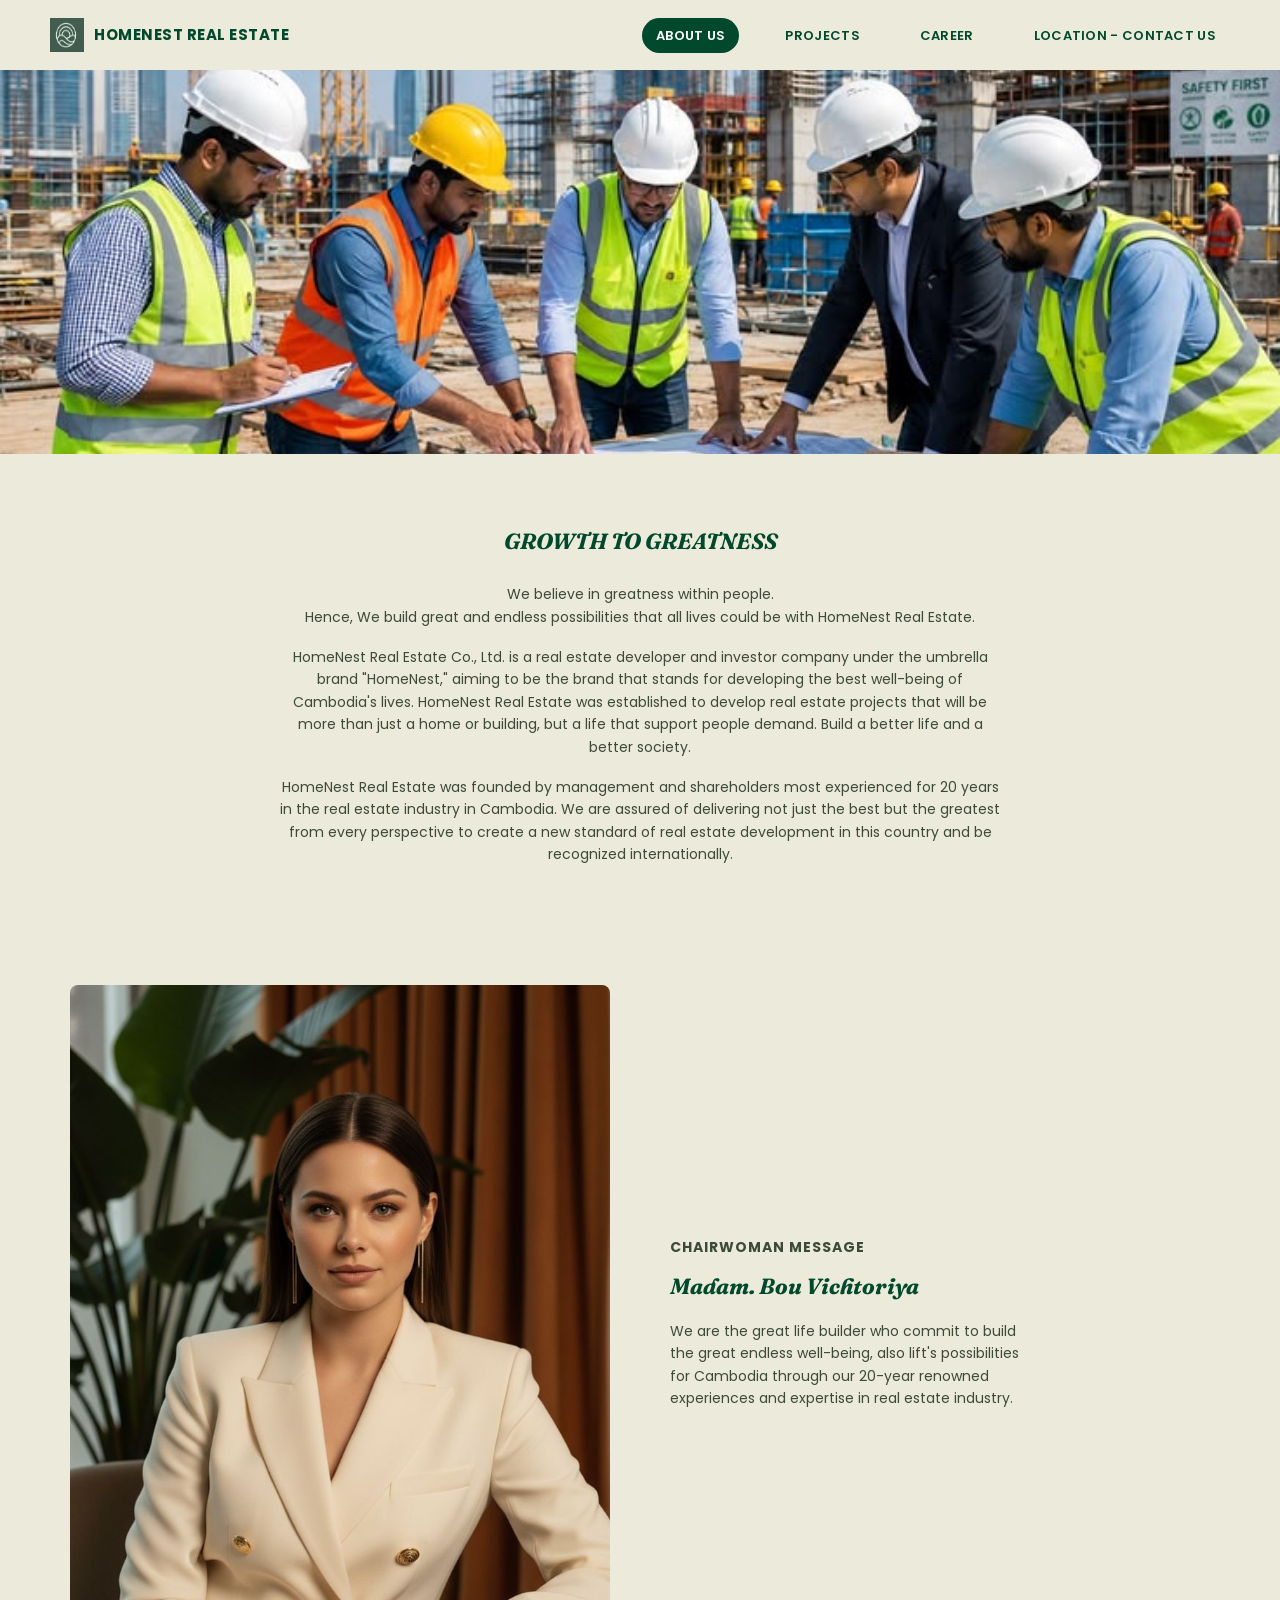
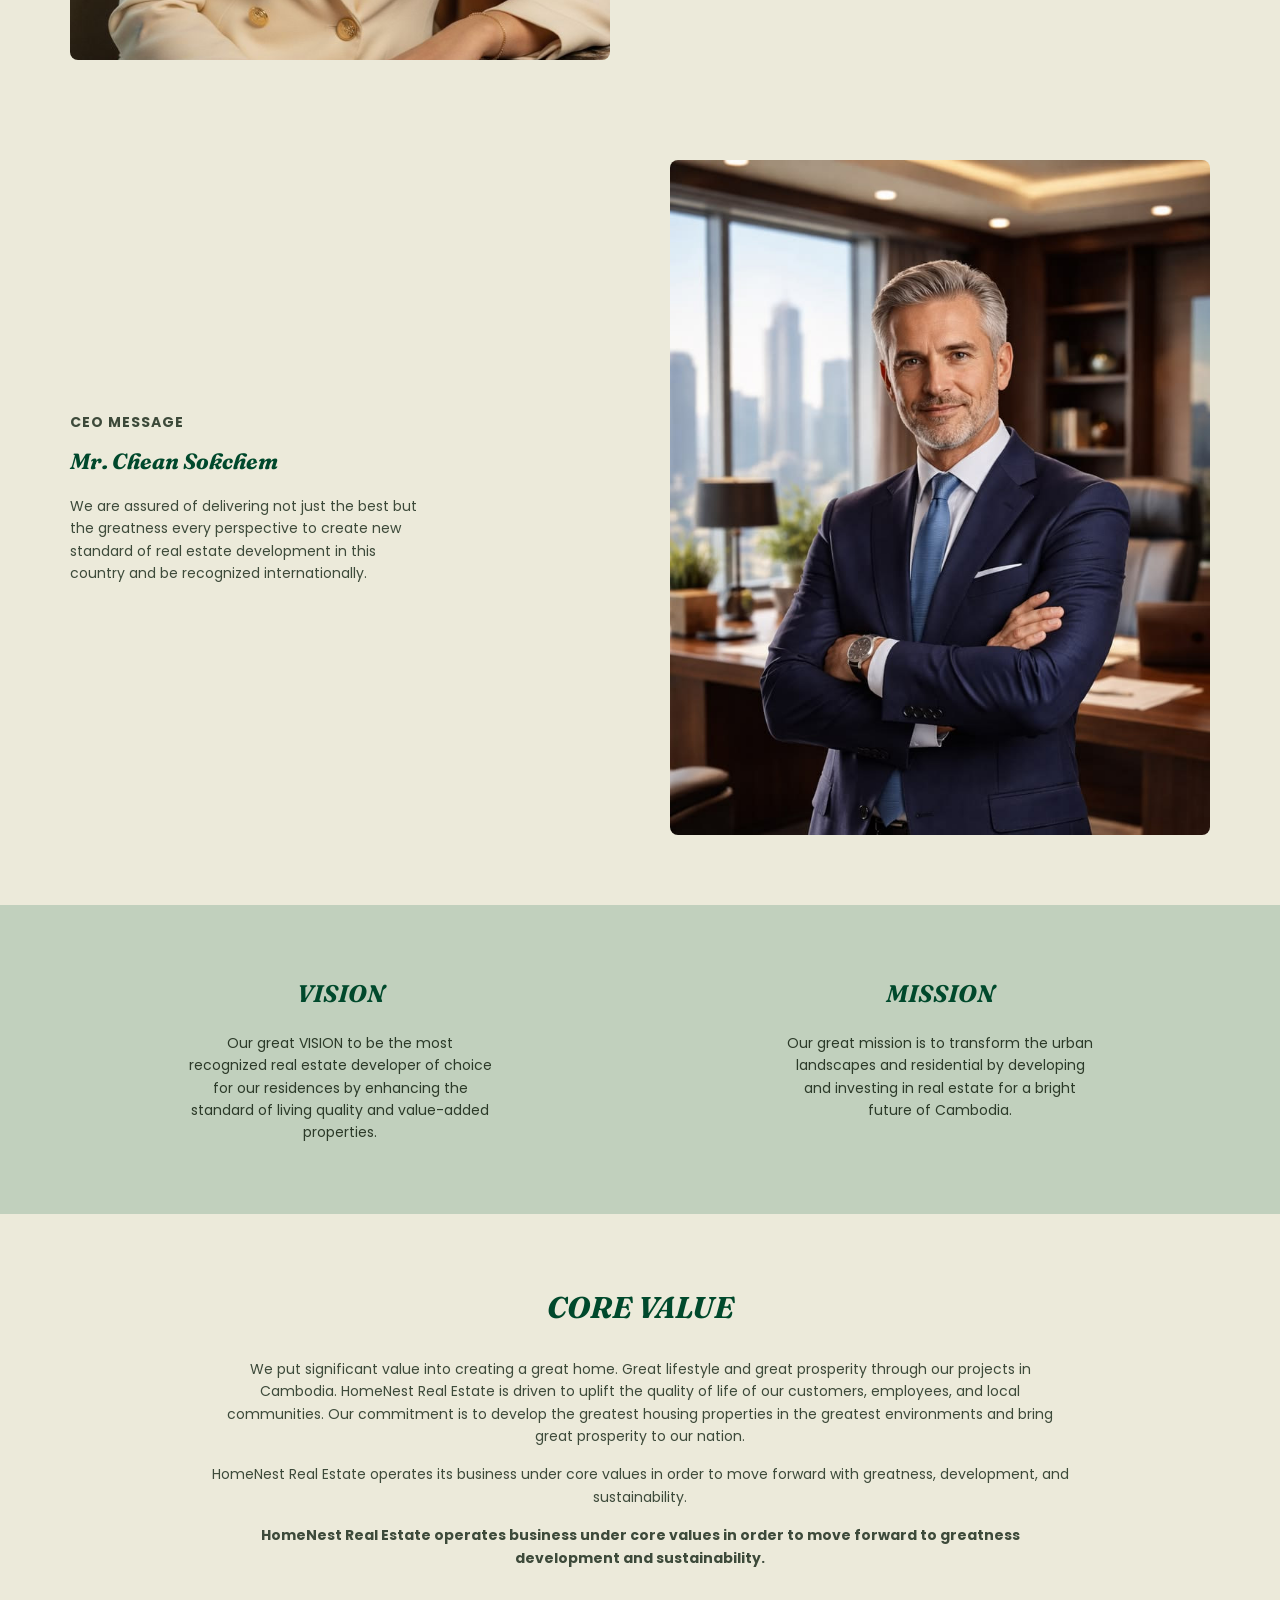
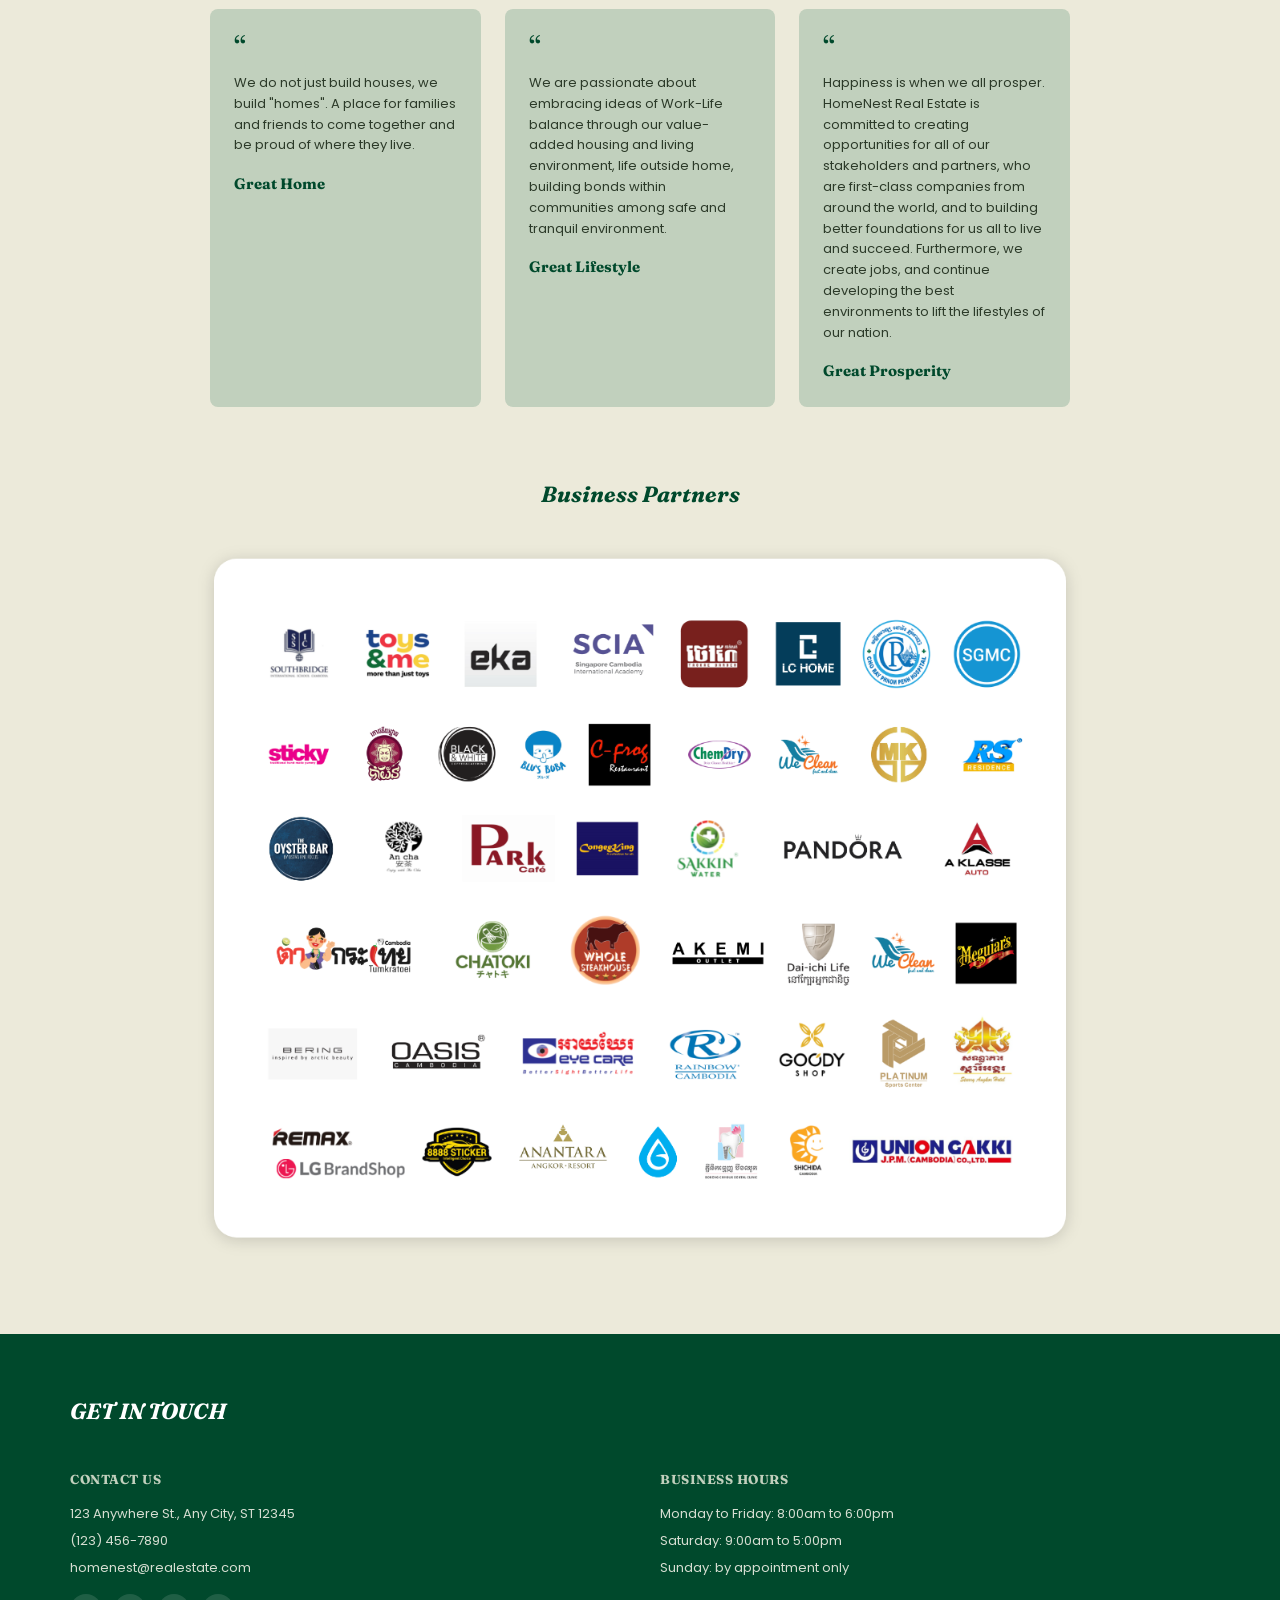
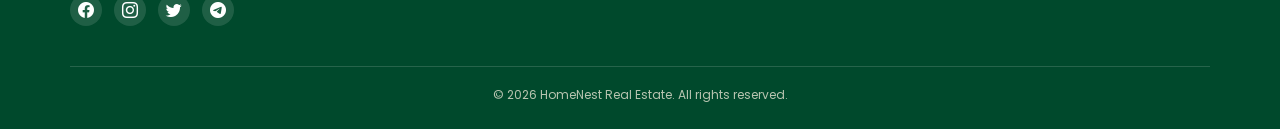
==== commit 1aa47289: "Describe your changes" ====
--- a/aboutus.html
+++ b/aboutus.html
@@ -10,7 +10,7 @@
 <!-- Bootstrap Icons -->
 <link rel="stylesheet" href="https://cdn.jsdelivr.net/npm/bootstrap-icons@1.11.3/font/bootstrap-icons.css">
 
-<!-- Same stylesheet as every other page -->
+
 <link rel="stylesheet" href="css/style.css">
 </head>
 <body>
@@ -51,7 +51,7 @@
   <h2>GROWTH TO GREATNESS</h2>
   <p>
     We believe in greatness within people.<br>
-    Hence, We build great and endless possibilities that all lives could be with Homenest Real Estate.
+    Hence, We build great and endless possibilities that all lives could be with HomeNest Real Estate.
   </p>
   <p>
     HomeNest Real Estate Co., Ltd. is a real estate developer and investor company under
@@ -186,12 +186,12 @@
 </section>
 
 <!-- ============================================================
-     BUSINESS PARTNERS — white rounded container, centered logos========================================== -->
+     BUSINESS PARTNERS
+     ============================================================ -->
 <section class="partners-section container">
-
-    <div class="partners-logo-grid">
-      <img src="image/partner.png" alt="Business partner logos">
-    </div>
+  <h2 class="partners-title">Business Partners</h2>
+  <div class="partners-box">
+    <img src="image/partner.png" alt="Our business partners">
   </div>
 </section>
 
@@ -211,8 +211,8 @@
           <a href="#" aria-label="Facebook"><i class="bi bi-facebook"></i></a>
           <a href="#" aria-label="Instagram"><i class="bi bi-instagram"></i></a>
           <a href="#" aria-label="Twitter"><i class="bi bi-twitter"></i></a>
-          
-          <a href="https://t.me/your_telegram_meiineaang" target="_blank" rel="noopener noreferrer" aria-label="Telegram"><i class="bi bi-telegram"></i></a>
+
+          <a href="https://t.me/meiineaang" target="_blank" rel="noopener noreferrer" aria-label="Telegram"><i class="bi bi-telegram"></i></a>
         </div>
       </div>
       <div>
--- a/css/style.css
+++ b/css/style.css
@@ -1,5 +1,5 @@
 /* =========================================================
-   HOMENEST REAL ESTATE - HOMEPAGE STYLES
+   HOMENEST REAL ESTATE 
    ========================================================= */
 
 :root{
@@ -98,7 +98,7 @@
 }
 
 /* ---------------------------------------------------------
-   HERO
+   HERO 
    --------------------------------------------------------- */
 .hero{
   position: relative;
@@ -113,7 +113,7 @@
 }
 
 /* ---------------------------------------------------------
-   GROWTH TO GREATEST (intro section)
+   GROWTH TO GREATEST 
    --------------------------------------------------------- */
 .intro-section{
   padding: 70px 0;
@@ -206,7 +206,7 @@
   border-radius: 6px;
 }
 
-/* reusable "View More"  */
+/* reusable "View More" */
 .link-arrow{
   display: inline-block;
   color: var(--forest);
@@ -310,8 +310,10 @@
 }
 .team-card img{
   width: 100%;
-  height: 400px;
+  aspect-ratio: 2 / 3;
+  height: auto;
   object-fit: cover;
+  object-position: top center;
   border-radius: 4px;
   margin-bottom: 12px;
 }
@@ -432,7 +434,7 @@
   cursor: pointer;
   transition: background-color .2s ease, color .2s ease;
 }
-/* turns green when hovered  */
+/* turns green when hovered */
 .promo-btn:hover,
 .promo-btn:active{
   background-color: var(--forest);
@@ -880,7 +882,8 @@
 }
 
 /* ---------------------------------------------------------
-   GROWTH TO GREATNESS 
+   GROWTH TO GREATNESS — centered intro (different from the
+   homepage's 2-column .intro-section)
    --------------------------------------------------------- */
 .about-intro{
   text-align: center;
@@ -916,8 +919,10 @@
 }
 .chairwoman-image img{
   width: 100%;
-  height: 800px;
+  aspect-ratio: 4 / 5;
+  height: auto;
   object-fit: cover;
+  object-position: top center;
   border-radius: 8px;
 }
 .message-label{
@@ -954,13 +959,15 @@
 }
 .ceo-image img{
   width: 100%;
-  height: 800px;
+  aspect-ratio: 4 / 5;
+  height: auto;
   object-fit: cover;
+  object-position: top center;
   border-radius: 8px;
 }
 
 /* ---------------------------------------------------------
-   VISION & MISSION 
+   VISION & MISSION
    --------------------------------------------------------- */
 .vision-mission{
   background-color: var(--sage);
@@ -1042,23 +1049,19 @@
    BUSINESS PARTNERS
    --------------------------------------------------------- */
 .partners-section{
-  padding: 20px 0 70px;
-}
-.partners-white-box{
-  background-color: #ffffff;
-  border-radius: 16px;
-  padding: 40px;
-  box-shadow: 0 4px 20px rgba(0,0,0,.05);
-}
-.partners-logo-grid{
-  display: flex;
-  flex-wrap: wrap;
-  justify-content: center;
-  align-items: center;
-  gap: 24px;
-}
-.partners-logo-grid img{
-  width: 75%;
+  padding-bottom: 70px;
+  text-align: center;
+}
+.partners-title{
+  font-size: 22px;
+  font-style: italic;
+  font-weight: 700;
+  margin-bottom: 24px;
+}
+.partners-box img{
+  width: 100%;
+  max-width: 900px;
+  margin: 0 auto;
 }
 
 /* ---------------------------------------------------------
@@ -1071,9 +1074,6 @@
   }
   .ceo-section{
     flex-direction: column-reverse;
-  }
-  .chairwoman-image img, .ceo-image img{
-    height: 340px;
   }
   .vision-mission-grid{
     grid-template-columns: 1fr;
@@ -1101,6 +1101,9 @@
    PROJECTS PAGE
    ========================================================= */
 
+/* ---------------------------------------------------------
+   OUR PROJECT 
+   --------------------------------------------------------- */
 .our-project{
   text-align: center;
   max-width: 760px;
